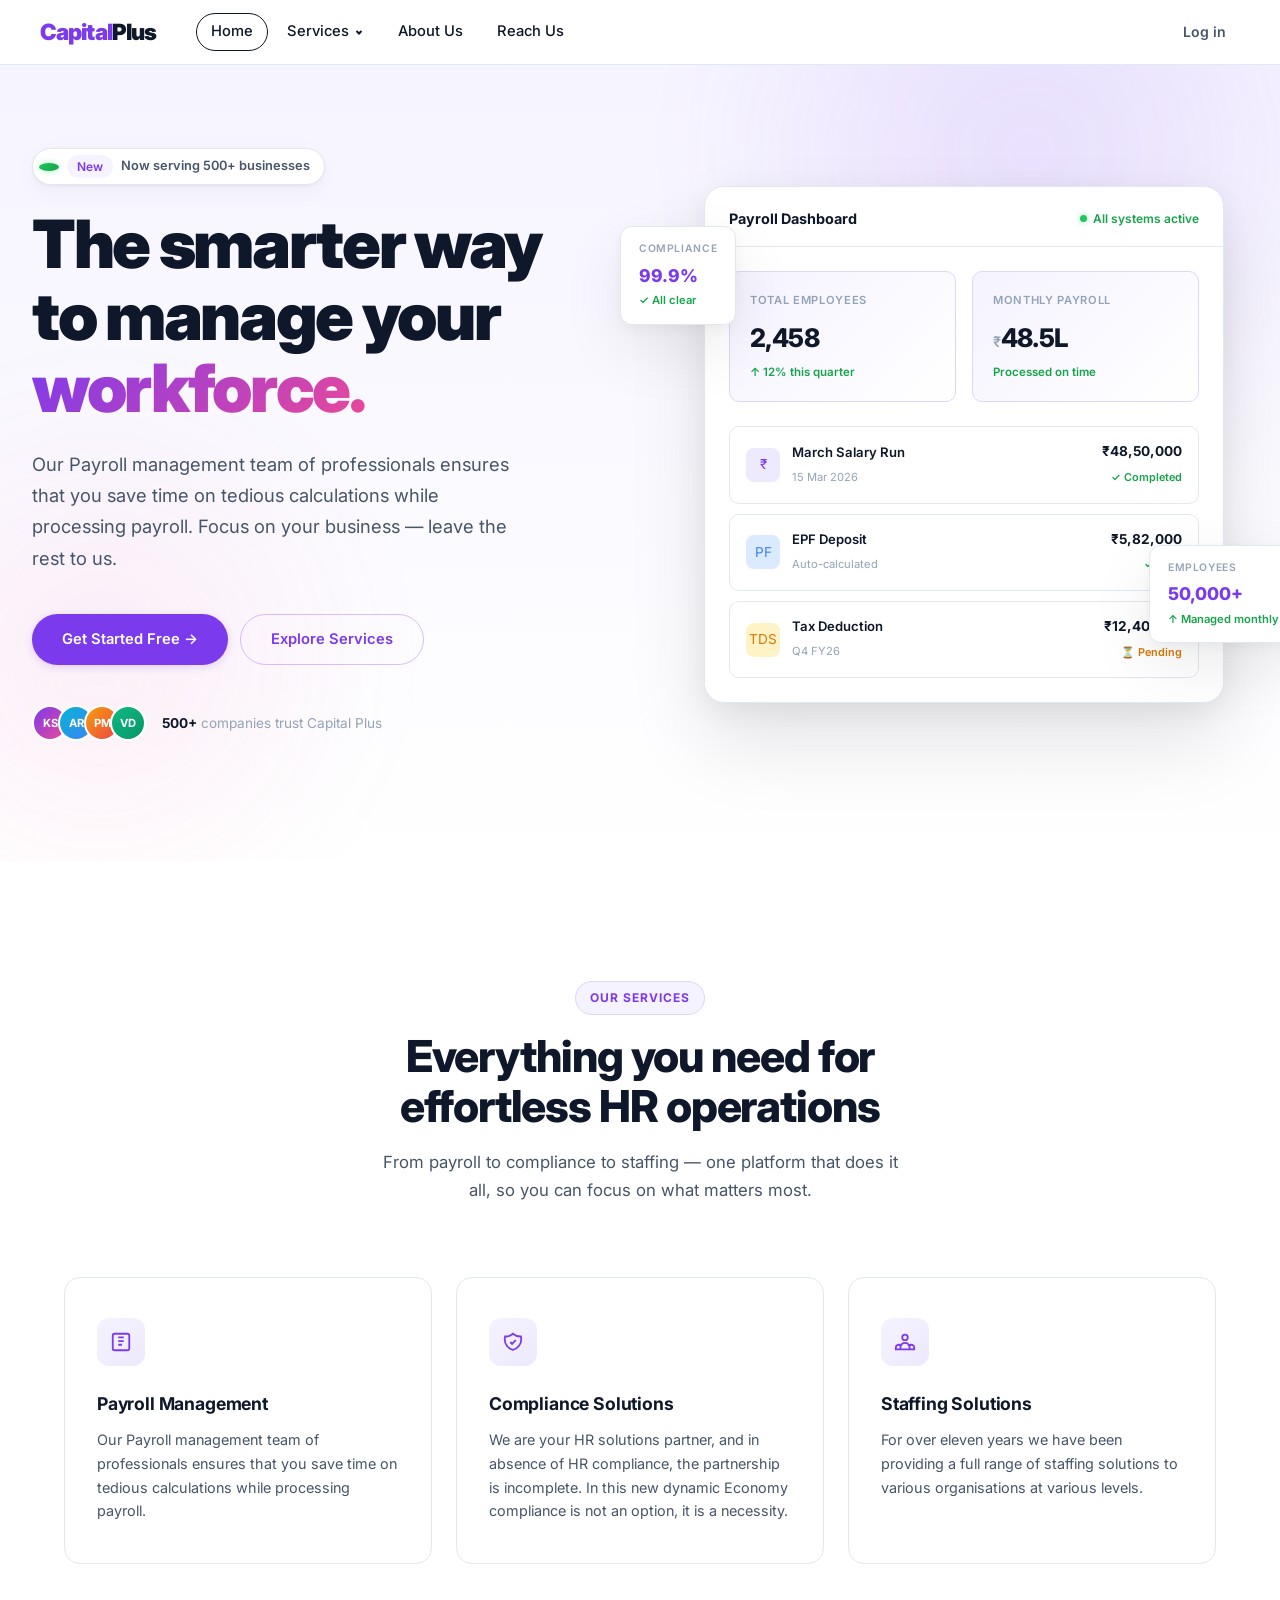
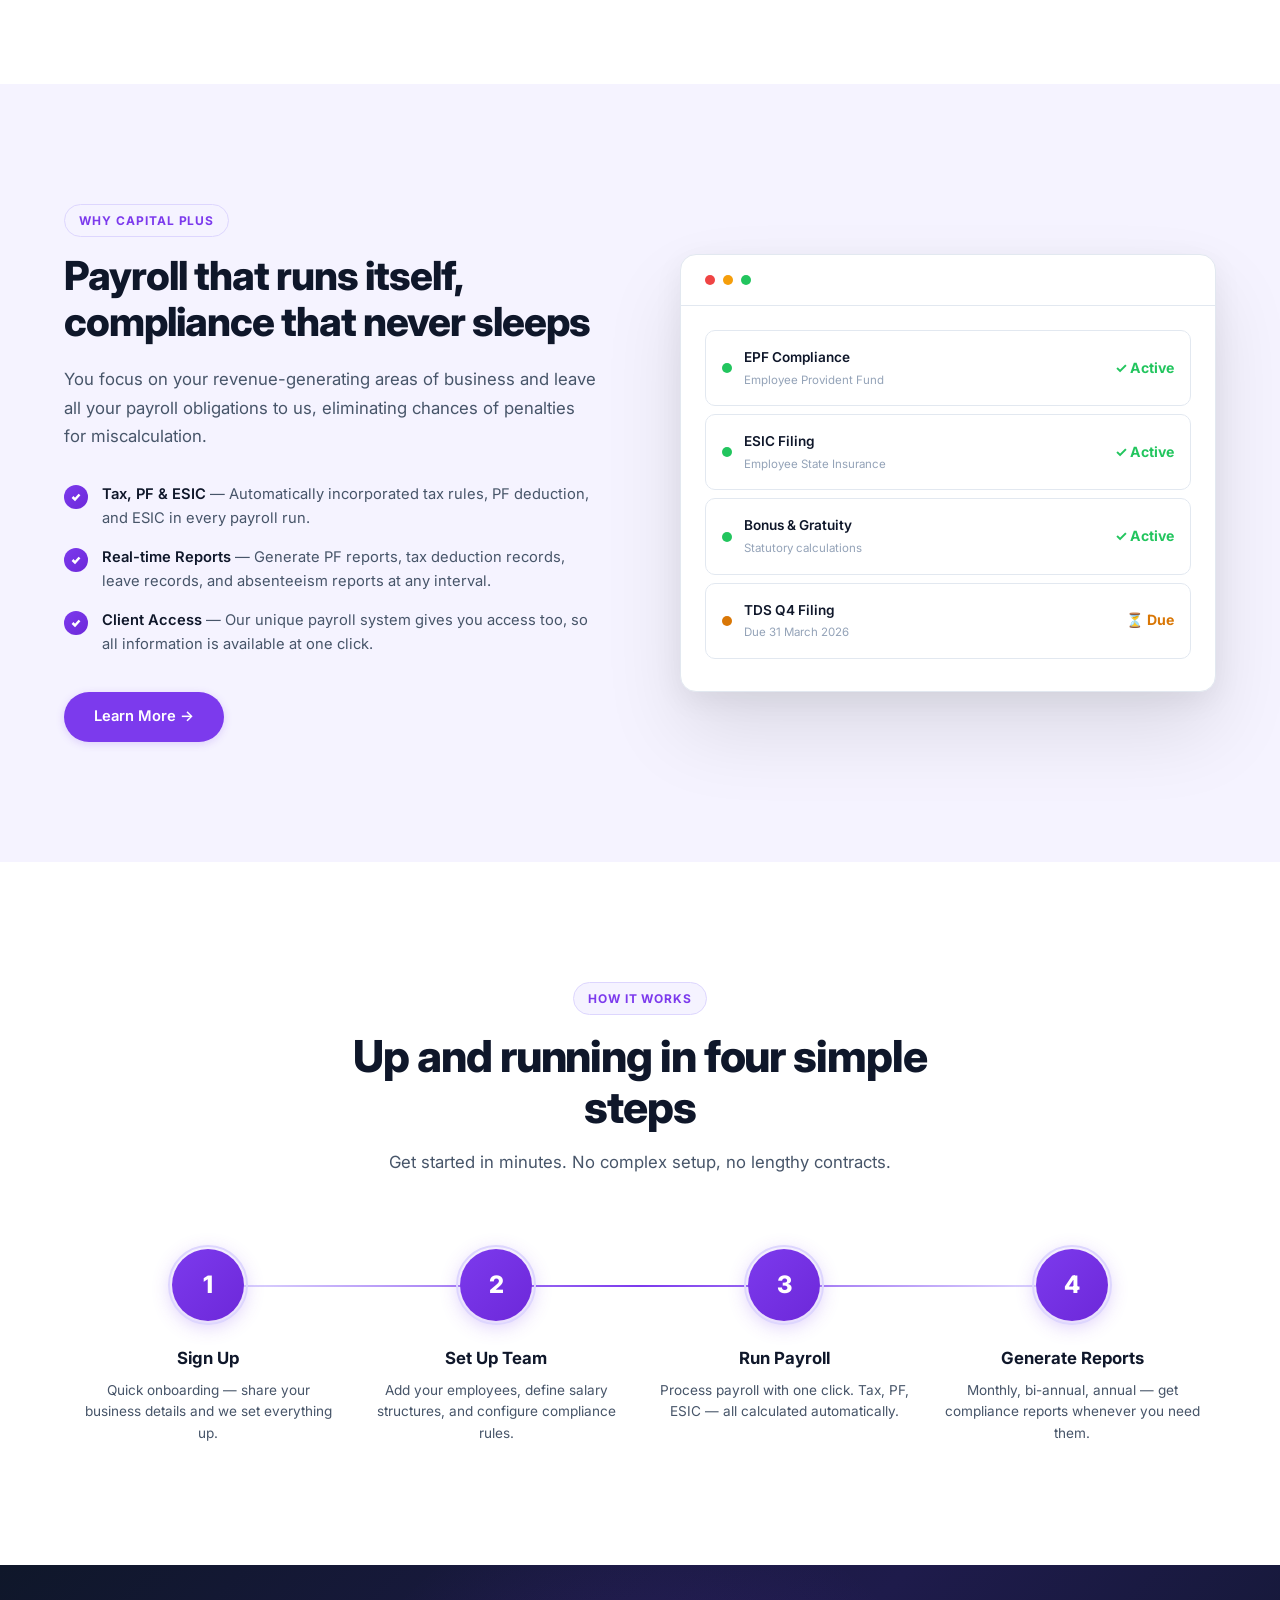
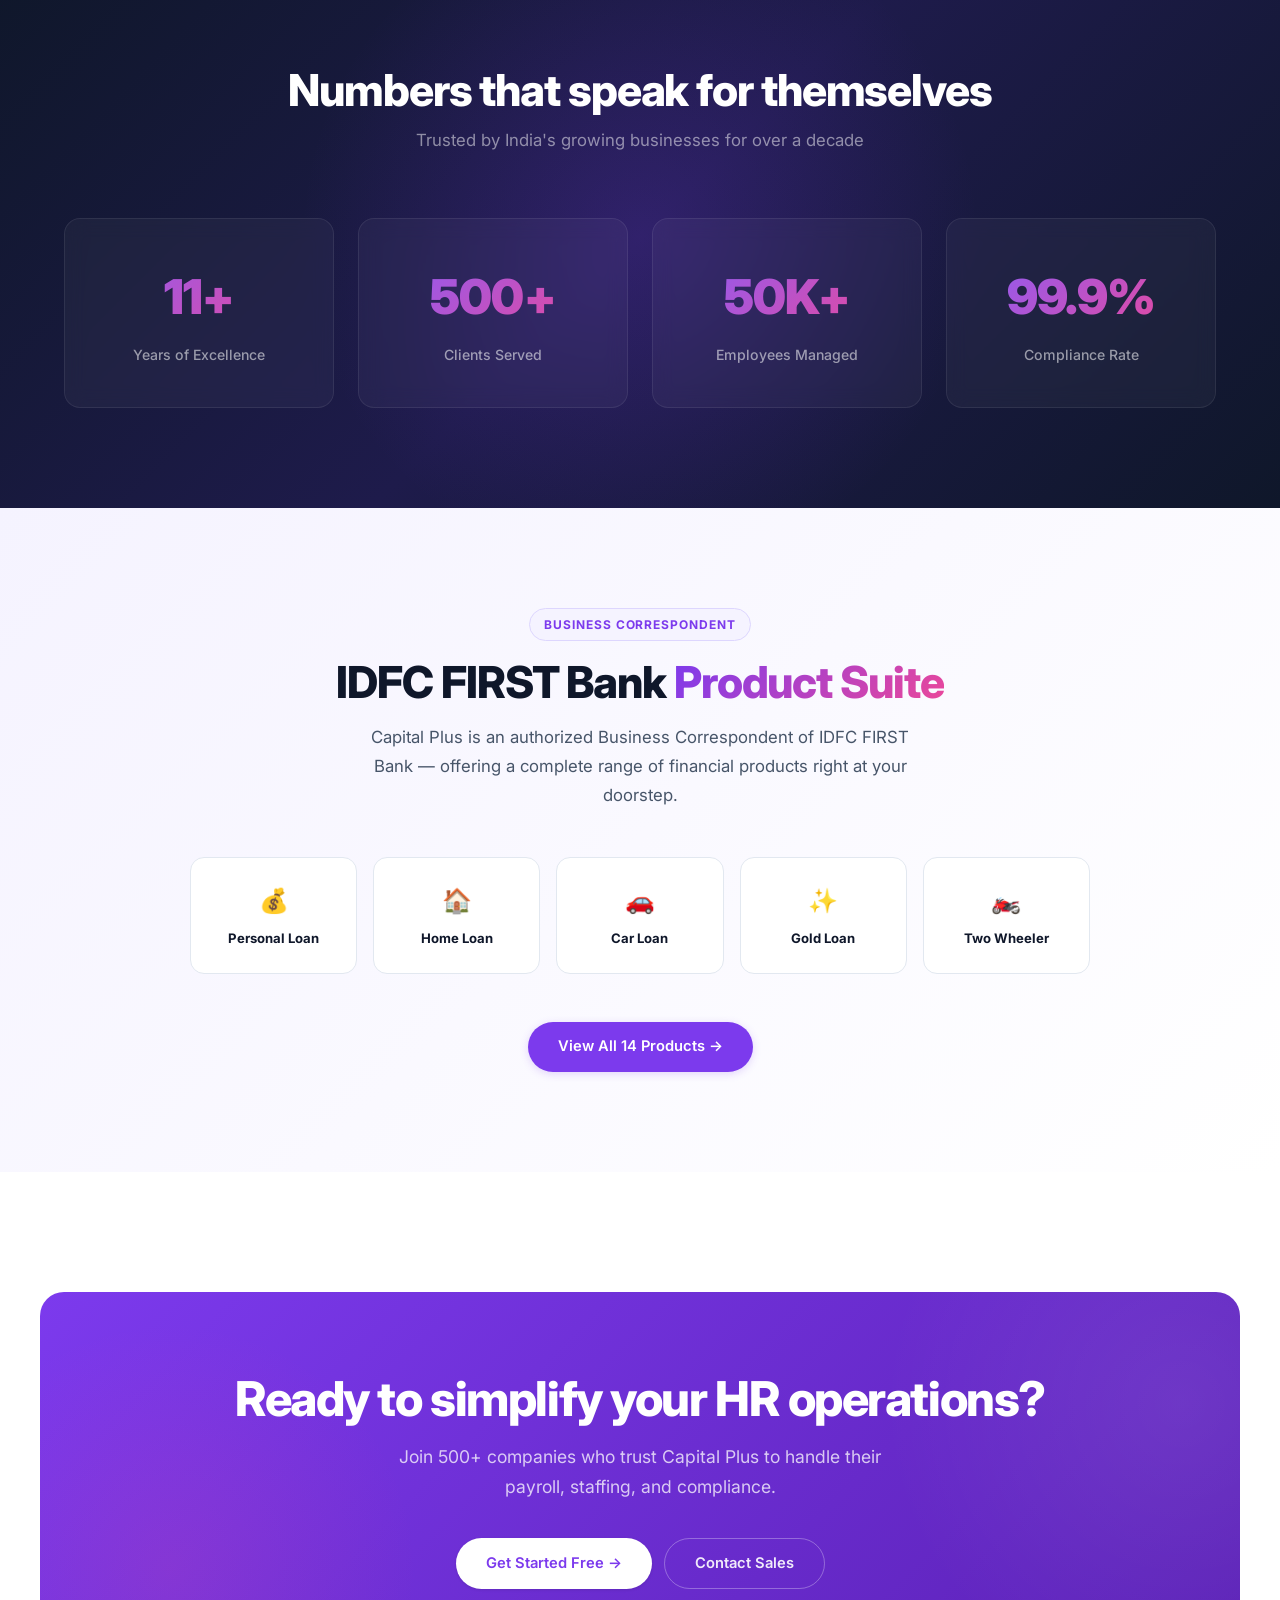
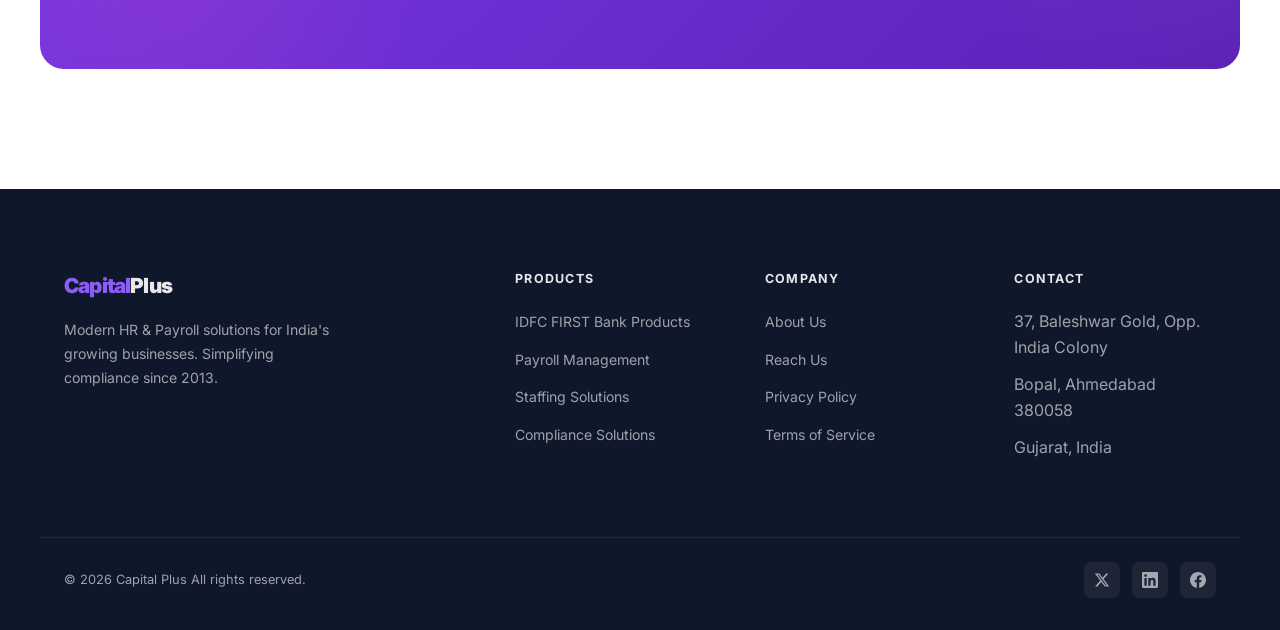
==== website-redesign/index.html @ 7e9e5485 "upgrade contact us" ====
<!DOCTYPE html>
<html lang="en">
<head>
<meta charset="UTF-8">
<meta name="viewport" content="width=device-width, initial-scale=1.0">
<title>Capital Plus — Modern HR & Payroll Platform</title>
<link rel="preconnect" href="https://fonts.googleapis.com">
<link rel="preconnect" href="https://fonts.gstatic.com" crossorigin>
<link href="https://fonts.googleapis.com/css2?family=Inter:wght@400;500;600;700;800;900&display=swap" rel="stylesheet">
<style>
/* ═══════════════════════════════════════════════════
   CAPITAL PLUS — World-Class Homepage
   Inspired by Stripe · Novo · Wise
   ═══════════════════════════════════════════════════ */

*,*::before,*::after{margin:0;padding:0;box-sizing:border-box}
:root{
  --purple:   #7C3AED;
  --purple-d: #6D28D9;
  --purple-dd:#5B21B6;
  --purple-l: #8B5CF6;
  --purple-ll:#A78BFA;
  --purple-bg:#F5F3FF;
  --purple-100:#EDE9FE;
  --purple-200:#DDD6FE;
  --text:     #0F172A;
  --text-2:   #475569;
  --text-3:   #94A3B8;
  --border:   #E2E8F0;
  --white:    #FFFFFF;
  --glow:     rgba(124,58,237,.35);
  --radius:   16px;
  --radius-s: 10px;
  --shadow:   0 1px 3px rgba(0,0,0,.06), 0 8px 24px rgba(0,0,0,.04);
  --shadow-l: 0 4px 12px rgba(0,0,0,.04), 0 24px 64px rgba(0,0,0,.08);
  --shadow-xl:0 8px 30px rgba(0,0,0,.06), 0 40px 80px rgba(0,0,0,.1);
  --ease:     cubic-bezier(.4,0,.2,1);
  --max-w:    1200px;
}
html{scroll-behavior:smooth;font-size:16px}
body{font-family:'Inter',system-ui,-apple-system,sans-serif;color:var(--text);background:var(--white);line-height:1.6;-webkit-font-smoothing:antialiased;overflow-x:hidden}
a{text-decoration:none;color:inherit}
ul{list-style:none}
img{max-width:100%;display:block}
.container{max-width:var(--max-w);margin:0 auto;padding:0 24px}

/* ── ANIMATED GRADIENT TEXT ── */
@keyframes gradient-shift{
  0%{background-position:0% 50%}
  50%{background-position:100% 50%}
  100%{background-position:0% 50%}
}
.gradient-text{
  background:linear-gradient(135deg,var(--purple),#EC4899,var(--purple-l),var(--purple));
  background-size:300% 300%;
  -webkit-background-clip:text;-webkit-text-fill-color:transparent;
  background-clip:text;
  animation:gradient-shift 6s ease infinite;
}

/* ── GLOW PULSE ── */
@keyframes glow-pulse{
  0%,100%{box-shadow:0 0 20px var(--glow)}
  50%{box-shadow:0 0 40px var(--glow),0 0 80px rgba(124,58,237,.15)}
}

/* ── FLOAT ── */
@keyframes float{
  0%,100%{transform:translateY(0)}
  50%{transform:translateY(-12px)}
}

/* ── FADE IN UP ── */
@keyframes fadeInUp{
  from{opacity:0;transform:translateY(30px)}
  to{opacity:1;transform:translateY(0)}
}
.animate{opacity:0;transform:translateY(30px);transition:opacity .7s var(--ease),transform .7s var(--ease)}
.animate.visible{opacity:1;transform:translateY(0)}

/* ═══ NAVBAR — Wise-style ═══ */
.nav{
  position:fixed;top:0;left:0;right:0;z-index:1000;
  background:var(--white);
  border-bottom:1px solid var(--border);
  transition:box-shadow .3s var(--ease);
}
.nav.scrolled{box-shadow:0 1px 12px rgba(0,0,0,.06)}
.nav-inner{
  max-width:1320px;width:100%;margin:0 auto;padding:0 40px;
  display:flex;align-items:center;height:64px;
}
.logo{font-size:1.4rem;font-weight:900;letter-spacing:-.04em;margin-right:40px;white-space:nowrap}
.logo .c{color:var(--purple)}.logo .p{color:var(--text)}

/* Nav Links — Wise style: normal case, pill on hover/active */
.nav-links{display:flex;align-items:center;gap:4px;height:100%;margin:0;padding:0}
.nav-links>li{height:100%;display:flex;align-items:center;position:relative}
.nav-links>li>a{
  display:flex;align-items:center;gap:5px;
  padding:6px 14px;height:auto;
  font-size:.92rem;font-weight:500;
  color:var(--text);transition:all .15s var(--ease);
  border-radius:100px;border:1.5px solid transparent;
}
.nav-links>li>a:hover{background:var(--purple-bg)}
.nav-links>li>a.active{border-color:var(--text);background:transparent}
.nav-links>li>a svg.chev{width:10px;height:10px;stroke:currentColor;fill:none;stroke-width:2;transition:transform .2s var(--ease)}
.nav-links>li:hover>a svg.chev{transform:rotate(180deg)}

/* Full-width Wise mega dropdown */
.mega-dd{
  position:fixed;top:64px;left:0;right:0;
  background:var(--white);
  border-bottom:1px solid var(--border);
  box-shadow:0 16px 48px rgba(0,0,0,.08);
  opacity:0;visibility:hidden;transform:translateY(-4px);
  transition:all .2s var(--ease);pointer-events:none;
}
.nav-links>li:hover>.mega-dd{opacity:1;visibility:visible;transform:translateY(0);pointer-events:auto}
.mega-inner{
  max-width:1100px;margin:0 auto;padding:40px;
  display:grid;grid-template-columns:280px 1fr;gap:48px;
}
/* Left: featured promo card */
.mega-promo{
  border-radius:14px;overflow:hidden;background:var(--purple-bg);
  display:flex;flex-direction:column;
}
.mega-promo-img{
  height:140px;background:linear-gradient(135deg,var(--purple),var(--purple-l));
  display:flex;align-items:center;justify-content:center;
  color:rgba(255,255,255,.9);font-size:2.5rem;
}
.mega-promo-body{padding:20px}
.mega-promo-body h3{font-size:1rem;font-weight:800;color:var(--text);margin-bottom:6px}
.mega-promo-body p{font-size:.82rem;color:var(--text-2);line-height:1.5;margin-bottom:14px}
.mega-promo-link{
  display:inline-flex;align-items:center;gap:4px;
  font-size:.85rem;font-weight:700;color:var(--purple);
  transition:gap .2s var(--ease);
}
.mega-promo-link:hover{gap:8px}

/* Right: columns */
.mega-cols{display:grid;grid-template-columns:1fr 1fr;gap:32px}
.mega-col-head{
  font-size:.72rem;font-weight:700;text-transform:uppercase;letter-spacing:.08em;
  color:var(--text-3);margin-bottom:16px;
}
.mega-link{
  display:flex;align-items:center;gap:10px;
  padding:8px 0;font-size:.92rem;font-weight:500;color:var(--text);
  transition:color .15s var(--ease);
}
.mega-link:hover{color:var(--purple)}
.mega-link .ml-dot{
  width:8px;height:8px;border-radius:50%;flex-shrink:0;
}

/* Right side */
.nav-right{display:flex;align-items:center;gap:8px;margin-left:auto}
.btn{
  display:inline-flex;align-items:center;justify-content:center;gap:8px;
  padding:9px 22px;border-radius:100px;font-weight:600;font-size:.88rem;
  cursor:pointer;border:none;transition:all .2s var(--ease);font-family:inherit;
}
.btn-ghost{color:var(--text-2);background:transparent;padding:9px 14px}
.btn-ghost:hover{color:var(--text)}
.btn-primary{
  color:var(--white);background:var(--purple);
  box-shadow:0 2px 8px rgba(124,58,237,.2);
}
.btn-primary:hover{background:var(--purple-d);box-shadow:0 4px 16px rgba(124,58,237,.3)}
.btn-lg{padding:13px 30px;font-size:.92rem;border-radius:100px}
.btn-outline{
  color:var(--purple);background:transparent;
  border:1.5px solid rgba(124,58,237,.3);border-radius:100px;
}
.btn-outline:hover{background:var(--purple-bg);border-color:var(--purple)}
.btn-white{
  color:var(--purple);background:var(--white);border-radius:100px;
  box-shadow:0 1px 3px rgba(0,0,0,.1);
}
.btn-white:hover{box-shadow:0 4px 16px rgba(0,0,0,.12)}

/* Hamburger */
.hamburger{display:none;flex-direction:column;gap:5px;background:none;border:none;cursor:pointer;padding:6px;margin-left:auto}
.hamburger span{display:block;width:20px;height:2px;background:var(--text);border-radius:2px;transition:.3s var(--ease)}

/* ═══ HERO ═══ */
.hero{
  position:relative;padding:148px 0 120px;overflow:hidden;
  background:linear-gradient(180deg,var(--purple-bg) 0%,var(--white) 100%);
}
/* Gradient mesh blobs */
.hero::before{
  content:'';position:absolute;top:-200px;right:-100px;
  width:700px;height:700px;border-radius:50%;
  background:radial-gradient(circle,rgba(124,58,237,.12) 0%,transparent 70%);
  filter:blur(40px);pointer-events:none;
}
.hero::after{
  content:'';position:absolute;bottom:-100px;left:-200px;
  width:600px;height:600px;border-radius:50%;
  background:radial-gradient(circle,rgba(236,72,153,.08) 0%,transparent 70%);
  filter:blur(40px);pointer-events:none;
}
.hero-inner{
  position:relative;z-index:1;
  max-width:1320px;margin:0 auto;padding:0 32px;
  display:grid;grid-template-columns:1fr 1fr;gap:80px;align-items:center;
}
.hero-content{max-width:560px}
.hero-badge{
  display:inline-flex;align-items:center;gap:8px;
  padding:6px 14px 6px 6px;border-radius:100px;
  background:var(--white);border:1px solid var(--border);
  font-size:.8rem;font-weight:600;color:var(--text-2);
  margin-bottom:24px;box-shadow:var(--shadow);
}
.hero-badge .dot{
  width:8px;height:8px;border-radius:50%;
  background:linear-gradient(135deg,#22C55E,#16A34A);
  box-shadow:0 0 6px rgba(34,197,94,.4);
}
.hero-badge span{background:var(--purple-bg);padding:2px 10px;border-radius:100px;color:var(--purple);font-size:.75rem}
.hero h1{
  font-size:clamp(2.75rem,5.2vw,4.25rem);font-weight:900;
  line-height:1.08;letter-spacing:-.035em;margin-bottom:24px;
  color:var(--text);
}
.hero-sub{
  font-size:1.15rem;color:var(--text-2);line-height:1.7;
  max-width:480px;margin-bottom:40px;
}
.hero-actions{display:flex;gap:12px;flex-wrap:wrap;margin-bottom:40px}
.hero-social-proof{display:flex;align-items:center;gap:16px}
.avatar-stack{display:flex}
.avatar-stack .av{
  width:36px;height:36px;border-radius:50%;
  border:2.5px solid var(--white);margin-left:-10px;
  display:flex;align-items:center;justify-content:center;
  font-size:.7rem;font-weight:700;color:var(--white);
}
.avatar-stack .av:first-child{margin-left:0}
.hero-social-proof p{font-size:.85rem;color:var(--text-3)}
.hero-social-proof strong{color:var(--text);font-weight:700}

/* Hero Visual — Floating Dashboard */
.hero-visual{position:relative;display:flex;justify-content:center}
.dashboard{
  position:relative;width:100%;max-width:520px;
  background:var(--white);border-radius:20px;
  border:1px solid var(--border);
  box-shadow:var(--shadow-xl);
  overflow:hidden;
  animation:float 6s ease-in-out infinite;
}
.dash-header{
  padding:20px 24px 16px;border-bottom:1px solid var(--border);
  display:flex;align-items:center;justify-content:space-between;
}
.dash-header h3{font-size:.9rem;font-weight:700;color:var(--text)}
.dash-status{
  display:flex;align-items:center;gap:6px;font-size:.75rem;
  color:#16A34A;font-weight:600;
}
.dash-status::before{content:'';width:7px;height:7px;border-radius:50%;background:#22C55E;box-shadow:0 0 6px rgba(34,197,94,.5)}
.dash-body{padding:24px}
.dash-stats{display:grid;grid-template-columns:1fr 1fr;gap:16px;margin-bottom:24px}
.dash-stat{
  padding:20px;border-radius:var(--radius-s);
  background:linear-gradient(135deg,var(--purple-bg),var(--white));
  border:1px solid var(--purple-200);
}
.dash-stat label{font-size:.7rem;font-weight:600;text-transform:uppercase;letter-spacing:.06em;color:var(--text-3);display:block;margin-bottom:8px}
.dash-stat .val{font-size:1.6rem;font-weight:800;color:var(--text);letter-spacing:-.02em}
.dash-stat .val .currency{font-size:.9rem;color:var(--text-3);font-weight:600}
.dash-stat .change{font-size:.72rem;color:#16A34A;font-weight:600;margin-top:4px;display:block}
.dash-rows{display:flex;flex-direction:column;gap:10px}
.dash-row{
  display:flex;align-items:center;justify-content:space-between;
  padding:14px 16px;border-radius:var(--radius-s);
  background:var(--white);border:1px solid var(--border);
  transition:all .2s var(--ease);
}
.dash-row:hover{border-color:var(--purple-200);box-shadow:0 2px 8px rgba(124,58,237,.06)}
.dash-row-left{display:flex;align-items:center;gap:12px}
.dash-row-icon{
  width:34px;height:34px;border-radius:8px;
  display:flex;align-items:center;justify-content:center;font-size:.85rem;
}
.dash-row-info p{font-size:.82rem;font-weight:600;color:var(--text)}
.dash-row-info span{font-size:.7rem;color:var(--text-3)}
.dash-row-amount{text-align:right}
.dash-row-amount p{font-size:.85rem;font-weight:700;color:var(--text)}
.dash-row-amount span{font-size:.68rem;font-weight:600}

/* Floating cards around dashboard */
.float-card{
  position:absolute;padding:14px 18px;border-radius:12px;
  background:var(--white);border:1px solid var(--border);
  box-shadow:var(--shadow-l);z-index:2;
  animation:float 5s ease-in-out infinite;
}
.float-card.fc1{top:40px;left:-60px;animation-delay:-.5s}
.float-card.fc2{bottom:60px;right:-50px;animation-delay:-2s}
.float-card .fc-label{font-size:.65rem;text-transform:uppercase;letter-spacing:.06em;color:var(--text-3);font-weight:600;margin-bottom:4px}
.float-card .fc-val{font-size:1.1rem;font-weight:800;color:var(--purple)}
.float-card .fc-sub{font-size:.7rem;color:#16A34A;font-weight:600;margin-top:2px}


/* ═══ FEATURES SECTION ═══ */
.features{padding:120px 0;background:var(--white)}
.section-header{text-align:center;max-width:640px;margin:0 auto 72px}
.section-label{
  display:inline-flex;align-items:center;gap:6px;
  padding:6px 14px;border-radius:100px;
  background:var(--purple-bg);border:1px solid var(--purple-200);
  font-size:.75rem;font-weight:700;text-transform:uppercase;
  letter-spacing:.08em;color:var(--purple);margin-bottom:16px;
}
.section-header h2{
  font-size:clamp(2rem,3.5vw,2.75rem);font-weight:800;
  line-height:1.15;letter-spacing:-.025em;margin-bottom:16px;
}
.section-header p{font-size:1.05rem;color:var(--text-2);line-height:1.7;max-width:520px;margin:0 auto}

.features-grid{
  display:grid;grid-template-columns:repeat(3,1fr);gap:24px;
}
.feature-card{
  position:relative;padding:40px 32px;border-radius:var(--radius);
  background:var(--white);border:1px solid var(--border);
  transition:all .35s var(--ease);overflow:hidden;
}
.feature-card::before{
  content:'';position:absolute;top:0;left:0;right:0;height:3px;
  background:linear-gradient(90deg,var(--purple),var(--purple-l));
  transform:scaleX(0);transform-origin:left;transition:transform .35s var(--ease);
}
.feature-card:hover{
  border-color:var(--purple-200);
  box-shadow:0 8px 30px rgba(124,58,237,.08),0 2px 8px rgba(0,0,0,.04);
  transform:translateY(-4px);
}
.feature-card:hover::before{transform:scaleX(1)}
.f-icon{
  width:48px;height:48px;border-radius:12px;
  background:linear-gradient(135deg,var(--purple-bg),var(--purple-100));
  display:flex;align-items:center;justify-content:center;margin-bottom:24px;
}
.f-icon svg{width:22px;height:22px;color:var(--purple)}
.feature-card h3{font-size:1.1rem;font-weight:700;margin-bottom:10px;letter-spacing:-.01em}
.feature-card p{font-size:.9rem;color:var(--text-2);line-height:1.65}

/* ═══ SHOWCASE (Stripe-style split) ═══ */
.showcase{padding:120px 0;background:var(--purple-bg)}
.showcase-inner{
  max-width:var(--max-w);margin:0 auto;padding:0 24px;
  display:grid;grid-template-columns:1fr 1fr;gap:80px;align-items:center;
}
.showcase-text .section-label{margin-bottom:16px}
.showcase-text h2{
  font-size:clamp(2rem,3.5vw,2.5rem);font-weight:800;
  line-height:1.15;letter-spacing:-.025em;margin-bottom:20px;
}
.showcase-text>p{font-size:1.05rem;color:var(--text-2);line-height:1.7;margin-bottom:32px}
.check-list{display:flex;flex-direction:column;gap:16px;margin-bottom:36px}
.check-item{display:flex;gap:14px;align-items:flex-start}
.check-icon{
  width:24px;height:24px;border-radius:50%;flex-shrink:0;margin-top:2px;
  background:linear-gradient(135deg,var(--purple),var(--purple-d));
  display:flex;align-items:center;justify-content:center;
}
.check-icon svg{width:12px;height:12px;color:var(--white)}
.check-item p{font-size:.92rem;color:var(--text-2);line-height:1.6}
.check-item strong{color:var(--text);font-weight:600}

.showcase-visual{position:relative}
.showcase-card{
  background:var(--white);border-radius:var(--radius);
  border:1px solid var(--border);box-shadow:var(--shadow-xl);
  overflow:hidden;
}
.sc-header{
  padding:20px 24px;border-bottom:1px solid var(--border);
  display:flex;align-items:center;gap:8px;
}
.sc-dot{width:10px;height:10px;border-radius:50%}
.sc-body{padding:24px}
.sc-row{
  display:flex;align-items:center;justify-content:space-between;
  padding:16px;border-radius:10px;margin-bottom:8px;
  border:1px solid var(--border);transition:all .2s;
}
.sc-row:hover{background:var(--purple-bg);border-color:var(--purple-200)}
.sc-row-left{display:flex;align-items:center;gap:12px}
.sc-row-dot{width:10px;height:10px;border-radius:50%}
.sc-row-text{font-size:.85rem;font-weight:600;color:var(--text)}
.sc-row-text span{display:block;font-size:.72rem;color:var(--text-3);font-weight:400;margin-top:2px}
.sc-row-right{font-size:.88rem;font-weight:700;color:var(--text)}

/* ═══ PROCESS / HOW IT WORKS (Wise-style) ═══ */
.process{padding:120px 0;background:var(--white)}
.process-steps{
  display:grid;grid-template-columns:repeat(4,1fr);gap:0;
  position:relative;
}
.process-steps::before{
  content:'';position:absolute;top:36px;left:calc(12.5% + 24px);right:calc(12.5% + 24px);
  height:2px;background:linear-gradient(90deg,var(--purple-200),var(--purple),var(--purple-200));
  z-index:0;
}
.process-step{text-align:center;position:relative;z-index:1;padding:0 16px}
.step-num{
  width:72px;height:72px;border-radius:50%;margin:0 auto 24px;
  background:linear-gradient(135deg,var(--purple),var(--purple-d));
  display:flex;align-items:center;justify-content:center;
  font-size:1.5rem;font-weight:800;color:var(--white);
  box-shadow:0 4px 20px rgba(124,58,237,.3);
  position:relative;
}
.step-num::after{
  content:'';position:absolute;inset:-4px;border-radius:50%;
  border:2px solid var(--purple-200);
}
.process-step h3{font-size:1.05rem;font-weight:700;margin-bottom:8px}
.process-step p{font-size:.85rem;color:var(--text-2);line-height:1.6}

/* ═══ STATS (Dark section — Stripe-style) ═══ */
.stats{
  padding:100px 0;position:relative;overflow:hidden;
  background:linear-gradient(135deg,#0F172A 0%,#1E1B4B 50%,#0F172A 100%);
}
.stats::before{
  content:'';position:absolute;top:50%;left:50%;
  width:800px;height:800px;border-radius:50%;
  background:radial-gradient(circle,rgba(124,58,237,.2) 0%,transparent 60%);
  transform:translate(-50%,-50%);pointer-events:none;
}
.stats-inner{
  position:relative;z-index:1;
  max-width:var(--max-w);margin:0 auto;padding:0 24px;
}
.stats-header{text-align:center;margin-bottom:64px}
.stats-header h2{font-size:clamp(2rem,3.5vw,2.75rem);font-weight:800;color:var(--white);line-height:1.15;letter-spacing:-.025em}
.stats-header p{font-size:1.05rem;color:rgba(255,255,255,.5);margin-top:12px}
.stats-grid{display:grid;grid-template-columns:repeat(4,1fr);gap:24px}
.stat-card{
  text-align:center;padding:40px 24px;border-radius:var(--radius);
  background:rgba(255,255,255,.04);
  border:1px solid rgba(255,255,255,.08);
  backdrop-filter:blur(10px);
  transition:all .35s var(--ease);
}
.stat-card:hover{
  background:rgba(255,255,255,.08);
  border-color:rgba(124,58,237,.4);
  transform:translateY(-4px);
}
.stat-card .number{
  font-size:clamp(2.2rem,4vw,3rem);font-weight:900;
  background:linear-gradient(135deg,var(--purple-l),#EC4899);
  -webkit-background-clip:text;-webkit-text-fill-color:transparent;
  background-clip:text;letter-spacing:-.02em;margin-bottom:8px;
}
.stat-card p{font-size:.88rem;color:rgba(255,255,255,.55);font-weight:500}

/* ═══ CTA SECTION ═══ */
.cta{padding:120px 0}
.cta-card{
  max-width:var(--max-w);margin:0 auto;padding:80px 60px;
  border-radius:24px;position:relative;overflow:hidden;
  background:linear-gradient(135deg,var(--purple),var(--purple-dd));
  text-align:center;
}
.cta-card::before{
  content:'';position:absolute;top:-50%;right:-20%;
  width:600px;height:600px;border-radius:50%;
  background:radial-gradient(circle,rgba(255,255,255,.08) 0%,transparent 70%);
  pointer-events:none;
}
.cta-card::after{
  content:'';position:absolute;bottom:-40%;left:-10%;
  width:500px;height:500px;border-radius:50%;
  background:radial-gradient(circle,rgba(236,72,153,.15) 0%,transparent 70%);
  pointer-events:none;
}
.cta-content{position:relative;z-index:1}
.cta-content h2{
  font-size:clamp(2rem,4vw,3rem);font-weight:800;color:var(--white);
  line-height:1.12;letter-spacing:-.03em;margin-bottom:16px;
}
.cta-content p{font-size:1.1rem;color:rgba(255,255,255,.75);max-width:500px;margin:0 auto 36px;line-height:1.7}
.cta-actions{display:flex;gap:12px;justify-content:center;flex-wrap:wrap}

/* ═══ FOOTER ═══ */
.footer{
  background:var(--text);color:rgba(255,255,255,.6);
  padding:80px 0 32px;
}
.footer-grid{
  max-width:var(--max-w);margin:0 auto;padding:0 24px;
  display:grid;grid-template-columns:2fr 1fr 1fr 1fr;gap:48px;
  margin-bottom:64px;
}
.footer-brand .logo{font-size:1.3rem;margin-bottom:16px}
.footer-brand .logo .c{color:var(--purple-l)}
.footer-brand .logo .p{color:rgba(255,255,255,.9)}
.footer-brand>p{font-size:.88rem;line-height:1.7;max-width:280px}
.footer h4{
  color:rgba(255,255,255,.9);font-size:.78rem;font-weight:700;
  text-transform:uppercase;letter-spacing:.1em;margin-bottom:20px;
}
.footer ul li{margin-bottom:12px}
.footer ul a{font-size:.88rem;transition:color .2s}
.footer ul a:hover{color:var(--purple-l)}
.footer-bottom{
  max-width:var(--max-w);margin:0 auto;padding:24px 24px 0;
  border-top:1px solid rgba(255,255,255,.08);
  display:flex;justify-content:space-between;align-items:center;
  font-size:.8rem;
}
.footer-social{display:flex;gap:12px}
.footer-social a{
  width:36px;height:36px;border-radius:8px;
  background:rgba(255,255,255,.06);
  display:flex;align-items:center;justify-content:center;
  transition:all .2s var(--ease);
}
.footer-social a:hover{background:var(--purple);color:var(--white)}
.footer-social svg{width:16px;height:16px}

/* ═══ RESPONSIVE ═══ */
@media(max-width:1024px){
  .hero-inner{grid-template-columns:1fr;text-align:center;gap:48px}
  .hero-content{max-width:100%;margin:0 auto}
  .hero-sub{margin-left:auto;margin-right:auto}
  .hero-actions{justify-content:center}
  .hero-social-proof{justify-content:center}
  .hero-visual{order:1}
  .float-card{display:none}
  .features-grid{grid-template-columns:1fr 1fr}
  .showcase-inner{grid-template-columns:1fr;gap:48px}
  .process-steps{grid-template-columns:1fr 1fr;gap:48px 24px}
  .process-steps::before{display:none}
  .stats-grid{grid-template-columns:1fr 1fr}
  .footer-grid{grid-template-columns:1fr 1fr}
}
@media(max-width:768px){
  .nav-inner{padding:0 20px}
  .nav-links,.nav-right{display:none}
  .hamburger{display:flex}
  .nav.open .nav-links{
    display:flex;flex-direction:column;position:absolute;
    top:64px;left:0;right:0;background:var(--white);height:auto;
    padding:12px 20px;box-shadow:var(--shadow-l);border-bottom:1px solid var(--border);
  }
  .nav.open .nav-links>li{height:auto}
  .nav.open .nav-links>li>a{height:auto;padding:10px 0;border-bottom:none;margin-bottom:0;text-transform:none;letter-spacing:0;font-size:.95rem}
  .nav.open .nav-right{
    display:flex;position:absolute;left:0;right:0;
    background:var(--white);padding:8px 20px 16px;justify-content:stretch;
  }
  .nav.open .nav-right .btn{flex:1;text-align:center}
  .mega-dd{position:static;opacity:1;visibility:visible;transform:none;box-shadow:none;border:none;border-bottom:none;pointer-events:auto;width:100%;margin-top:8px}
  .mega-inner{grid-template-columns:1fr;padding:16px 0;gap:16px}
  .mega-promo{display:none}
  .mega-cols{grid-template-columns:1fr;gap:16px}
  .mega-col-head{margin-bottom:8px}
  .mega-link{padding:6px 0}
  .hero{padding:120px 0 80px}
  .features-grid{grid-template-columns:1fr}
  .process-steps{grid-template-columns:1fr;gap:40px}
  .stats-grid{grid-template-columns:1fr}
  .cta-card{padding:48px 24px;border-radius:16px;margin:0 16px}
  .footer-grid{grid-template-columns:1fr}
  .footer-bottom{flex-direction:column;gap:16px;text-align:center}
}
</style>
</head>
<body>

<!-- ═══════ NAVBAR ═══════ -->
<nav class="nav" id="mainNav">
  <div class="nav-inner">
    <a href="index.html" class="logo"><span class="c">Capital</span><span class="p">Plus</span></a>

    <button class="hamburger" id="hamburger" aria-label="Menu"><span></span><span></span><span></span></button>

    <ul class="nav-links" id="navLinks">
      <li><a href="index.html" class="active">Home</a></li>
      <li>
        <a href="products.html">Services <svg class="chev" viewBox="0 0 10 10"><path d="M2.5 4l2.5 2.5 2.5-2.5"/></svg></a>
        <div class="mega-dd">
          <div class="mega-inner">
            <!-- Left: Promo card -->
            <div class="mega-promo">
              <div class="mega-promo-img"><svg width="100" height="34" viewBox="0 0 120 40" xmlns="http://www.w3.org/2000/svg"><rect width="120" height="40" rx="4" fill="#9D1D2C"/><rect x="6" y="6" width="28" height="28" rx="3" fill="rgba(255,255,255,0.15)"/><rect x="12" y="12" width="16" height="2.5" rx="1" fill="#fff"/><rect x="12" y="17.5" width="12" height="2.5" rx="1" fill="#fff"/><rect x="12" y="23" width="14" height="2.5" rx="1" fill="#fff"/><text x="40" y="20" font-family="Arial,sans-serif" font-size="11" font-weight="800" fill="#fff" letter-spacing="0.5">IDFC FIRST</text><text x="40" y="32" font-family="Arial,sans-serif" font-size="9" font-weight="600" fill="rgba(255,255,255,0.85)">Bank</text></svg></div>
              <div class="mega-promo-body">
                <h3>IDFC FIRST Bank Products</h3>
                <p>As an authorized Business Correspondent, we bring 14 financial products to your doorstep.</p>
                <a href="products.html" class="mega-promo-link">Explore →</a>
              </div>
            </div>
            <!-- Right: Columns -->
            <div class="mega-cols">
              <div>
                <div class="mega-col-head">IDFC Bank Products</div>
                <a href="products.html" class="mega-link"><span class="ml-dot" style="background:#7C3AED"></span> Personal Loan</a>
                <a href="products.html" class="mega-link"><span class="ml-dot" style="background:#3B82F6"></span> Home Loan</a>
                <a href="products.html" class="mega-link"><span class="ml-dot" style="background:#10B981"></span> Car &amp; Vehicle Loans</a>
                <a href="products.html" class="mega-link"><span class="ml-dot" style="background:#F59E0B"></span> Gold Loan</a>
                <a href="products.html" class="mega-link"><span class="ml-dot" style="background:#EC4899"></span> Two Wheeler Loan</a>
                <a href="products.html" class="mega-link" style="color:var(--purple);font-weight:700;margin-top:4px">View all 14 products →</a>
              </div>
              <div>
                <div class="mega-col-head">HR Services</div>
                <a href="payroll.html" class="mega-link"><span class="ml-dot" style="background:#7C3AED"></span> Payroll Management</a>
                <a href="staffing.html" class="mega-link"><span class="ml-dot" style="background:#3B82F6"></span> Staffing Solutions</a>
                <a href="compliance.html" class="mega-link"><span class="ml-dot" style="background:#F59E0B"></span> Compliance Solutions</a>
              </div>
            </div>
          </div>
        </div>
      </li>
      <li><a href="about.html">About Us</a></li>
      <li><a href="contact.html">Reach Us</a></li>
    </ul>

    <div class="nav-right" id="navRight">
      <a href="https://hr.capitalplusonline.in/" target="_blank" rel="noopener" class="btn btn-ghost">Log in</a>
    </div>
  </div>
</nav>

<!-- ═══════ HERO ═══════ -->
<section class="hero">
  <div class="hero-inner">
    <div class="hero-content animate">
      <div class="hero-badge"><span class="dot"></span> <span>New</span> Now serving 500+ businesses</div>
      <h1>The smarter way to manage your <span class="gradient-text">workforce.</span></h1>
      <p class="hero-sub">Our Payroll management team of professionals ensures that you save time on tedious calculations while processing payroll. Focus on your business — leave the rest to us.</p>
      <div class="hero-actions">
        <a href="contact.html" class="btn btn-primary btn-lg">Get Started Free →</a>
        <a href="payroll.html" class="btn btn-outline btn-lg">Explore Services</a>
      </div>
      <div class="hero-social-proof">
        <div class="avatar-stack">
          <div class="av" style="background:linear-gradient(135deg,#7C3AED,#EC4899)">KS</div>
          <div class="av" style="background:linear-gradient(135deg,#06B6D4,#3B82F6)">AR</div>
          <div class="av" style="background:linear-gradient(135deg,#F59E0B,#EF4444)">PM</div>
          <div class="av" style="background:linear-gradient(135deg,#10B981,#059669)">VD</div>
        </div>
        <p><strong>500+</strong> companies trust Capital Plus</p>
      </div>
    </div>

    <div class="hero-visual animate" style="transition-delay:.2s">
      <!-- Floating accent cards -->
      <div class="float-card fc1">
        <div class="fc-label">Compliance</div>
        <div class="fc-val">99.9%</div>
        <div class="fc-sub">✓ All clear</div>
      </div>
      <div class="float-card fc2">
        <div class="fc-label">Employees</div>
        <div class="fc-val">50,000+</div>
        <div class="fc-sub">↑ Managed monthly</div>
      </div>

      <!-- Dashboard Mockup -->
      <div class="dashboard">
        <div class="dash-header">
          <h3>Payroll Dashboard</h3>
          <div class="dash-status">All systems active</div>
        </div>
        <div class="dash-body">
          <div class="dash-stats">
            <div class="dash-stat">
              <label>Total Employees</label>
              <div class="val">2,458</div>
              <span class="change">↑ 12% this quarter</span>
            </div>
            <div class="dash-stat">
              <label>Monthly Payroll</label>
              <div class="val"><span class="currency">₹</span>48.5L</div>
              <span class="change">Processed on time</span>
            </div>
          </div>
          <div class="dash-rows">
            <div class="dash-row">
              <div class="dash-row-left">
                <div class="dash-row-icon" style="background:#EDE9FE"><span style="color:#7C3AED">₹</span></div>
                <div class="dash-row-info"><p>March Salary Run</p><span>15 Mar 2026</span></div>
              </div>
              <div class="dash-row-amount"><p>₹48,50,000</p><span style="color:#16A34A">✓ Completed</span></div>
            </div>
            <div class="dash-row">
              <div class="dash-row-left">
                <div class="dash-row-icon" style="background:#DBEAFE"><span style="color:#3B82F6">PF</span></div>
                <div class="dash-row-info"><p>EPF Deposit</p><span>Auto-calculated</span></div>
              </div>
              <div class="dash-row-amount"><p>₹5,82,000</p><span style="color:#16A34A">✓ Filed</span></div>
            </div>
            <div class="dash-row">
              <div class="dash-row-left">
                <div class="dash-row-icon" style="background:#FEF3C7"><span style="color:#D97706">TDS</span></div>
                <div class="dash-row-info"><p>Tax Deduction</p><span>Q4 FY26</span></div>
              </div>
              <div class="dash-row-amount"><p>₹12,40,000</p><span style="color:#D97706">⏳ Pending</span></div>
            </div>
          </div>
        </div>
      </div>
    </div>
  </div>
</section>


<!-- ═══════ FEATURES ═══════ -->
<section class="features" id="services">
  <div class="container">
    <div class="section-header animate">
      <div class="section-label">Our Services</div>
      <h2>Everything you need for effortless HR operations</h2>
      <p>From payroll to compliance to staffing — one platform that does it all, so you can focus on what matters most.</p>
    </div>
    <div class="features-grid">
      <div class="feature-card animate">
        <div class="f-icon"><svg viewBox="0 0 24 24" fill="none" stroke="currentColor" stroke-width="2"><path d="M9 7h6m-6 4h6m-6 4h4M5 3h14a2 2 0 012 2v14a2 2 0 01-2 2H5a2 2 0 01-2-2V5a2 2 0 012-2z"/></svg></div>
        <h3>Payroll Management</h3>
        <p>Our Payroll management team of professionals ensures that you save time on tedious calculations while processing payroll.</p>
      </div>
      <div class="feature-card animate" style="transition-delay:.1s">
        <div class="f-icon"><svg viewBox="0 0 24 24" fill="none" stroke="currentColor" stroke-width="2"><path d="M9 12l2 2 4-4m5.618-4.016A11.955 11.955 0 0112 2.944a11.955 11.955 0 01-8.618 3.04A12.02 12.02 0 003 9c0 5.591 3.824 10.29 9 11.622 5.176-1.332 9-6.03 9-11.622 0-1.042-.133-2.052-.382-3.016z"/></svg></div>
        <h3>Compliance Solutions</h3>
        <p>We are your HR solutions partner, and in absence of HR compliance, the partnership is incomplete. In this new dynamic Economy compliance is not an option, it is a necessity.</p>
      </div>
      <div class="feature-card animate" style="transition-delay:.2s">
        <div class="f-icon"><svg viewBox="0 0 24 24" fill="none" stroke="currentColor" stroke-width="2"><path d="M17 20h5v-2a3 3 0 00-5.356-1.857M17 20H7m10 0v-2c0-.656-.126-1.283-.356-1.857M7 20H2v-2a3 3 0 015.356-1.857M7 20v-2c0-.656.126-1.283.356-1.857m0 0a5.002 5.002 0 019.288 0M15 7a3 3 0 11-6 0 3 3 0 016 0z"/></svg></div>
        <h3>Staffing Solutions</h3>
        <p>For over eleven years we have been providing a full range of staffing solutions to various organisations at various levels.</p>
      </div>
    </div>
  </div>
</section>

<!-- ═══════ SHOWCASE ═══════ -->
<section class="showcase">
  <div class="showcase-inner">
    <div class="showcase-text animate">
      <div class="section-label">Why Capital Plus</div>
      <h2>Payroll that runs itself, compliance that never sleeps</h2>
      <p>You focus on your revenue-generating areas of business and leave all your payroll obligations to us, eliminating chances of penalties for miscalculation.</p>
      <div class="check-list">
        <div class="check-item">
          <div class="check-icon"><svg viewBox="0 0 12 12" fill="none" stroke="currentColor" stroke-width="2.5"><path d="M2.5 6l2.5 2.5 4.5-5"/></svg></div>
          <p><strong>Tax, PF &amp; ESIC</strong> — Automatically incorporated tax rules, PF deduction, and ESIC in every payroll run.</p>
        </div>
        <div class="check-item">
          <div class="check-icon"><svg viewBox="0 0 12 12" fill="none" stroke="currentColor" stroke-width="2.5"><path d="M2.5 6l2.5 2.5 4.5-5"/></svg></div>
          <p><strong>Real-time Reports</strong> — Generate PF reports, tax deduction records, leave records, and absenteeism reports at any interval.</p>
        </div>
        <div class="check-item">
          <div class="check-icon"><svg viewBox="0 0 12 12" fill="none" stroke="currentColor" stroke-width="2.5"><path d="M2.5 6l2.5 2.5 4.5-5"/></svg></div>
          <p><strong>Client Access</strong> — Our unique payroll system gives you access too, so all information is available at one click.</p>
        </div>
      </div>
      <a href="payroll.html" class="btn btn-primary btn-lg">Learn More →</a>
    </div>
    <div class="showcase-visual animate" style="transition-delay:.15s">
      <div class="showcase-card">
        <div class="sc-header">
          <div class="sc-dot" style="background:#EF4444"></div>
          <div class="sc-dot" style="background:#F59E0B"></div>
          <div class="sc-dot" style="background:#22C55E"></div>
        </div>
        <div class="sc-body">
          <div class="sc-row"><div class="sc-row-left"><div class="sc-row-dot" style="background:#22C55E"></div><div><div class="sc-row-text">EPF Compliance<span>Employee Provident Fund</span></div></div></div><div class="sc-row-right" style="color:#22C55E">✓ Active</div></div>
          <div class="sc-row"><div class="sc-row-left"><div class="sc-row-dot" style="background:#22C55E"></div><div><div class="sc-row-text">ESIC Filing<span>Employee State Insurance</span></div></div></div><div class="sc-row-right" style="color:#22C55E">✓ Active</div></div>
          <div class="sc-row"><div class="sc-row-left"><div class="sc-row-dot" style="background:#22C55E"></div><div><div class="sc-row-text">Bonus &amp; Gratuity<span>Statutory calculations</span></div></div></div><div class="sc-row-right" style="color:#22C55E">✓ Active</div></div>
          <div class="sc-row"><div class="sc-row-left"><div class="sc-row-dot" style="background:#D97706"></div><div><div class="sc-row-text">TDS Q4 Filing<span>Due 31 March 2026</span></div></div></div><div class="sc-row-right" style="color:#D97706">⏳ Due</div></div>
        </div>
      </div>
    </div>
  </div>
</section>

<!-- ═══════ HOW IT WORKS ═══════ -->
<section class="process">
  <div class="container">
    <div class="section-header animate">
      <div class="section-label">How It Works</div>
      <h2>Up and running in four simple steps</h2>
      <p>Get started in minutes. No complex setup, no lengthy contracts.</p>
    </div>
    <div class="process-steps">
      <div class="process-step animate"><div class="step-num">1</div><h3>Sign Up</h3><p>Quick onboarding — share your business details and we set everything up.</p></div>
      <div class="process-step animate" style="transition-delay:.1s"><div class="step-num">2</div><h3>Set Up Team</h3><p>Add your employees, define salary structures, and configure compliance rules.</p></div>
      <div class="process-step animate" style="transition-delay:.2s"><div class="step-num">3</div><h3>Run Payroll</h3><p>Process payroll with one click. Tax, PF, ESIC — all calculated automatically.</p></div>
      <div class="process-step animate" style="transition-delay:.3s"><div class="step-num">4</div><h3>Generate Reports</h3><p>Monthly, bi-annual, annual — get compliance reports whenever you need them.</p></div>
    </div>
  </div>
</section>

<!-- ═══════ STATS ═══════ -->
<section class="stats">
  <div class="stats-inner">
    <div class="stats-header animate">
      <h2>Numbers that speak for themselves</h2>
      <p>Trusted by India's growing businesses for over a decade</p>
    </div>
    <div class="stats-grid">
      <div class="stat-card animate"><div class="number">11+</div><p>Years of Excellence</p></div>
      <div class="stat-card animate" style="transition-delay:.1s"><div class="number">500+</div><p>Clients Served</p></div>
      <div class="stat-card animate" style="transition-delay:.2s"><div class="number">50K+</div><p>Employees Managed</p></div>
      <div class="stat-card animate" style="transition-delay:.3s"><div class="number">99.9%</div><p>Compliance Rate</p></div>
    </div>
  </div>
</section>

<!-- ═══════ IDFC FIRST BANK — Business Correspondent ═══════ -->
<section style="padding:100px 0;background:linear-gradient(135deg,var(--purple-bg),var(--white))">
  <div class="container" style="text-align:center">
    <div class="section-label animate">Business Correspondent</div>
    <h2 class="animate" style="font-size:clamp(2rem,3.5vw,2.75rem);font-weight:800;line-height:1.15;letter-spacing:-.025em;margin-bottom:16px">IDFC FIRST Bank <span class="gradient-text">Product Suite</span></h2>
    <p class="animate" style="font-size:1.05rem;color:var(--text-2);line-height:1.7;max-width:560px;margin:0 auto 48px">Capital Plus is an authorized Business Correspondent of IDFC FIRST Bank — offering a complete range of financial products right at your doorstep.</p>
    <div style="display:grid;grid-template-columns:repeat(auto-fill,minmax(160px,1fr));gap:16px;max-width:900px;margin:0 auto 48px">
      <div class="animate" style="padding:24px 16px;border-radius:14px;background:var(--white);border:1px solid var(--border);text-align:center;transition:all .3s;cursor:default"><div style="font-size:1.5rem;margin-bottom:8px">💰</div><div style="font-size:.82rem;font-weight:700;color:var(--text)">Personal Loan</div></div>
      <div class="animate" style="padding:24px 16px;border-radius:14px;background:var(--white);border:1px solid var(--border);text-align:center;transition:all .3s"><div style="font-size:1.5rem;margin-bottom:8px">🏠</div><div style="font-size:.82rem;font-weight:700;color:var(--text)">Home Loan</div></div>
      <div class="animate" style="padding:24px 16px;border-radius:14px;background:var(--white);border:1px solid var(--border);text-align:center;transition:all .3s"><div style="font-size:1.5rem;margin-bottom:8px">🚗</div><div style="font-size:.82rem;font-weight:700;color:var(--text)">Car Loan</div></div>
      <div class="animate" style="padding:24px 16px;border-radius:14px;background:var(--white);border:1px solid var(--border);text-align:center;transition:all .3s"><div style="font-size:1.5rem;margin-bottom:8px">✨</div><div style="font-size:.82rem;font-weight:700;color:var(--text)">Gold Loan</div></div>
      <div class="animate" style="padding:24px 16px;border-radius:14px;background:var(--white);border:1px solid var(--border);text-align:center;transition:all .3s"><div style="font-size:1.5rem;margin-bottom:8px">🏍️</div><div style="font-size:.82rem;font-weight:700;color:var(--text)">Two Wheeler</div></div>
    </div>
    <a href="products.html" class="btn btn-primary btn-lg animate">View All 14 Products →</a>
  </div>
</section>

<!-- ═══════ CTA ═══════ -->
<section class="cta">
  <div class="cta-card animate">
    <div class="cta-content">
      <h2>Ready to simplify your HR operations?</h2>
      <p>Join 500+ companies who trust Capital Plus to handle their payroll, staffing, and compliance.</p>
      <div class="cta-actions">
        <a href="contact.html" class="btn btn-white btn-lg">Get Started Free →</a>
        <a href="contact.html" class="btn btn-lg" style="color:rgba(255,255,255,.9);border:1.5px solid rgba(255,255,255,.3)">Contact Sales</a>
      </div>
    </div>
  </div>
</section>

<!-- ═══════ FOOTER ═══════ -->
<footer class="footer">
  <div class="footer-grid">
    <div class="footer-brand">
      <div class="logo"><span class="c">Capital</span><span class="p">Plus</span></div>
      <p>Modern HR &amp; Payroll solutions for India's growing businesses. Simplifying compliance since 2013.</p>
    </div>
    <div>
      <h4>Products</h4>
      <ul>
        <li><a href="products.html">IDFC FIRST Bank Products</a></li>
        <li><a href="payroll.html">Payroll Management</a></li>
        <li><a href="staffing.html">Staffing Solutions</a></li>
        <li><a href="compliance.html">Compliance Solutions</a></li>
      </ul>
    </div>
    <div>
      <h4>Company</h4>
      <ul>
        <li><a href="about.html">About Us</a></li>
        <li><a href="contact.html">Reach Us</a></li>
        <li><a href="#">Privacy Policy</a></li>
        <li><a href="#">Terms of Service</a></li>
      </ul>
    </div>
    <div>
      <h4>Contact</h4>
      <ul>
        <li>37, Baleshwar Gold, Opp. India Colony</li>
        <li>Bopal, Ahmedabad 380058</li>
        <li>Gujarat, India</li>
      </ul>
    </div>
  </div>
  <div class="footer-bottom">
    <p>&copy; 2026 Capital Plus All rights reserved.</p>
    <div class="footer-social">
      <a href="#" aria-label="Twitter"><svg viewBox="0 0 24 24" fill="currentColor"><path d="M18.244 2.25h3.308l-7.227 8.26 8.502 11.24H16.17l-5.214-6.817L4.99 21.75H1.68l7.73-8.835L1.254 2.25H8.08l4.713 6.231zm-1.161 17.52h1.833L7.084 4.126H5.117z"/></svg></a>
      <a href="#" aria-label="LinkedIn"><svg viewBox="0 0 24 24" fill="currentColor"><path d="M20.447 20.452h-3.554v-5.569c0-1.328-.027-3.037-1.852-3.037-1.853 0-2.136 1.445-2.136 2.939v5.667H9.351V9h3.414v1.561h.046c.477-.9 1.637-1.85 3.37-1.85 3.601 0 4.267 2.37 4.267 5.455v6.286zM5.337 7.433a2.062 2.062 0 01-2.063-2.065 2.064 2.064 0 112.063 2.065zm1.782 13.019H3.555V9h3.564v11.452zM22.225 0H1.771C.792 0 0 .774 0 1.729v20.542C0 23.227.792 24 1.771 24h20.451C23.2 24 24 23.227 24 22.271V1.729C24 .774 23.2 0 22.222 0h.003z"/></svg></a>
      <a href="#" aria-label="Facebook"><svg viewBox="0 0 24 24" fill="currentColor"><path d="M24 12.073c0-6.627-5.373-12-12-12s-12 5.373-12 12c0 5.99 4.388 10.954 10.125 11.854v-8.385H7.078v-3.47h3.047V9.43c0-3.007 1.792-4.669 4.533-4.669 1.312 0 2.686.235 2.686.235v2.953H15.83c-1.491 0-1.956.925-1.956 1.874v2.25h3.328l-.532 3.47h-2.796v8.385C19.612 23.027 24 18.062 24 12.073z"/></svg></a>
    </div>
  </div>
</footer>

<!-- ═══════ SCRIPTS ═══════ -->
<script>
// Nav scroll effect
const nav=document.getElementById('mainNav');
window.addEventListener('scroll',()=>nav.classList.toggle('scrolled',window.scrollY>20));

// Mobile toggle
const hamburger=document.getElementById('hamburger');
hamburger.addEventListener('click',()=>nav.classList.toggle('open'));

// Scroll reveal animations
const observer=new IntersectionObserver((entries)=>{
  entries.forEach(e=>{if(e.isIntersecting){e.target.classList.add('visible');observer.unobserve(e.target)}})
},{threshold:.15,rootMargin:'0px 0px -40px 0px'});
document.querySelectorAll('.animate').forEach(el=>observer.observe(el));
</script>
</body>
</html>
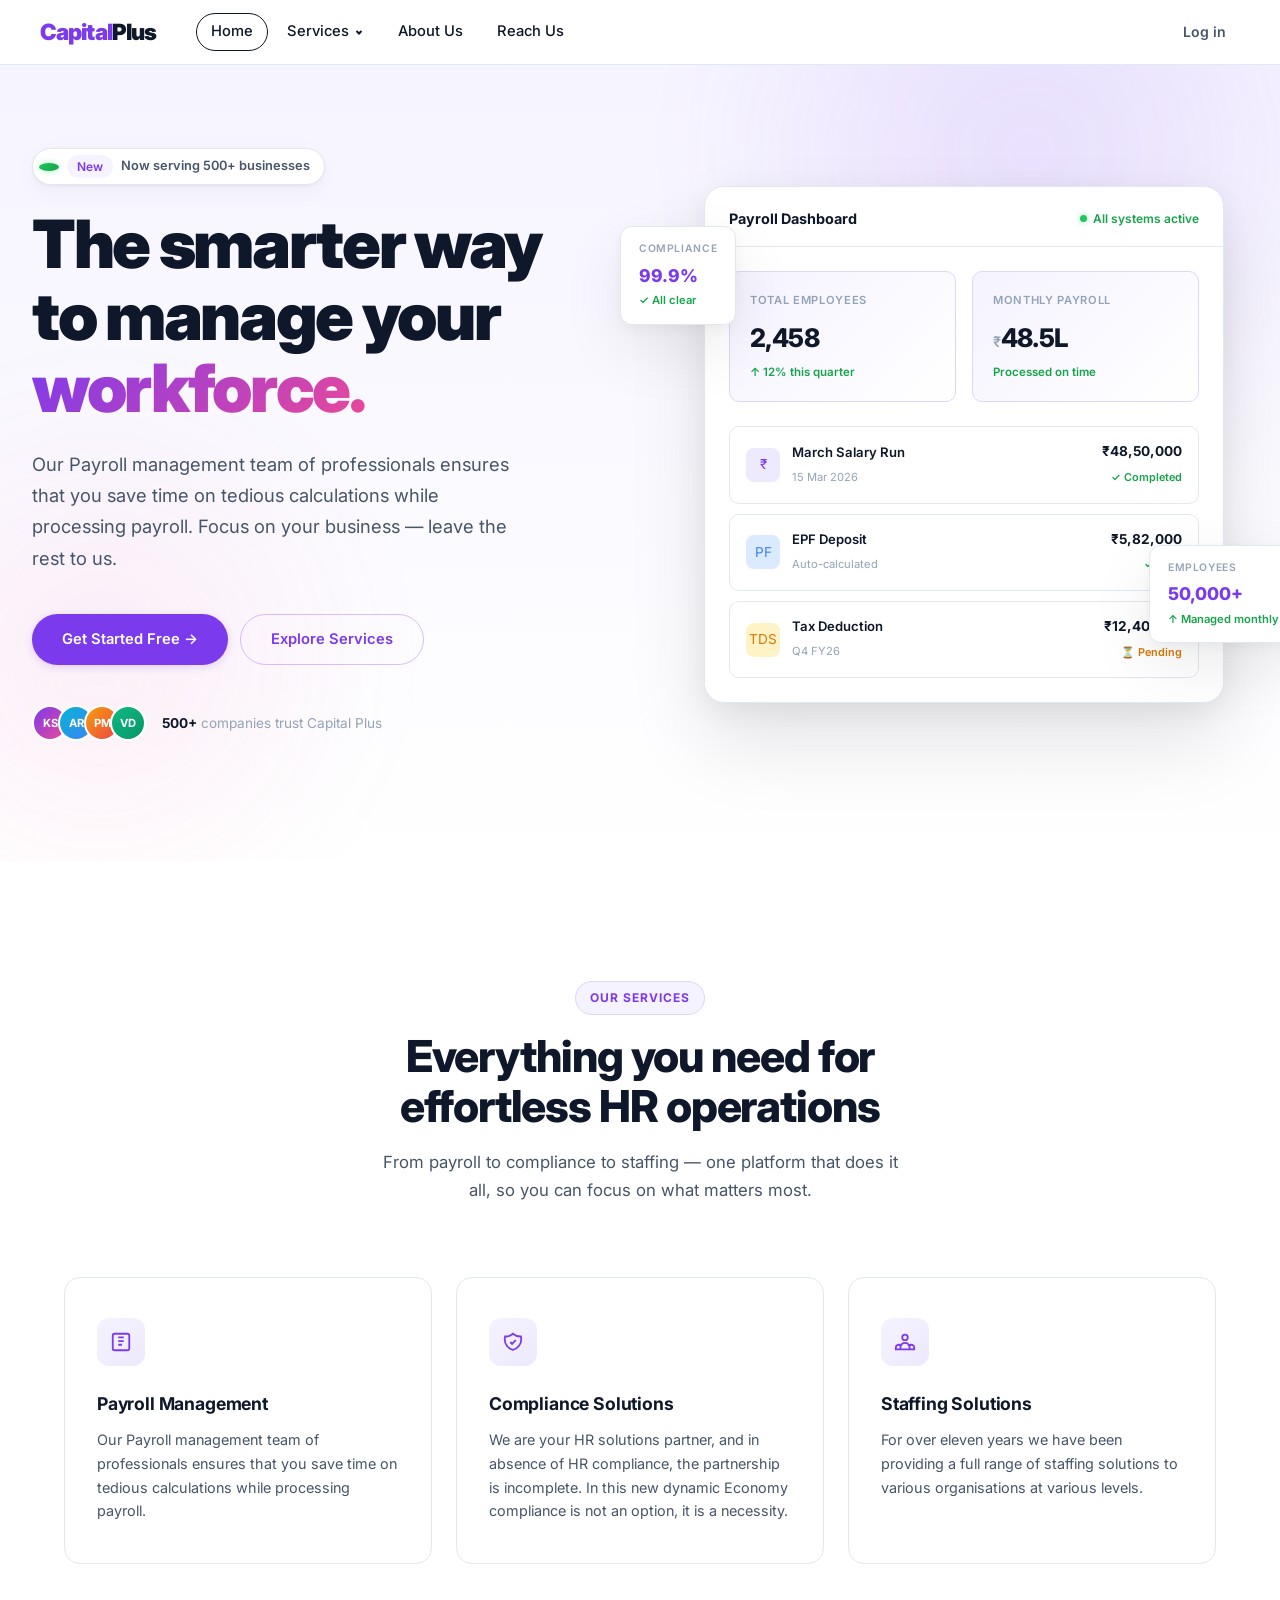
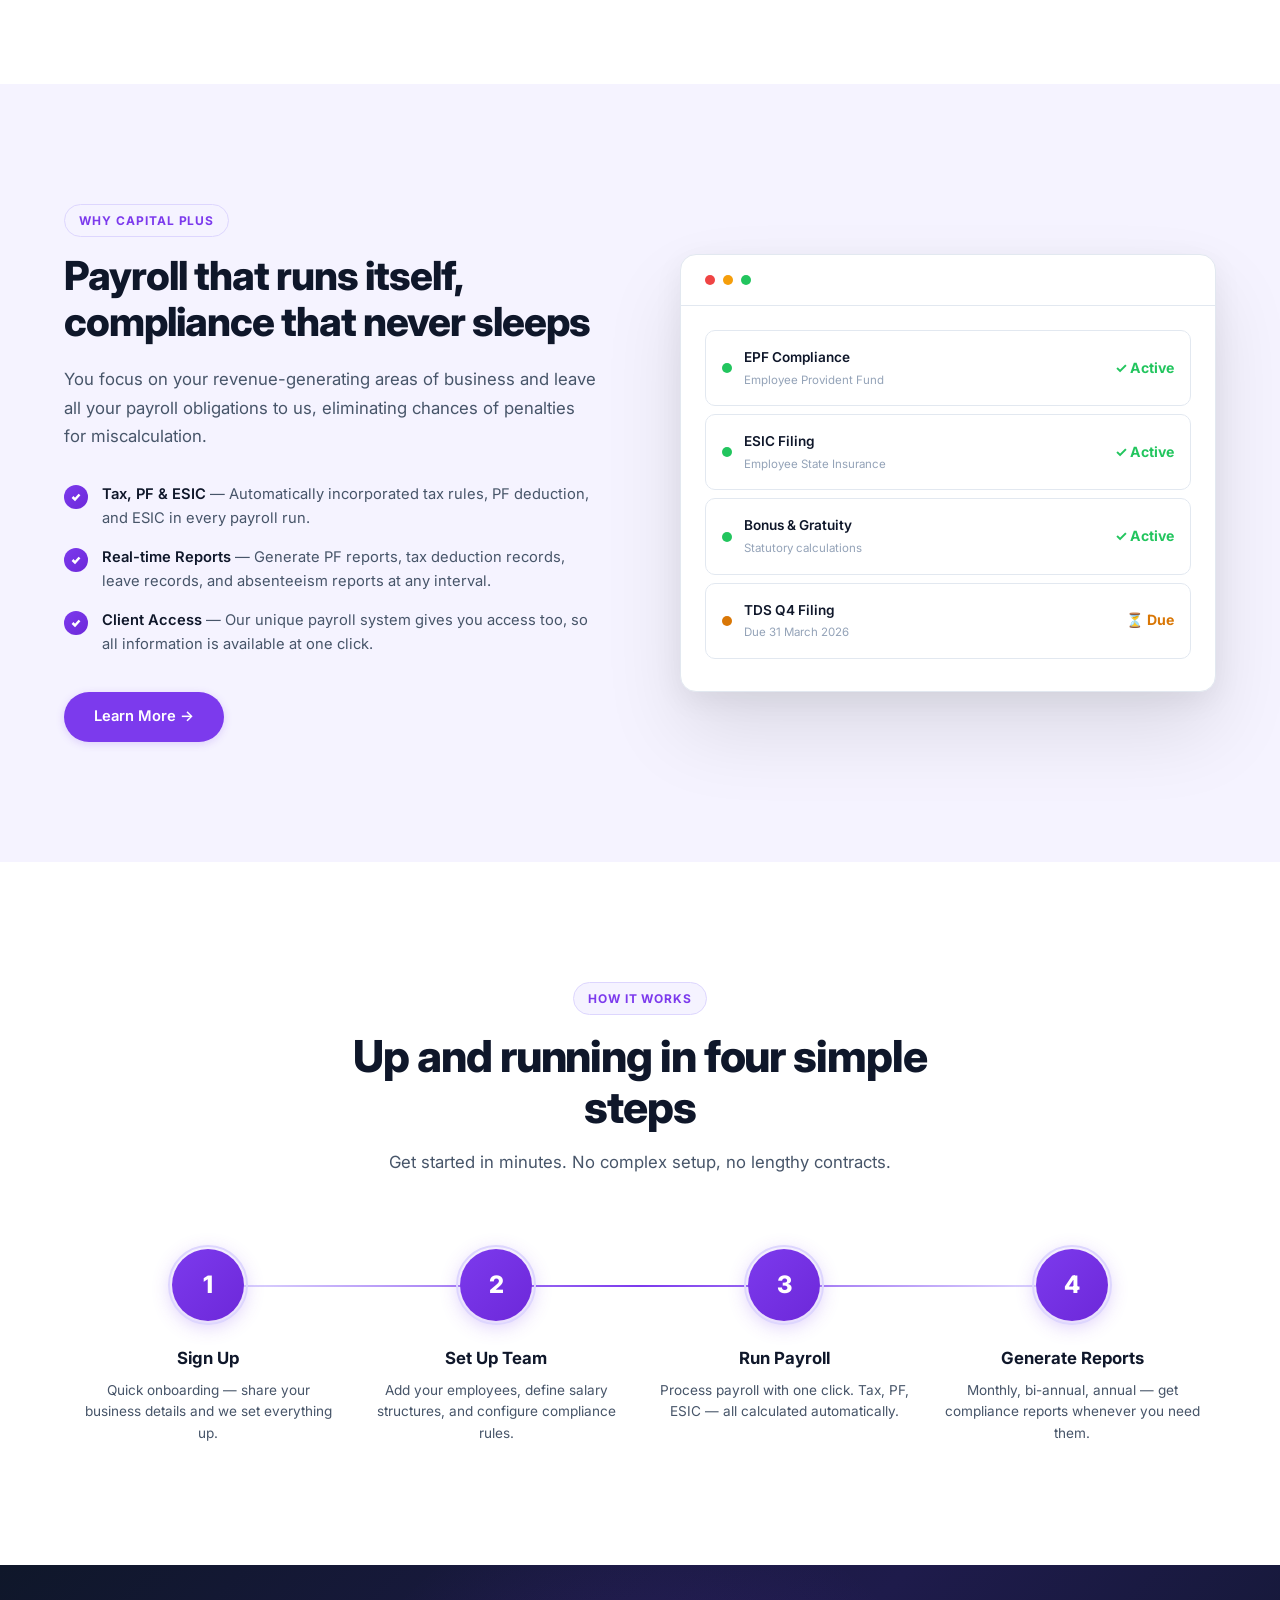
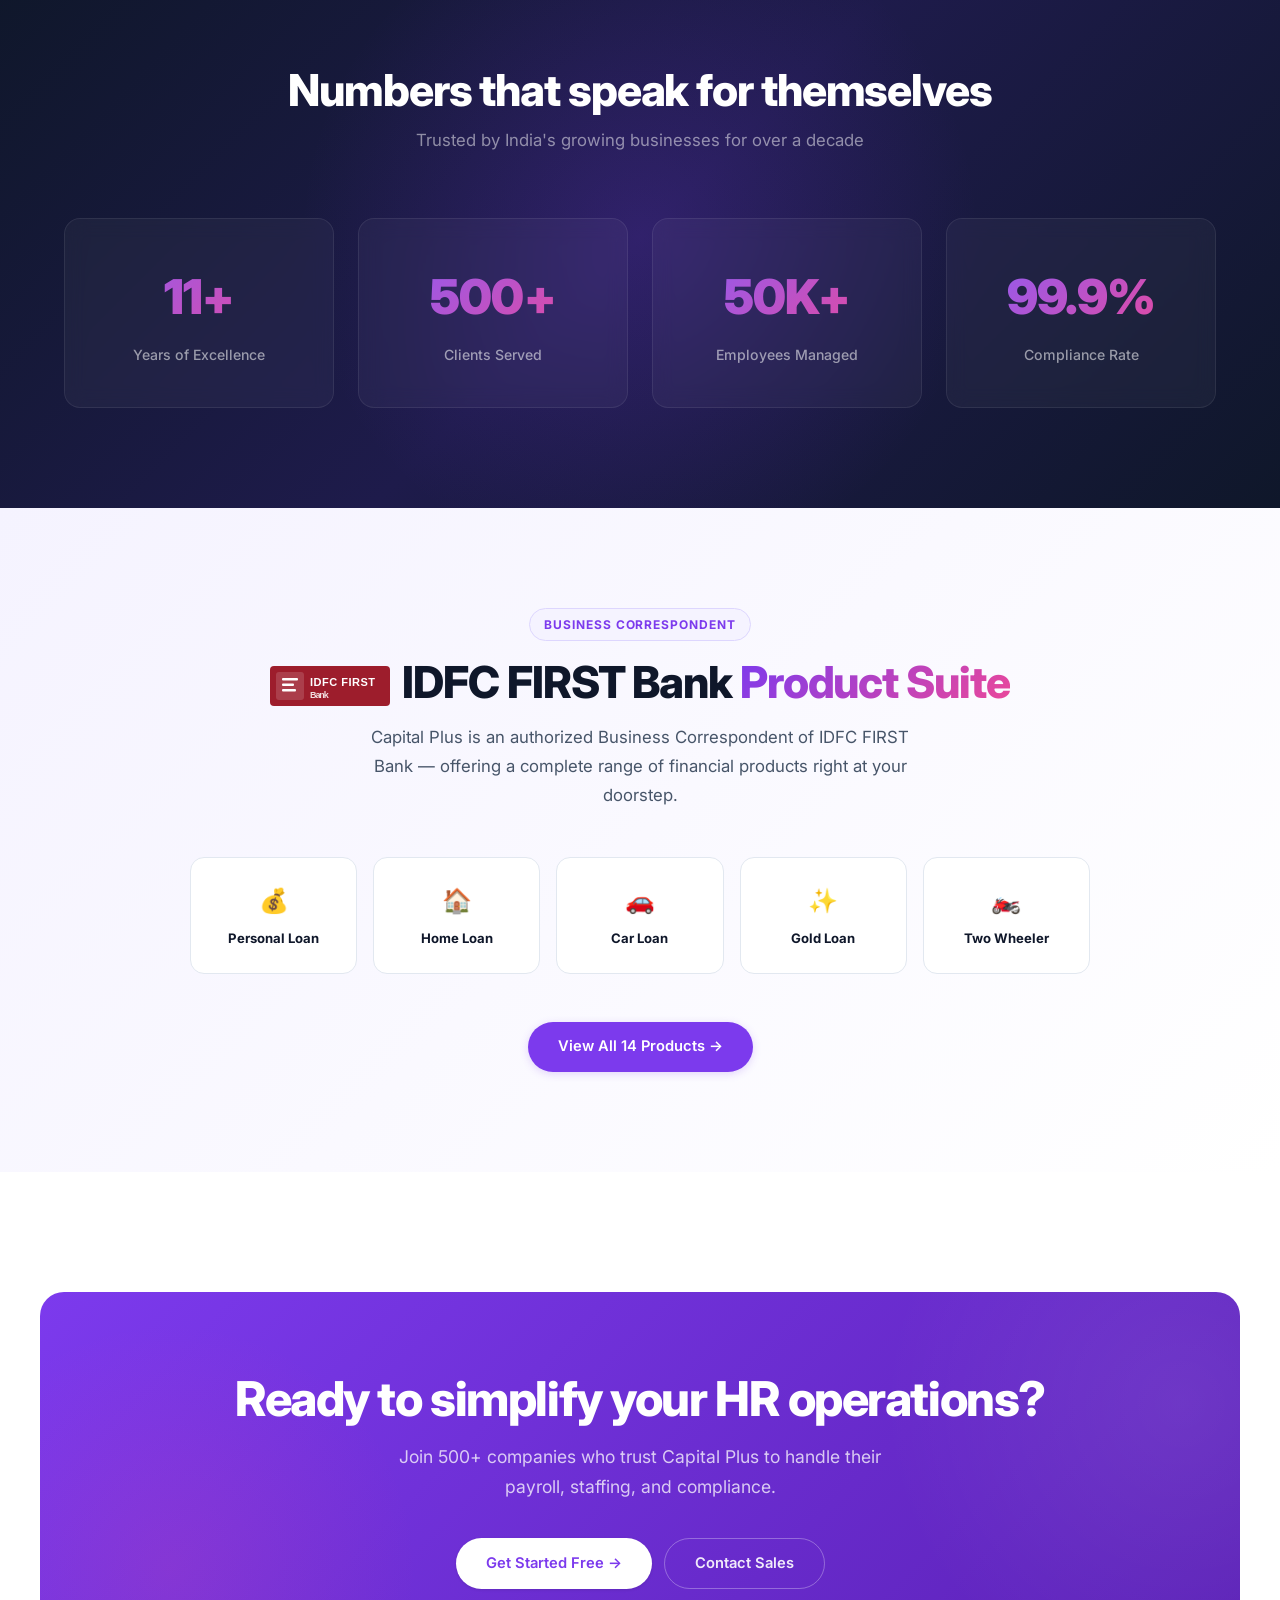
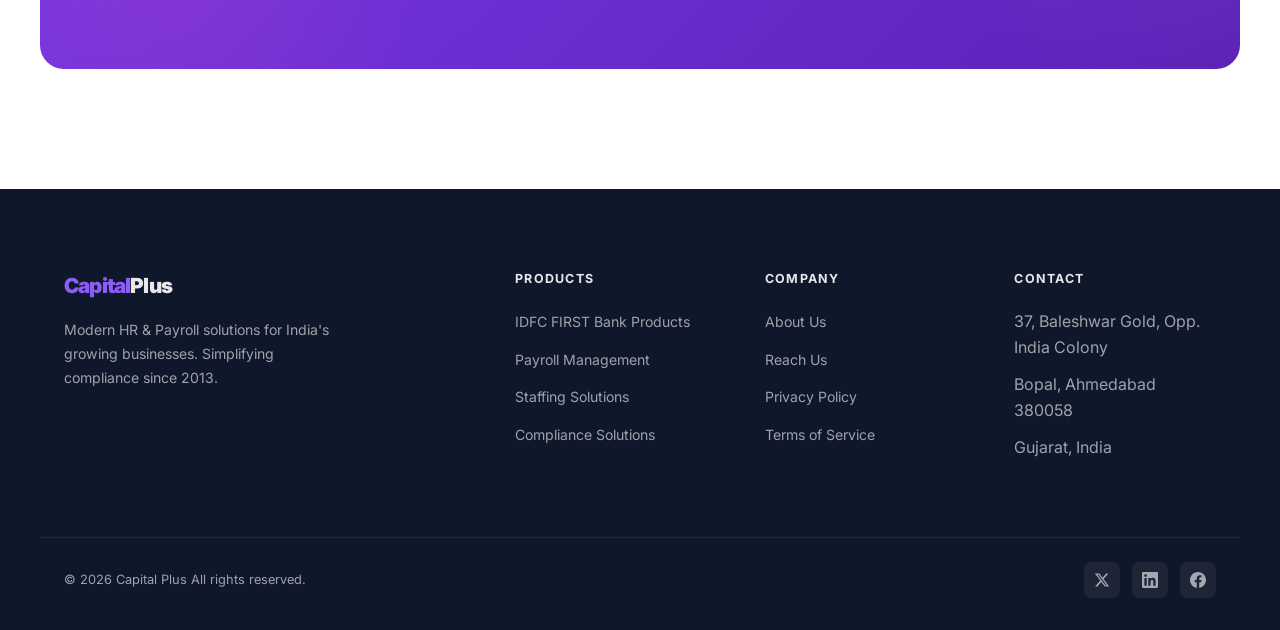
==== commit 3ac2e953: "upgrade contact us" ====
--- a/website-redesign/index.html
+++ b/website-redesign/index.html
@@ -826,7 +826,7 @@
 <section style="padding:100px 0;background:linear-gradient(135deg,var(--purple-bg),var(--white))">
   <div class="container" style="text-align:center">
     <div class="section-label animate">Business Correspondent</div>
-    <h2 class="animate" style="font-size:clamp(2rem,3.5vw,2.75rem);font-weight:800;line-height:1.15;letter-spacing:-.025em;margin-bottom:16px">IDFC FIRST Bank <span class="gradient-text">Product Suite</span></h2>
+    <h2 class="animate" style="font-size:clamp(2rem,3.5vw,2.75rem);font-weight:800;line-height:1.15;letter-spacing:-.025em;margin-bottom:16px"><svg width="120" height="40" viewBox="0 0 120 40" xmlns="http://www.w3.org/2000/svg" style="vertical-align:middle;margin-right:12px"><rect width="120" height="40" rx="4" fill="#9D1D2C"/><rect x="6" y="6" width="28" height="28" rx="3" fill="rgba(255,255,255,0.15)"/><rect x="12" y="12" width="16" height="2.5" rx="1" fill="#fff"/><rect x="12" y="17.5" width="12" height="2.5" rx="1" fill="#fff"/><rect x="12" y="23" width="14" height="2.5" rx="1" fill="#fff"/><text x="40" y="20" font-family="Arial,sans-serif" font-size="11" font-weight="800" fill="#fff" letter-spacing="0.5">IDFC FIRST</text><text x="40" y="32" font-family="Arial,sans-serif" font-size="9" font-weight="600" fill="rgba(255,255,255,0.85)">Bank</text></svg>IDFC FIRST Bank <span class="gradient-text">Product Suite</span></h2>
     <p class="animate" style="font-size:1.05rem;color:var(--text-2);line-height:1.7;max-width:560px;margin:0 auto 48px">Capital Plus is an authorized Business Correspondent of IDFC FIRST Bank — offering a complete range of financial products right at your doorstep.</p>
     <div style="display:grid;grid-template-columns:repeat(auto-fill,minmax(160px,1fr));gap:16px;max-width:900px;margin:0 auto 48px">
       <div class="animate" style="padding:24px 16px;border-radius:14px;background:var(--white);border:1px solid var(--border);text-align:center;transition:all .3s;cursor:default"><div style="font-size:1.5rem;margin-bottom:8px">💰</div><div style="font-size:.82rem;font-weight:700;color:var(--text)">Personal Loan</div></div>
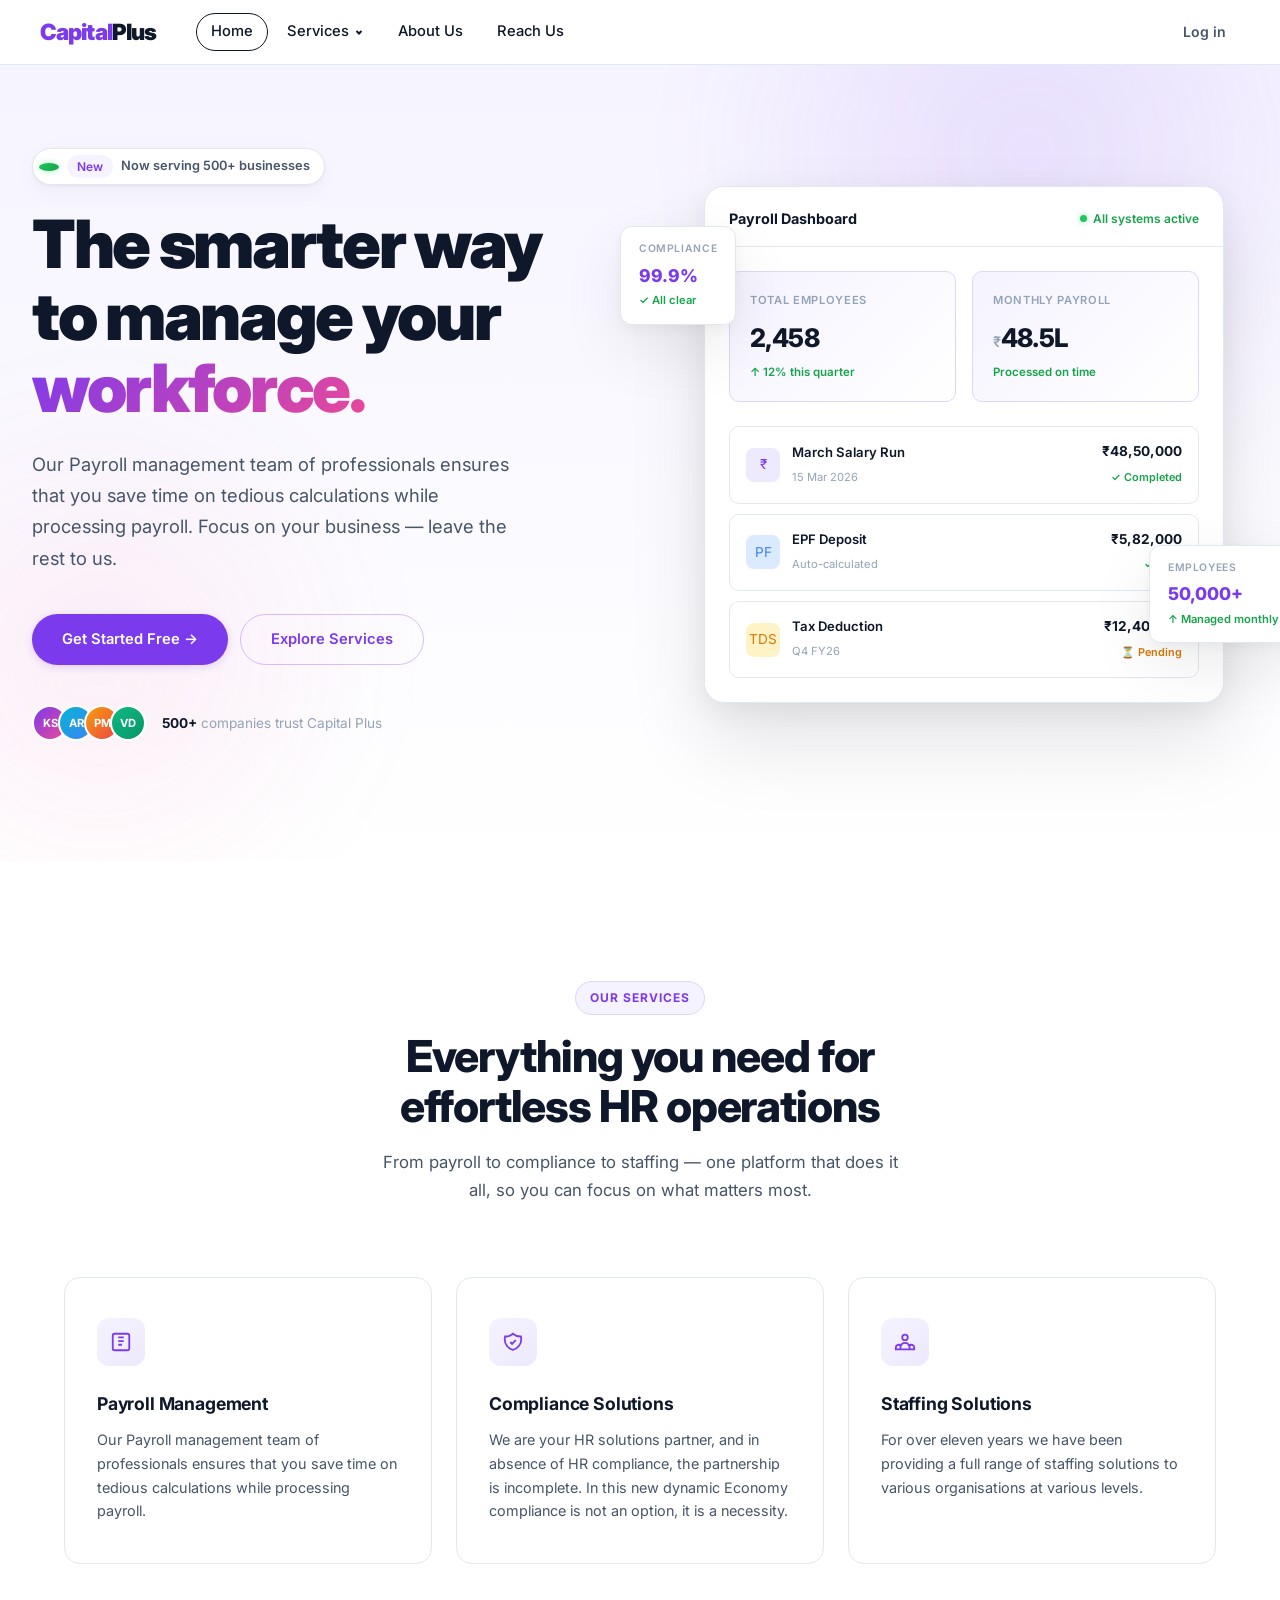
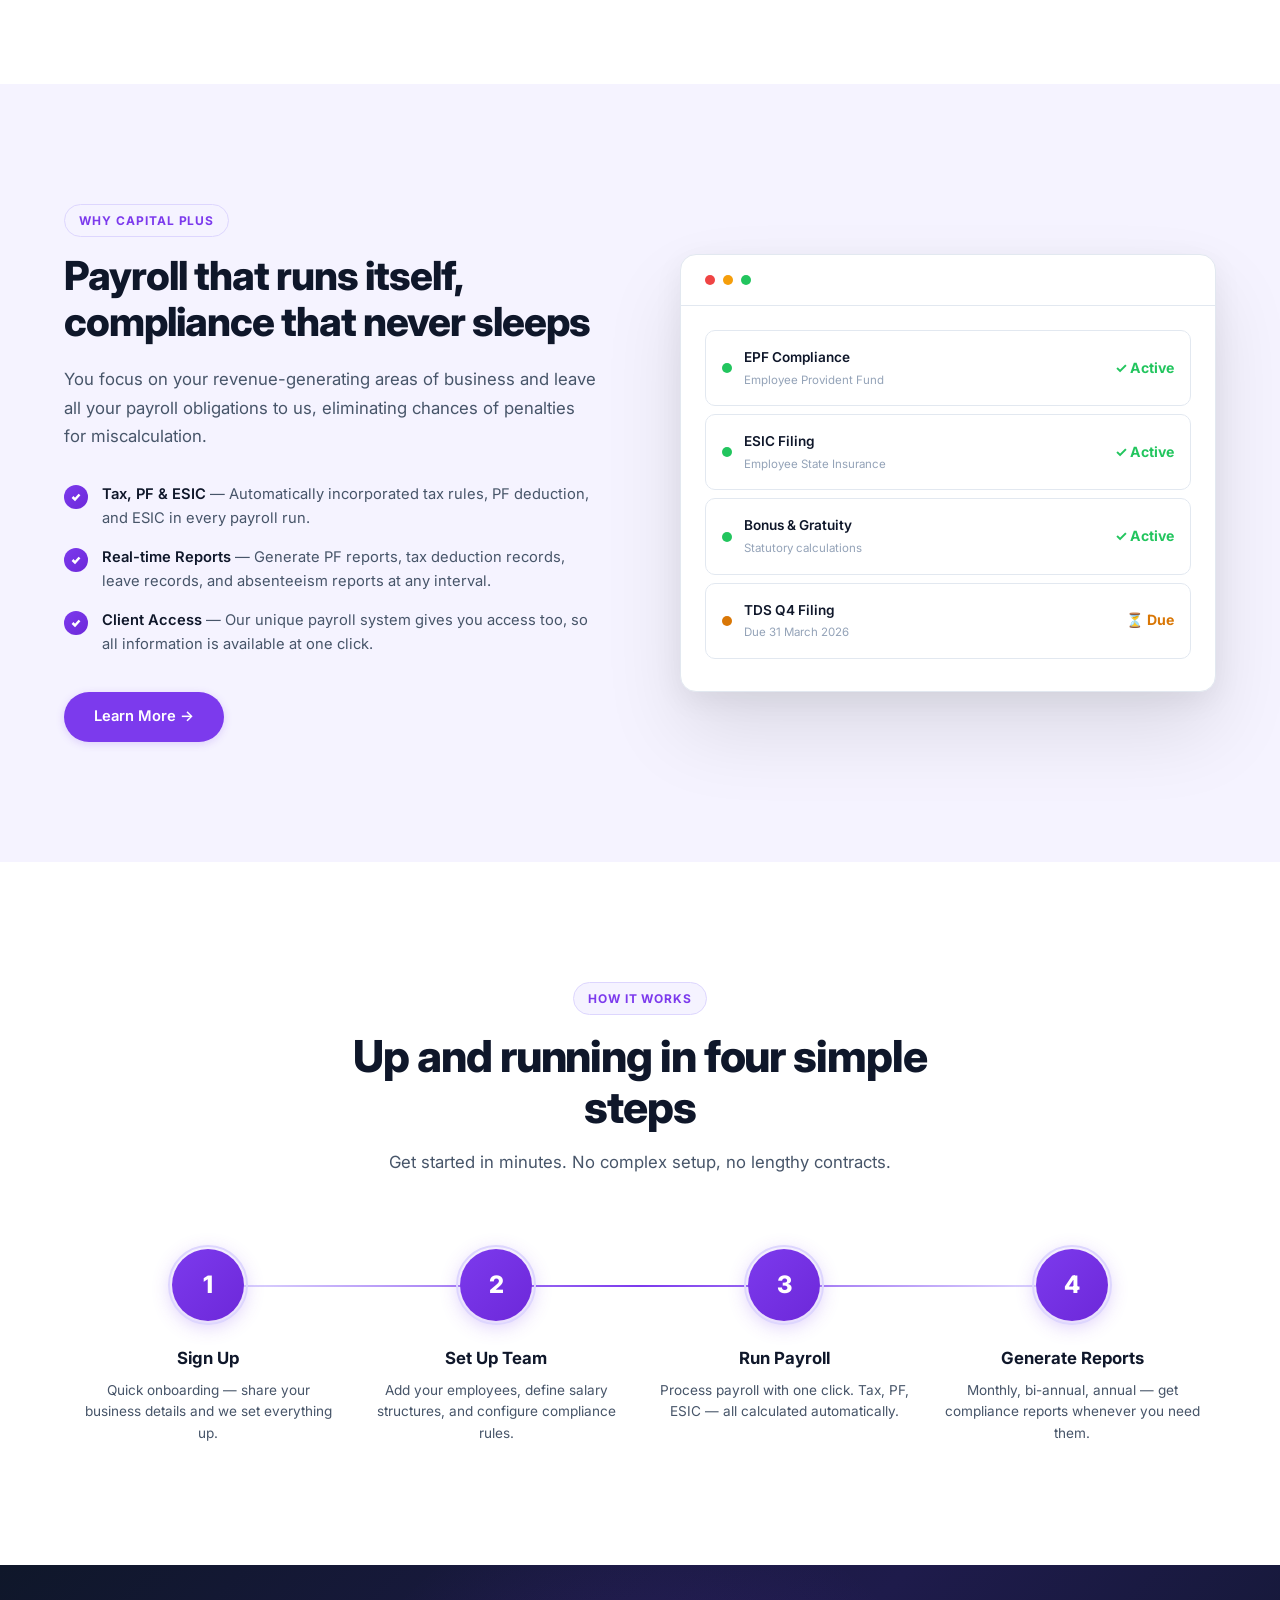
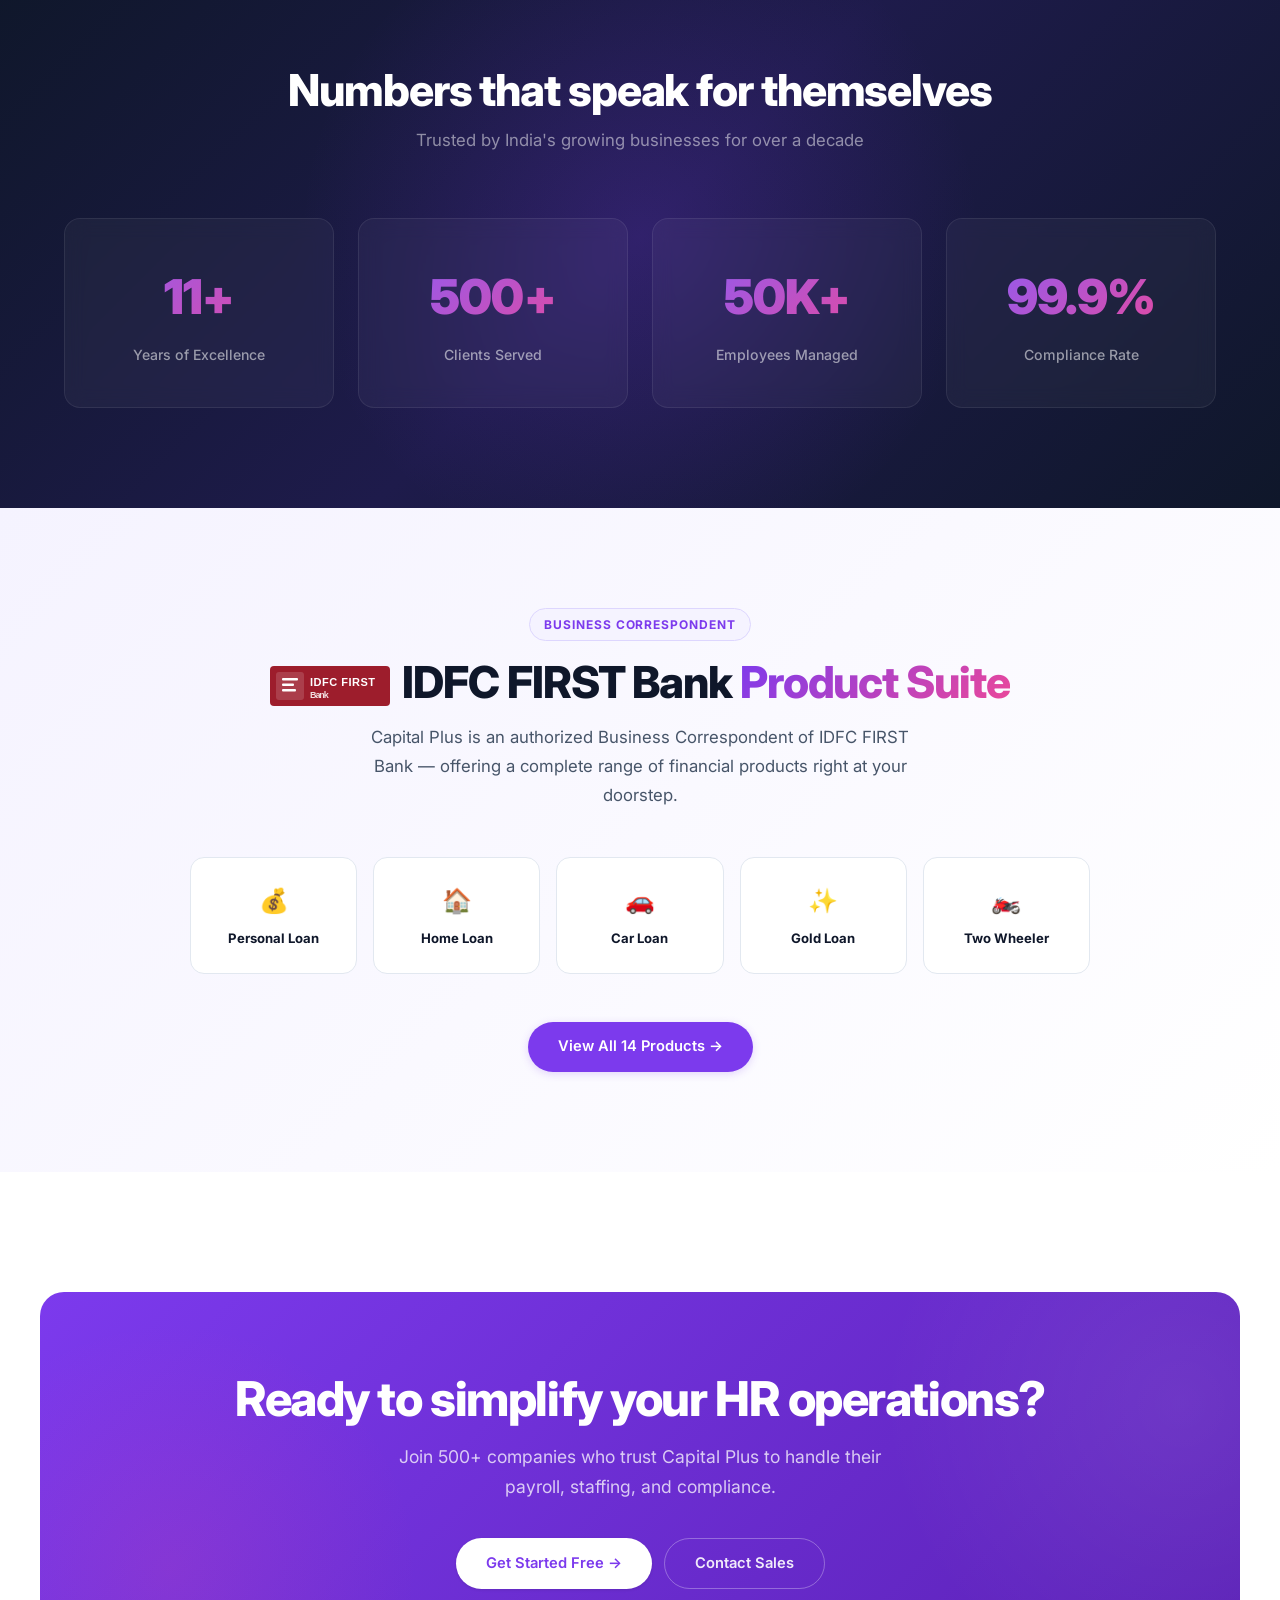
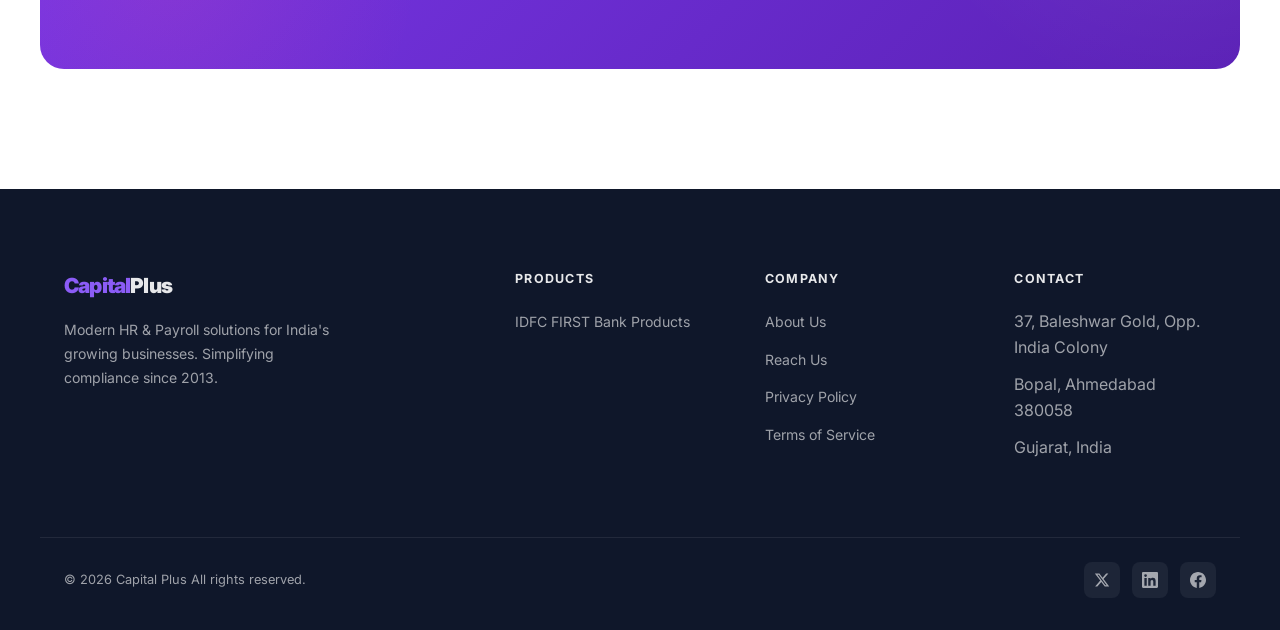
==== commit 3c6c5362: "remove idfc from services" ====
--- a/website-redesign/index.html
+++ b/website-redesign/index.html
@@ -615,12 +615,6 @@
                 <a href="products.html" class="mega-link"><span class="ml-dot" style="background:#F59E0B"></span> Gold Loan</a>
                 <a href="products.html" class="mega-link"><span class="ml-dot" style="background:#EC4899"></span> Two Wheeler Loan</a>
                 <a href="products.html" class="mega-link" style="color:var(--purple);font-weight:700;margin-top:4px">View all 14 products →</a>
-              </div>
-              <div>
-                <div class="mega-col-head">HR Services</div>
-                <a href="payroll.html" class="mega-link"><span class="ml-dot" style="background:#7C3AED"></span> Payroll Management</a>
-                <a href="staffing.html" class="mega-link"><span class="ml-dot" style="background:#3B82F6"></span> Staffing Solutions</a>
-                <a href="compliance.html" class="mega-link"><span class="ml-dot" style="background:#F59E0B"></span> Compliance Solutions</a>
               </div>
             </div>
           </div>
@@ -864,9 +858,6 @@
       <h4>Products</h4>
       <ul>
         <li><a href="products.html">IDFC FIRST Bank Products</a></li>
-        <li><a href="payroll.html">Payroll Management</a></li>
-        <li><a href="staffing.html">Staffing Solutions</a></li>
-        <li><a href="compliance.html">Compliance Solutions</a></li>
       </ul>
     </div>
     <div>
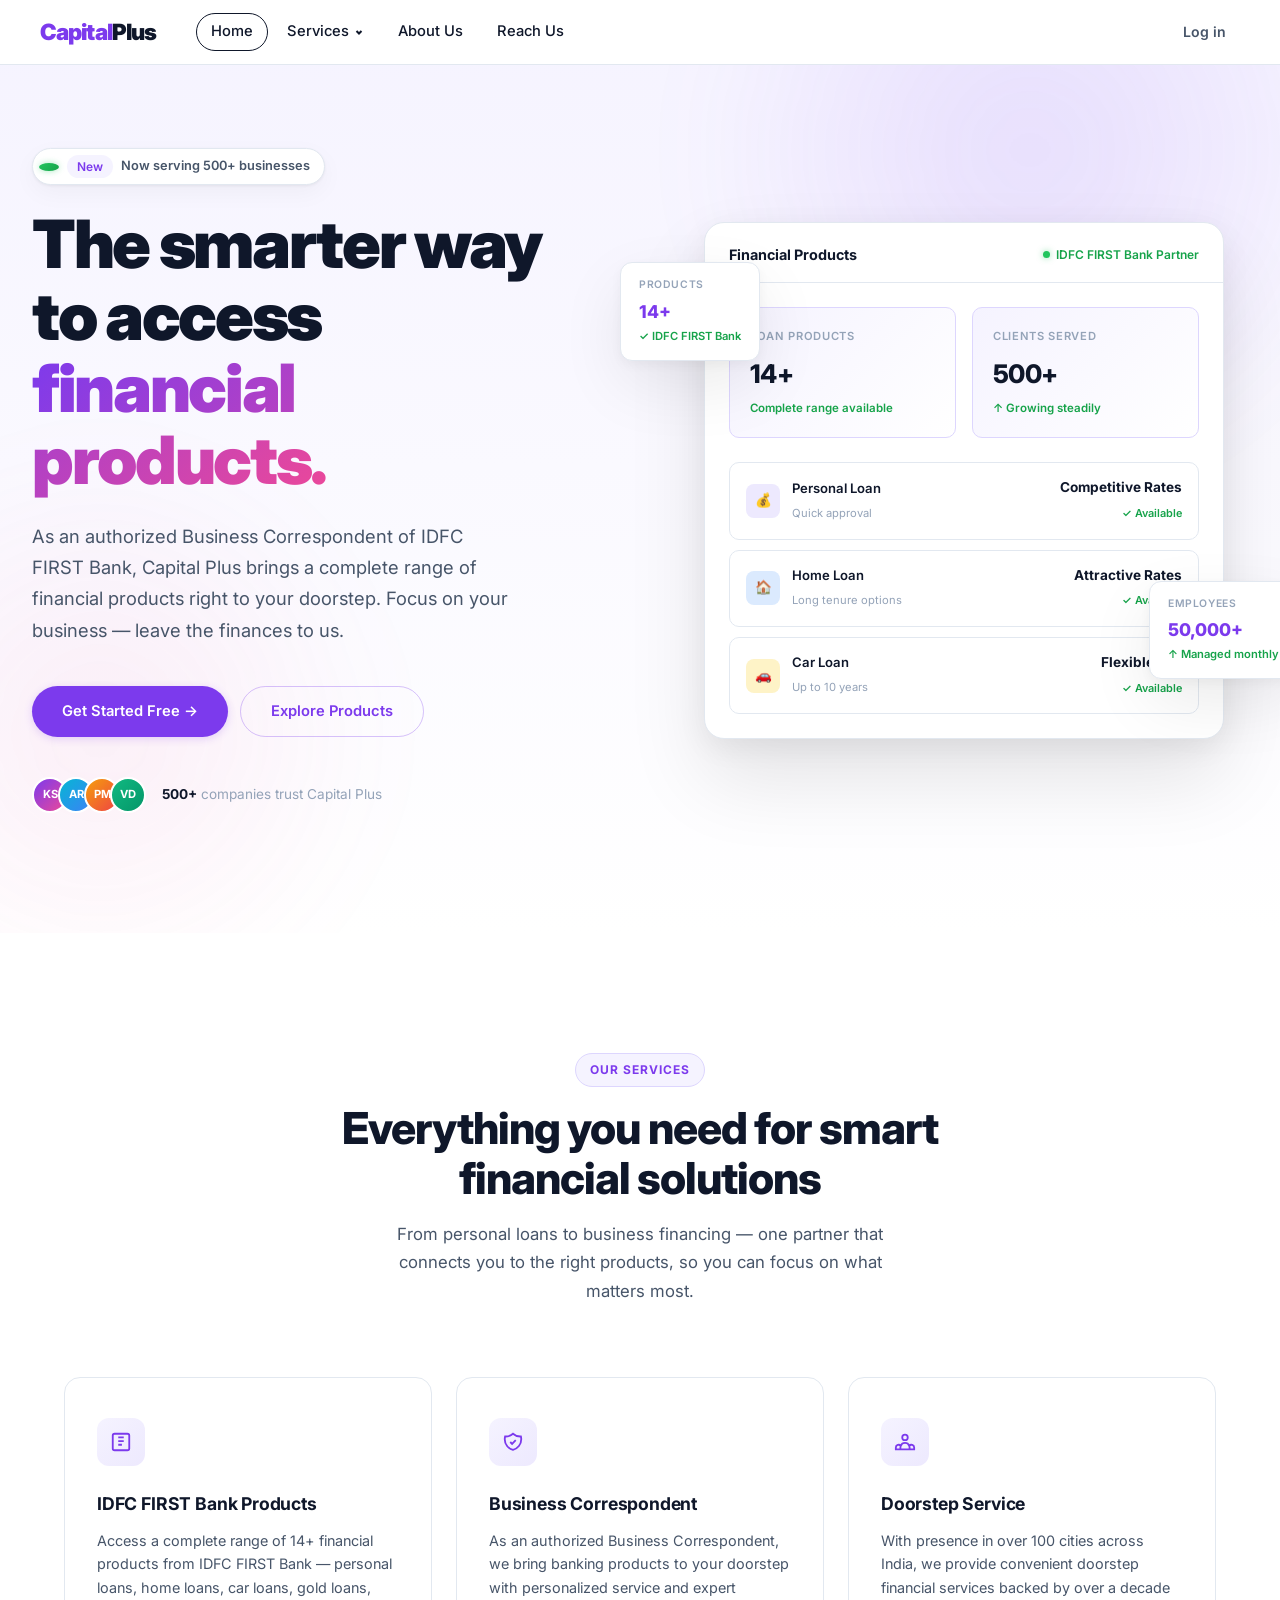
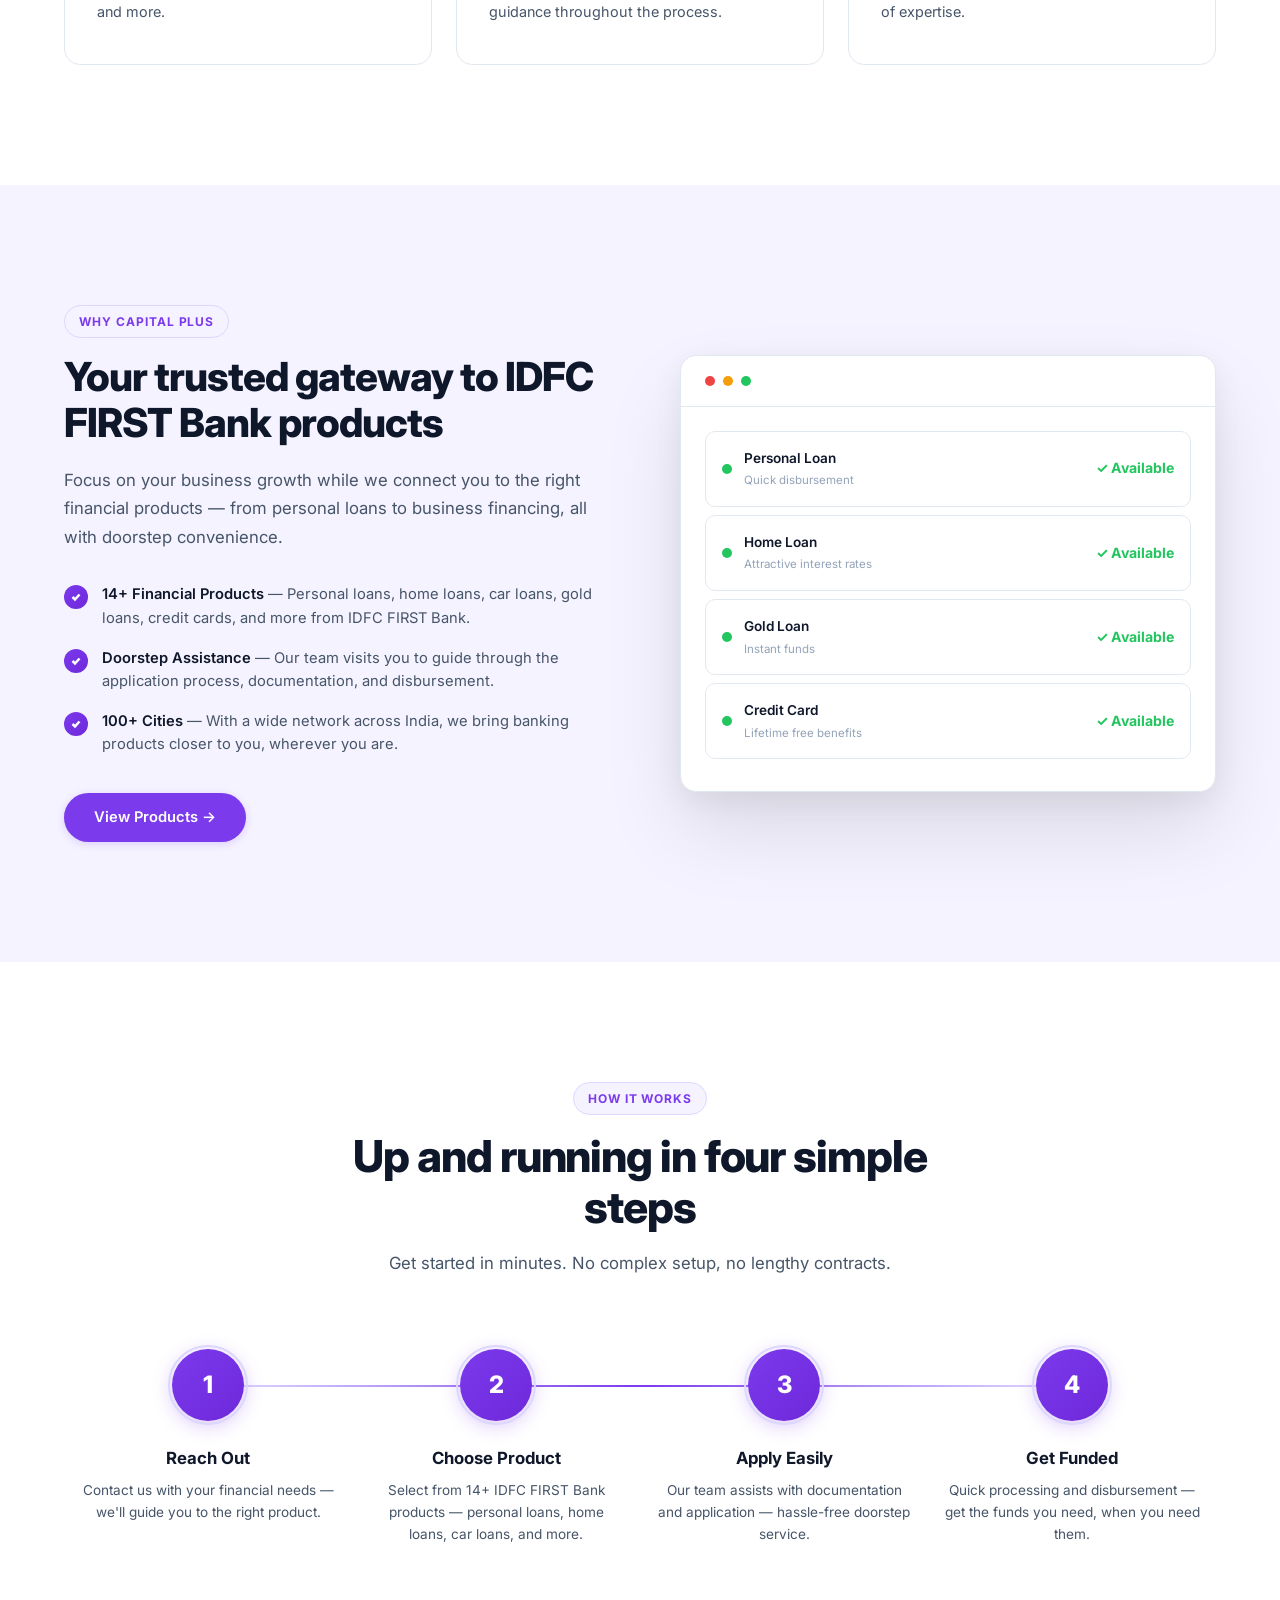
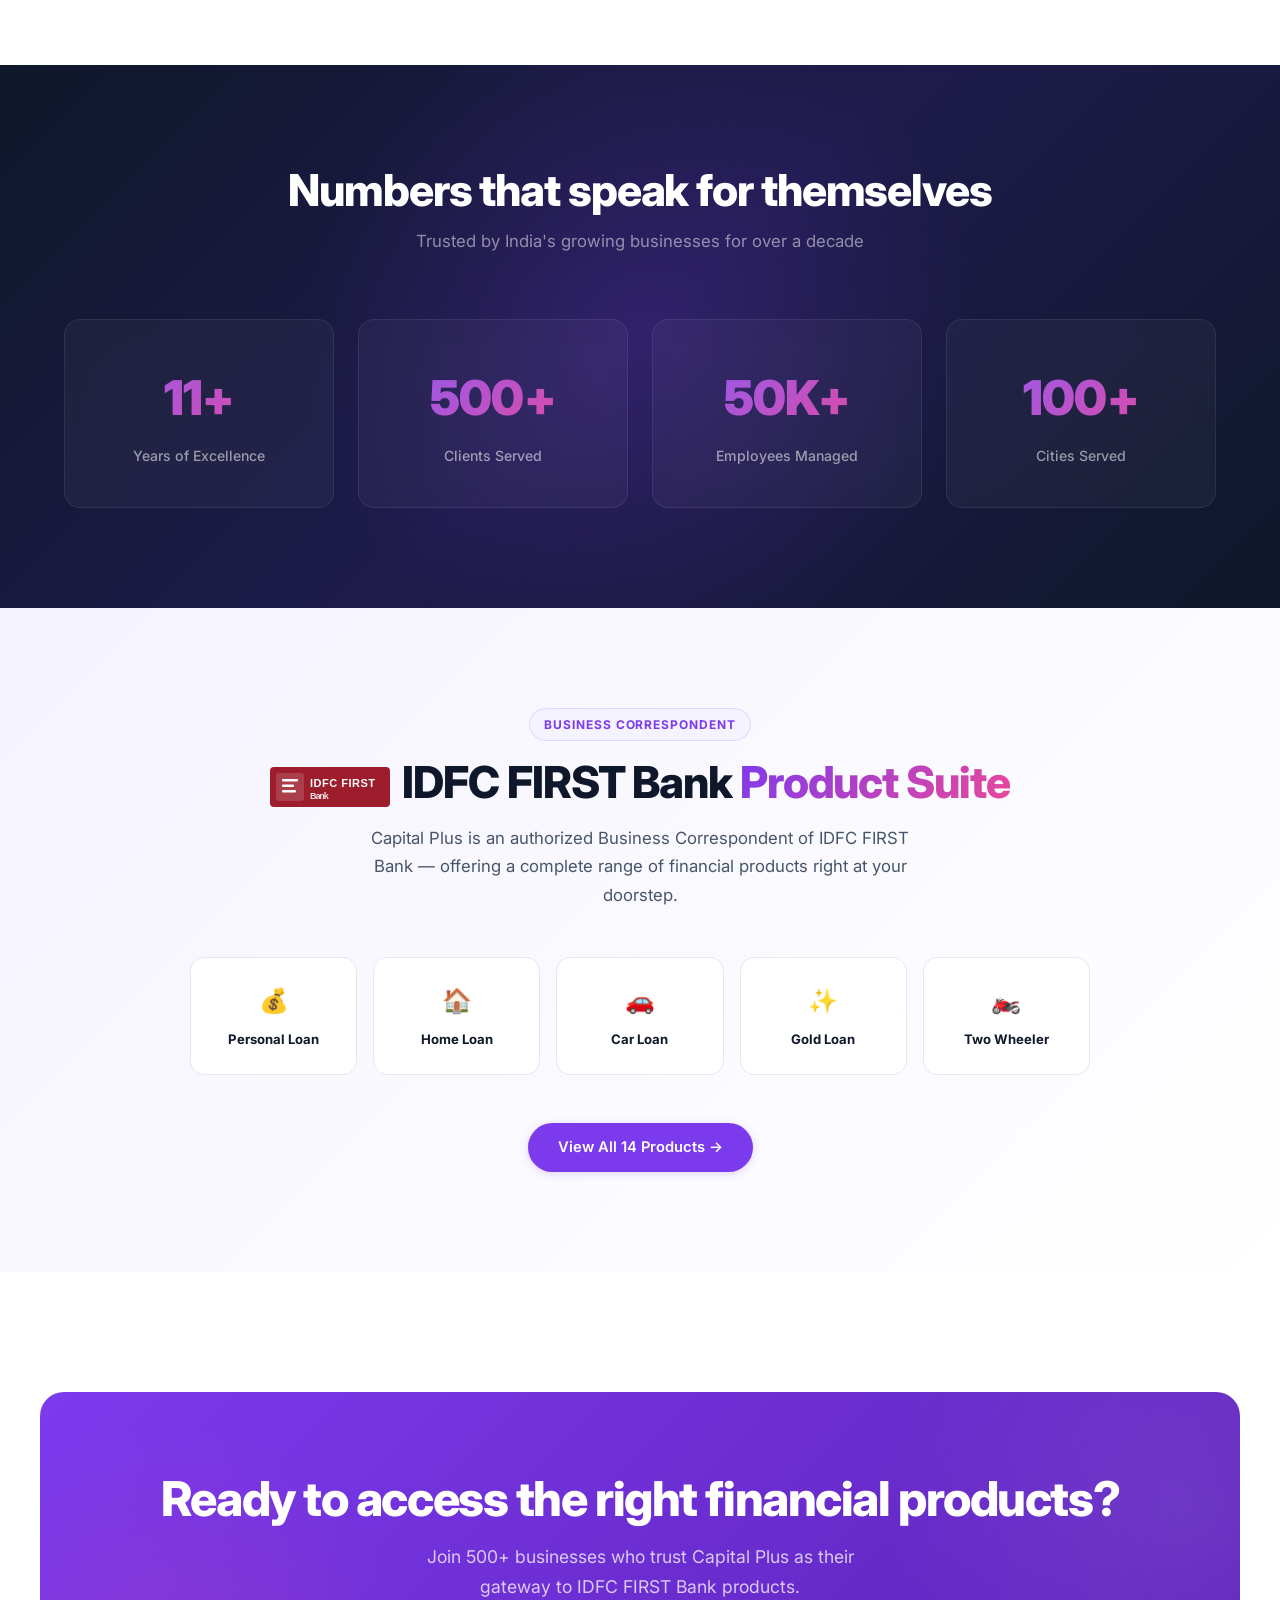
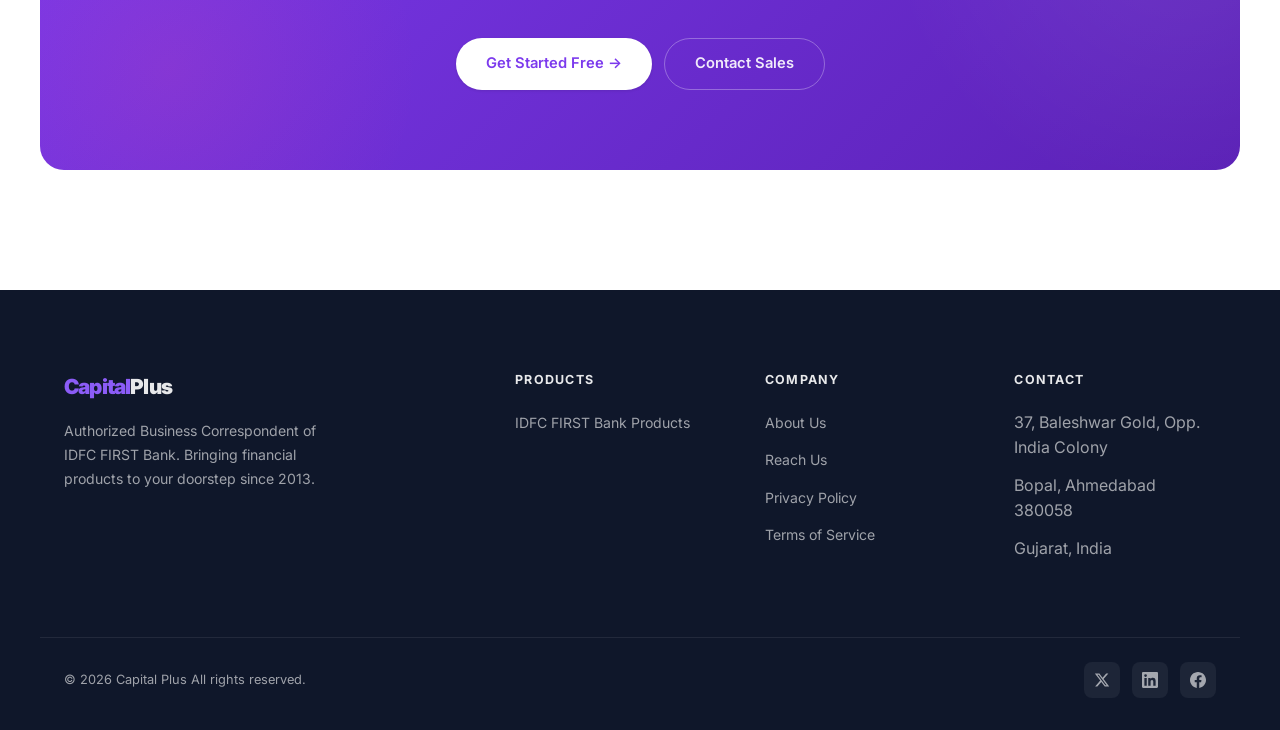
==== commit 9bd9d4f5: "Remove payroll,compliance and recruitment  from all the Pages" ====
--- a/website-redesign/index.html
+++ b/website-redesign/index.html
@@ -3,7 +3,7 @@
 <head>
 <meta charset="UTF-8">
 <meta name="viewport" content="width=device-width, initial-scale=1.0">
-<title>Capital Plus — Modern HR & Payroll Platform</title>
+<title>Capital Plus — Business Correspondent | IDFC FIRST Bank</title>
 <link rel="preconnect" href="https://fonts.googleapis.com">
 <link rel="preconnect" href="https://fonts.gstatic.com" crossorigin>
 <link href="https://fonts.googleapis.com/css2?family=Inter:wght@400;500;600;700;800;900&display=swap" rel="stylesheet">
@@ -635,11 +635,11 @@
   <div class="hero-inner">
     <div class="hero-content animate">
       <div class="hero-badge"><span class="dot"></span> <span>New</span> Now serving 500+ businesses</div>
-      <h1>The smarter way to manage your <span class="gradient-text">workforce.</span></h1>
-      <p class="hero-sub">Our Payroll management team of professionals ensures that you save time on tedious calculations while processing payroll. Focus on your business — leave the rest to us.</p>
+      <h1>The smarter way to access <span class="gradient-text">financial products.</span></h1>
+      <p class="hero-sub">As an authorized Business Correspondent of IDFC FIRST Bank, Capital Plus brings a complete range of financial products right to your doorstep. Focus on your business — leave the finances to us.</p>
       <div class="hero-actions">
         <a href="contact.html" class="btn btn-primary btn-lg">Get Started Free →</a>
-        <a href="payroll.html" class="btn btn-outline btn-lg">Explore Services</a>
+        <a href="products.html" class="btn btn-outline btn-lg">Explore Products</a>
       </div>
       <div class="hero-social-proof">
         <div class="avatar-stack">
@@ -655,9 +655,9 @@
     <div class="hero-visual animate" style="transition-delay:.2s">
       <!-- Floating accent cards -->
       <div class="float-card fc1">
-        <div class="fc-label">Compliance</div>
-        <div class="fc-val">99.9%</div>
-        <div class="fc-sub">✓ All clear</div>
+        <div class="fc-label">Products</div>
+        <div class="fc-val">14+</div>
+        <div class="fc-sub">✓ IDFC FIRST Bank</div>
       </div>
       <div class="float-card fc2">
         <div class="fc-label">Employees</div>
@@ -668,43 +668,43 @@
       <!-- Dashboard Mockup -->
       <div class="dashboard">
         <div class="dash-header">
-          <h3>Payroll Dashboard</h3>
-          <div class="dash-status">All systems active</div>
+          <h3>Financial Products</h3>
+          <div class="dash-status">IDFC FIRST Bank Partner</div>
         </div>
         <div class="dash-body">
           <div class="dash-stats">
             <div class="dash-stat">
-              <label>Total Employees</label>
-              <div class="val">2,458</div>
-              <span class="change">↑ 12% this quarter</span>
+              <label>Loan Products</label>
+              <div class="val">14+</div>
+              <span class="change">Complete range available</span>
             </div>
             <div class="dash-stat">
-              <label>Monthly Payroll</label>
-              <div class="val"><span class="currency">₹</span>48.5L</div>
-              <span class="change">Processed on time</span>
+              <label>Clients Served</label>
+              <div class="val">500+</div>
+              <span class="change">↑ Growing steadily</span>
             </div>
           </div>
           <div class="dash-rows">
             <div class="dash-row">
               <div class="dash-row-left">
-                <div class="dash-row-icon" style="background:#EDE9FE"><span style="color:#7C3AED">₹</span></div>
-                <div class="dash-row-info"><p>March Salary Run</p><span>15 Mar 2026</span></div>
+                <div class="dash-row-icon" style="background:#EDE9FE"><span style="color:#7C3AED">💰</span></div>
+                <div class="dash-row-info"><p>Personal Loan</p><span>Quick approval</span></div>
               </div>
-              <div class="dash-row-amount"><p>₹48,50,000</p><span style="color:#16A34A">✓ Completed</span></div>
+              <div class="dash-row-amount"><p>Competitive Rates</p><span style="color:#16A34A">✓ Available</span></div>
             </div>
             <div class="dash-row">
               <div class="dash-row-left">
-                <div class="dash-row-icon" style="background:#DBEAFE"><span style="color:#3B82F6">PF</span></div>
-                <div class="dash-row-info"><p>EPF Deposit</p><span>Auto-calculated</span></div>
+                <div class="dash-row-icon" style="background:#DBEAFE"><span style="color:#3B82F6">🏠</span></div>
+                <div class="dash-row-info"><p>Home Loan</p><span>Long tenure options</span></div>
               </div>
-              <div class="dash-row-amount"><p>₹5,82,000</p><span style="color:#16A34A">✓ Filed</span></div>
+              <div class="dash-row-amount"><p>Attractive Rates</p><span style="color:#16A34A">✓ Available</span></div>
             </div>
             <div class="dash-row">
               <div class="dash-row-left">
-                <div class="dash-row-icon" style="background:#FEF3C7"><span style="color:#D97706">TDS</span></div>
-                <div class="dash-row-info"><p>Tax Deduction</p><span>Q4 FY26</span></div>
+                <div class="dash-row-icon" style="background:#FEF3C7"><span style="color:#D97706">🚗</span></div>
+                <div class="dash-row-info"><p>Car Loan</p><span>Up to 10 years</span></div>
               </div>
-              <div class="dash-row-amount"><p>₹12,40,000</p><span style="color:#D97706">⏳ Pending</span></div>
+              <div class="dash-row-amount"><p>Flexible EMI</p><span style="color:#16A34A">✓ Available</span></div>
             </div>
           </div>
         </div>
@@ -719,24 +719,24 @@
   <div class="container">
     <div class="section-header animate">
       <div class="section-label">Our Services</div>
-      <h2>Everything you need for effortless HR operations</h2>
-      <p>From payroll to compliance to staffing — one platform that does it all, so you can focus on what matters most.</p>
+      <h2>Everything you need for smart financial solutions</h2>
+      <p>From personal loans to business financing — one partner that connects you to the right products, so you can focus on what matters most.</p>
     </div>
     <div class="features-grid">
       <div class="feature-card animate">
         <div class="f-icon"><svg viewBox="0 0 24 24" fill="none" stroke="currentColor" stroke-width="2"><path d="M9 7h6m-6 4h6m-6 4h4M5 3h14a2 2 0 012 2v14a2 2 0 01-2 2H5a2 2 0 01-2-2V5a2 2 0 012-2z"/></svg></div>
-        <h3>Payroll Management</h3>
-        <p>Our Payroll management team of professionals ensures that you save time on tedious calculations while processing payroll.</p>
+        <h3>IDFC FIRST Bank Products</h3>
+        <p>Access a complete range of 14+ financial products from IDFC FIRST Bank — personal loans, home loans, car loans, gold loans, and more.</p>
       </div>
       <div class="feature-card animate" style="transition-delay:.1s">
         <div class="f-icon"><svg viewBox="0 0 24 24" fill="none" stroke="currentColor" stroke-width="2"><path d="M9 12l2 2 4-4m5.618-4.016A11.955 11.955 0 0112 2.944a11.955 11.955 0 01-8.618 3.04A12.02 12.02 0 003 9c0 5.591 3.824 10.29 9 11.622 5.176-1.332 9-6.03 9-11.622 0-1.042-.133-2.052-.382-3.016z"/></svg></div>
-        <h3>Compliance Solutions</h3>
-        <p>We are your HR solutions partner, and in absence of HR compliance, the partnership is incomplete. In this new dynamic Economy compliance is not an option, it is a necessity.</p>
+        <h3>Business Correspondent</h3>
+        <p>As an authorized Business Correspondent, we bring banking products to your doorstep with personalized service and expert guidance throughout the process.</p>
       </div>
       <div class="feature-card animate" style="transition-delay:.2s">
         <div class="f-icon"><svg viewBox="0 0 24 24" fill="none" stroke="currentColor" stroke-width="2"><path d="M17 20h5v-2a3 3 0 00-5.356-1.857M17 20H7m10 0v-2c0-.656-.126-1.283-.356-1.857M7 20H2v-2a3 3 0 015.356-1.857M7 20v-2c0-.656.126-1.283.356-1.857m0 0a5.002 5.002 0 019.288 0M15 7a3 3 0 11-6 0 3 3 0 016 0z"/></svg></div>
-        <h3>Staffing Solutions</h3>
-        <p>For over eleven years we have been providing a full range of staffing solutions to various organisations at various levels.</p>
+        <h3>Doorstep Service</h3>
+        <p>With presence in over 100 cities across India, we provide convenient doorstep financial services backed by over a decade of expertise.</p>
       </div>
     </div>
   </div>
@@ -747,23 +747,23 @@
   <div class="showcase-inner">
     <div class="showcase-text animate">
       <div class="section-label">Why Capital Plus</div>
-      <h2>Payroll that runs itself, compliance that never sleeps</h2>
-      <p>You focus on your revenue-generating areas of business and leave all your payroll obligations to us, eliminating chances of penalties for miscalculation.</p>
+      <h2>Your trusted gateway to IDFC FIRST Bank products</h2>
+      <p>Focus on your business growth while we connect you to the right financial products — from personal loans to business financing, all with doorstep convenience.</p>
       <div class="check-list">
         <div class="check-item">
           <div class="check-icon"><svg viewBox="0 0 12 12" fill="none" stroke="currentColor" stroke-width="2.5"><path d="M2.5 6l2.5 2.5 4.5-5"/></svg></div>
-          <p><strong>Tax, PF &amp; ESIC</strong> — Automatically incorporated tax rules, PF deduction, and ESIC in every payroll run.</p>
+          <p><strong>14+ Financial Products</strong> — Personal loans, home loans, car loans, gold loans, credit cards, and more from IDFC FIRST Bank.</p>
         </div>
         <div class="check-item">
           <div class="check-icon"><svg viewBox="0 0 12 12" fill="none" stroke="currentColor" stroke-width="2.5"><path d="M2.5 6l2.5 2.5 4.5-5"/></svg></div>
-          <p><strong>Real-time Reports</strong> — Generate PF reports, tax deduction records, leave records, and absenteeism reports at any interval.</p>
+          <p><strong>Doorstep Assistance</strong> — Our team visits you to guide through the application process, documentation, and disbursement.</p>
         </div>
         <div class="check-item">
           <div class="check-icon"><svg viewBox="0 0 12 12" fill="none" stroke="currentColor" stroke-width="2.5"><path d="M2.5 6l2.5 2.5 4.5-5"/></svg></div>
-          <p><strong>Client Access</strong> — Our unique payroll system gives you access too, so all information is available at one click.</p>
+          <p><strong>100+ Cities</strong> — With a wide network across India, we bring banking products closer to you, wherever you are.</p>
         </div>
       </div>
-      <a href="payroll.html" class="btn btn-primary btn-lg">Learn More →</a>
+      <a href="products.html" class="btn btn-primary btn-lg">View Products →</a>
     </div>
     <div class="showcase-visual animate" style="transition-delay:.15s">
       <div class="showcase-card">
@@ -773,10 +773,10 @@
           <div class="sc-dot" style="background:#22C55E"></div>
         </div>
         <div class="sc-body">
-          <div class="sc-row"><div class="sc-row-left"><div class="sc-row-dot" style="background:#22C55E"></div><div><div class="sc-row-text">EPF Compliance<span>Employee Provident Fund</span></div></div></div><div class="sc-row-right" style="color:#22C55E">✓ Active</div></div>
-          <div class="sc-row"><div class="sc-row-left"><div class="sc-row-dot" style="background:#22C55E"></div><div><div class="sc-row-text">ESIC Filing<span>Employee State Insurance</span></div></div></div><div class="sc-row-right" style="color:#22C55E">✓ Active</div></div>
-          <div class="sc-row"><div class="sc-row-left"><div class="sc-row-dot" style="background:#22C55E"></div><div><div class="sc-row-text">Bonus &amp; Gratuity<span>Statutory calculations</span></div></div></div><div class="sc-row-right" style="color:#22C55E">✓ Active</div></div>
-          <div class="sc-row"><div class="sc-row-left"><div class="sc-row-dot" style="background:#D97706"></div><div><div class="sc-row-text">TDS Q4 Filing<span>Due 31 March 2026</span></div></div></div><div class="sc-row-right" style="color:#D97706">⏳ Due</div></div>
+          <div class="sc-row"><div class="sc-row-left"><div class="sc-row-dot" style="background:#22C55E"></div><div><div class="sc-row-text">Personal Loan<span>Quick disbursement</span></div></div></div><div class="sc-row-right" style="color:#22C55E">✓ Available</div></div>
+          <div class="sc-row"><div class="sc-row-left"><div class="sc-row-dot" style="background:#22C55E"></div><div><div class="sc-row-text">Home Loan<span>Attractive interest rates</span></div></div></div><div class="sc-row-right" style="color:#22C55E">✓ Available</div></div>
+          <div class="sc-row"><div class="sc-row-left"><div class="sc-row-dot" style="background:#22C55E"></div><div><div class="sc-row-text">Gold Loan<span>Instant funds</span></div></div></div><div class="sc-row-right" style="color:#22C55E">✓ Available</div></div>
+          <div class="sc-row"><div class="sc-row-left"><div class="sc-row-dot" style="background:#22C55E"></div><div><div class="sc-row-text">Credit Card<span>Lifetime free benefits</span></div></div></div><div class="sc-row-right" style="color:#22C55E">✓ Available</div></div>
         </div>
       </div>
     </div>
@@ -792,10 +792,10 @@
       <p>Get started in minutes. No complex setup, no lengthy contracts.</p>
     </div>
     <div class="process-steps">
-      <div class="process-step animate"><div class="step-num">1</div><h3>Sign Up</h3><p>Quick onboarding — share your business details and we set everything up.</p></div>
-      <div class="process-step animate" style="transition-delay:.1s"><div class="step-num">2</div><h3>Set Up Team</h3><p>Add your employees, define salary structures, and configure compliance rules.</p></div>
-      <div class="process-step animate" style="transition-delay:.2s"><div class="step-num">3</div><h3>Run Payroll</h3><p>Process payroll with one click. Tax, PF, ESIC — all calculated automatically.</p></div>
-      <div class="process-step animate" style="transition-delay:.3s"><div class="step-num">4</div><h3>Generate Reports</h3><p>Monthly, bi-annual, annual — get compliance reports whenever you need them.</p></div>
+      <div class="process-step animate"><div class="step-num">1</div><h3>Reach Out</h3><p>Contact us with your financial needs — we'll guide you to the right product.</p></div>
+      <div class="process-step animate" style="transition-delay:.1s"><div class="step-num">2</div><h3>Choose Product</h3><p>Select from 14+ IDFC FIRST Bank products — personal loans, home loans, car loans, and more.</p></div>
+      <div class="process-step animate" style="transition-delay:.2s"><div class="step-num">3</div><h3>Apply Easily</h3><p>Our team assists with documentation and application — hassle-free doorstep service.</p></div>
+      <div class="process-step animate" style="transition-delay:.3s"><div class="step-num">4</div><h3>Get Funded</h3><p>Quick processing and disbursement — get the funds you need, when you need them.</p></div>
     </div>
   </div>
 </section>
@@ -811,7 +811,7 @@
       <div class="stat-card animate"><div class="number">11+</div><p>Years of Excellence</p></div>
       <div class="stat-card animate" style="transition-delay:.1s"><div class="number">500+</div><p>Clients Served</p></div>
       <div class="stat-card animate" style="transition-delay:.2s"><div class="number">50K+</div><p>Employees Managed</p></div>
-      <div class="stat-card animate" style="transition-delay:.3s"><div class="number">99.9%</div><p>Compliance Rate</p></div>
+      <div class="stat-card animate" style="transition-delay:.3s"><div class="number">100+</div><p>Cities Served</p></div>
     </div>
   </div>
 </section>
@@ -837,8 +837,8 @@
 <section class="cta">
   <div class="cta-card animate">
     <div class="cta-content">
-      <h2>Ready to simplify your HR operations?</h2>
-      <p>Join 500+ companies who trust Capital Plus to handle their payroll, staffing, and compliance.</p>
+      <h2>Ready to access the right financial products?</h2>
+      <p>Join 500+ businesses who trust Capital Plus as their gateway to IDFC FIRST Bank products.</p>
       <div class="cta-actions">
         <a href="contact.html" class="btn btn-white btn-lg">Get Started Free →</a>
         <a href="contact.html" class="btn btn-lg" style="color:rgba(255,255,255,.9);border:1.5px solid rgba(255,255,255,.3)">Contact Sales</a>
@@ -852,7 +852,7 @@
   <div class="footer-grid">
     <div class="footer-brand">
       <div class="logo"><span class="c">Capital</span><span class="p">Plus</span></div>
-      <p>Modern HR &amp; Payroll solutions for India's growing businesses. Simplifying compliance since 2013.</p>
+      <p>Authorized Business Correspondent of IDFC FIRST Bank. Bringing financial products to your doorstep since 2013.</p>
     </div>
     <div>
       <h4>Products</h4>
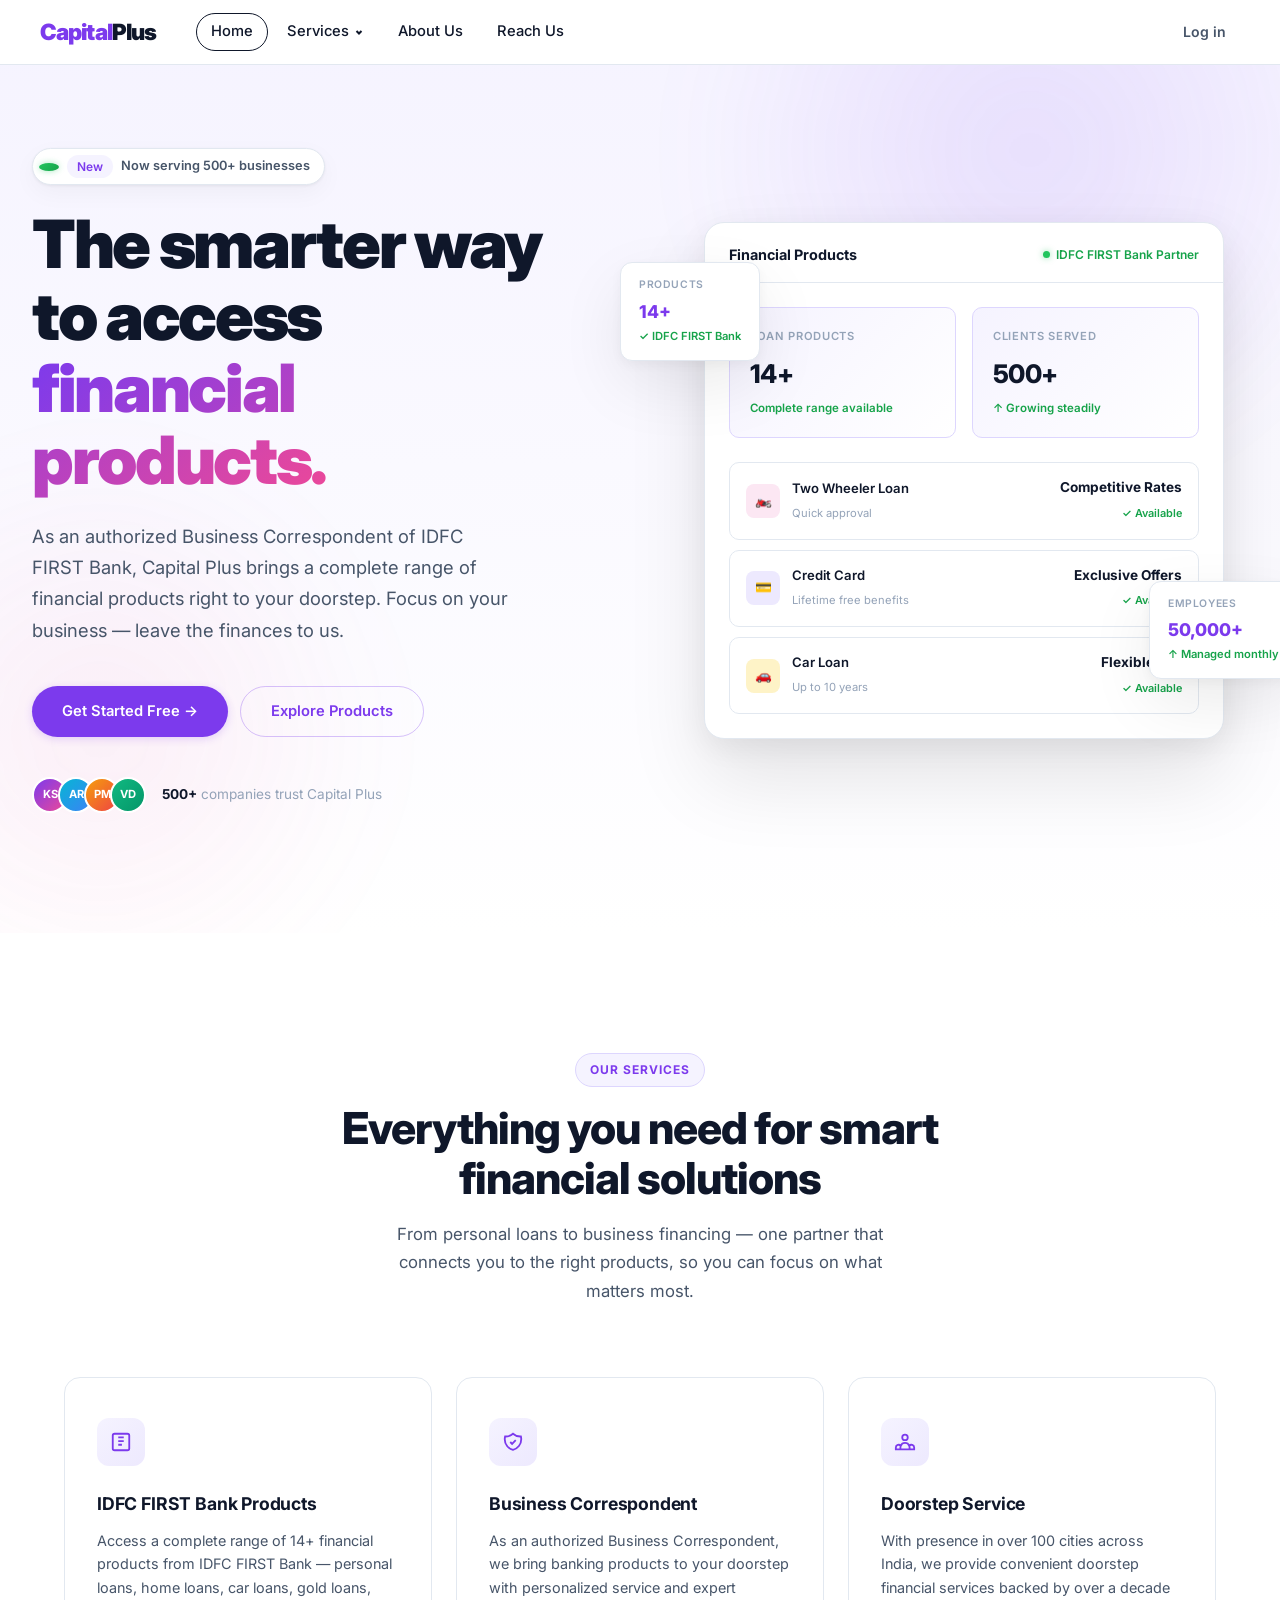
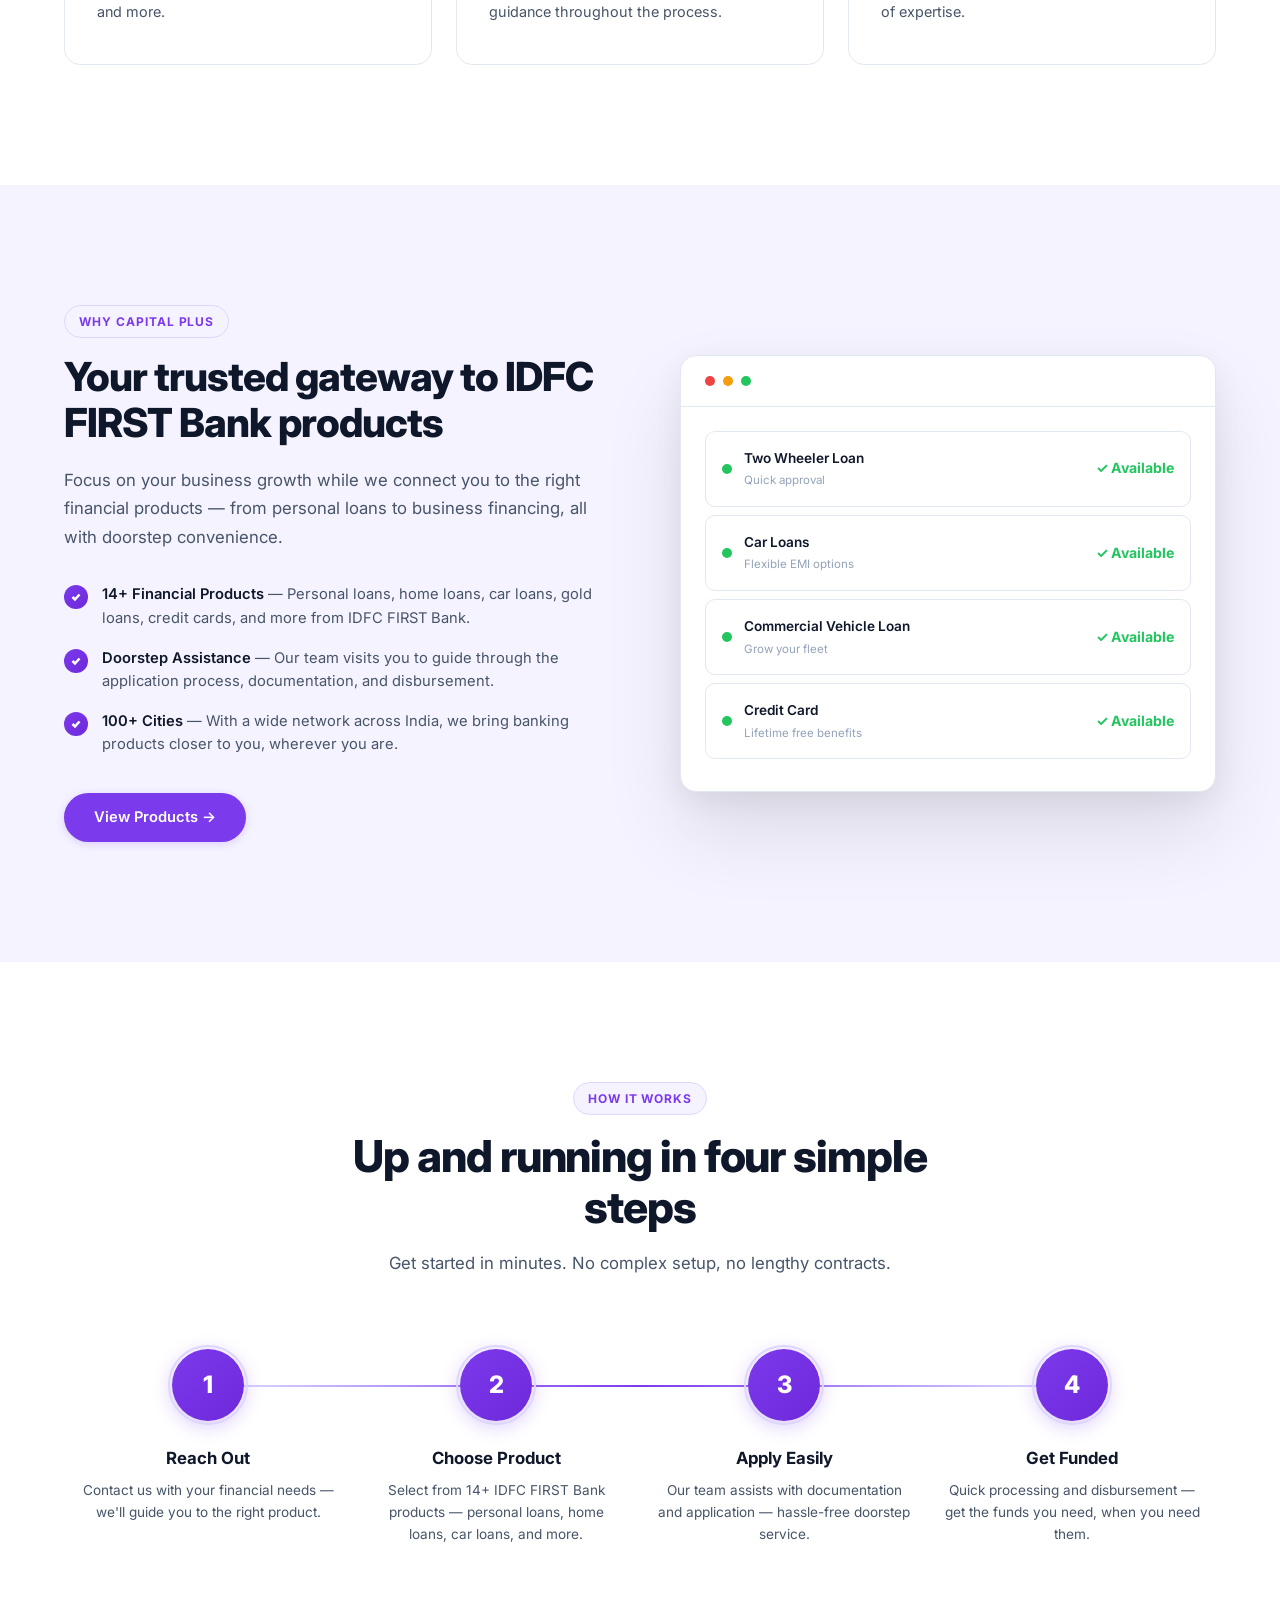
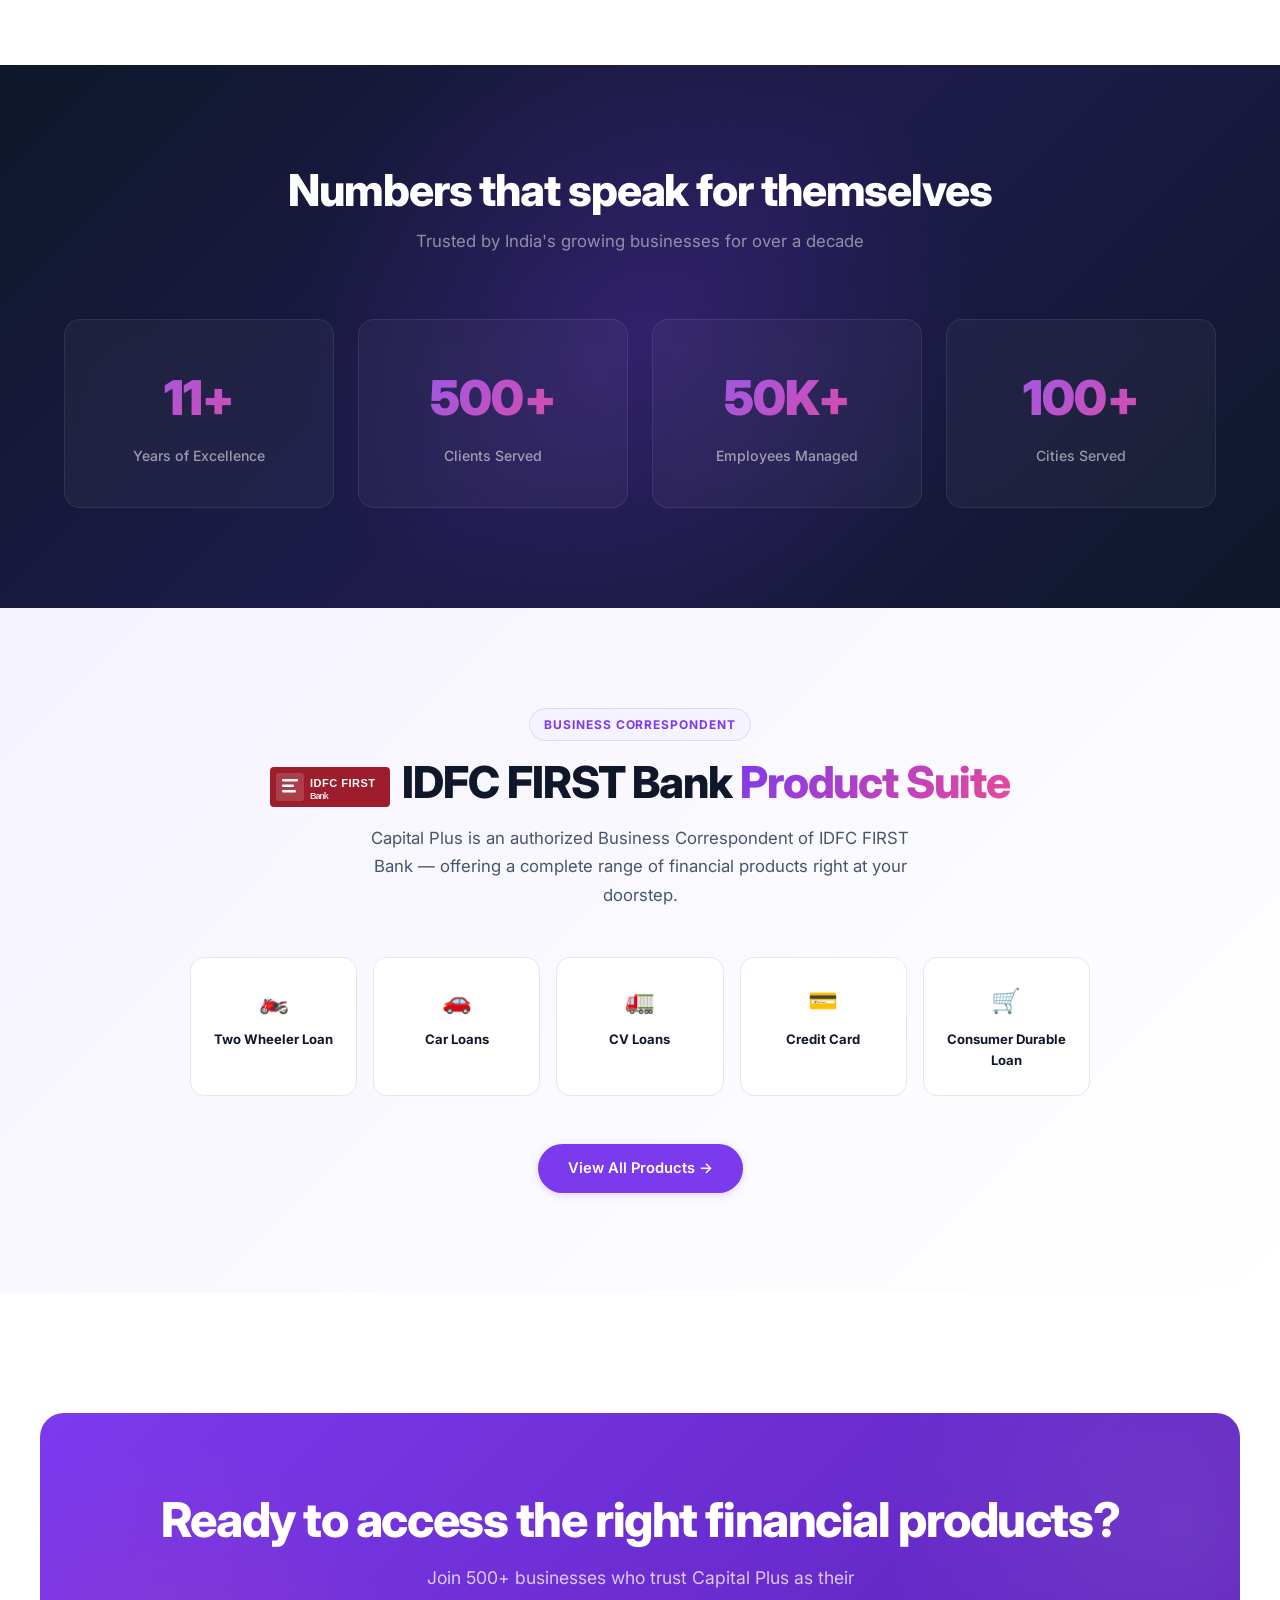
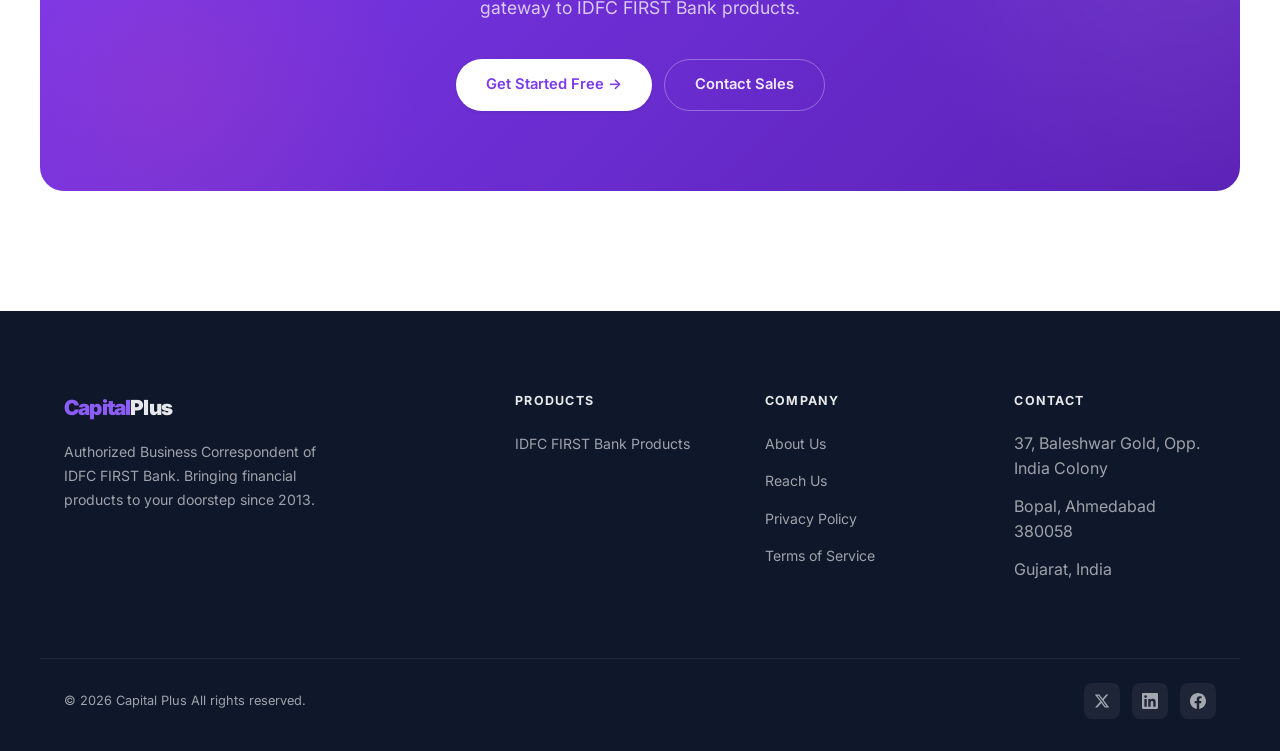
==== commit 99df61ea: "update IDFC product" ====
--- a/website-redesign/index.html
+++ b/website-redesign/index.html
@@ -601,7 +601,7 @@
               <div class="mega-promo-img"><svg width="100" height="34" viewBox="0 0 120 40" xmlns="http://www.w3.org/2000/svg"><rect width="120" height="40" rx="4" fill="#9D1D2C"/><rect x="6" y="6" width="28" height="28" rx="3" fill="rgba(255,255,255,0.15)"/><rect x="12" y="12" width="16" height="2.5" rx="1" fill="#fff"/><rect x="12" y="17.5" width="12" height="2.5" rx="1" fill="#fff"/><rect x="12" y="23" width="14" height="2.5" rx="1" fill="#fff"/><text x="40" y="20" font-family="Arial,sans-serif" font-size="11" font-weight="800" fill="#fff" letter-spacing="0.5">IDFC FIRST</text><text x="40" y="32" font-family="Arial,sans-serif" font-size="9" font-weight="600" fill="rgba(255,255,255,0.85)">Bank</text></svg></div>
               <div class="mega-promo-body">
                 <h3>IDFC FIRST Bank Products</h3>
-                <p>As an authorized Business Correspondent, we bring 14 financial products to your doorstep.</p>
+                <p>As an authorized Business Correspondent, we bring select financial products to your doorstep.</p>
                 <a href="products.html" class="mega-promo-link">Explore →</a>
               </div>
             </div>
@@ -609,12 +609,11 @@
             <div class="mega-cols">
               <div>
                 <div class="mega-col-head">IDFC Bank Products</div>
-                <a href="products.html" class="mega-link"><span class="ml-dot" style="background:#7C3AED"></span> Personal Loan</a>
-                <a href="products.html" class="mega-link"><span class="ml-dot" style="background:#3B82F6"></span> Home Loan</a>
-                <a href="products.html" class="mega-link"><span class="ml-dot" style="background:#10B981"></span> Car &amp; Vehicle Loans</a>
-                <a href="products.html" class="mega-link"><span class="ml-dot" style="background:#F59E0B"></span> Gold Loan</a>
-                <a href="products.html" class="mega-link"><span class="ml-dot" style="background:#EC4899"></span> Two Wheeler Loan</a>
-                <a href="products.html" class="mega-link" style="color:var(--purple);font-weight:700;margin-top:4px">View all 14 products →</a>
+                <a href="products.html" class="mega-link"><span class="ml-dot" style="background:#7C3AED"></span> Two Wheeler Loan</a>
+                <a href="products.html" class="mega-link"><span class="ml-dot" style="background:#10B981"></span> Car Loans</a>
+                <a href="products.html" class="mega-link"><span class="ml-dot" style="background:#3B82F6"></span> Commercial Vehicle Loan</a>
+                <a href="products.html" class="mega-link"><span class="ml-dot" style="background:#EC4899"></span> Credit Card</a>
+                <a href="products.html" class="mega-link"><span class="ml-dot" style="background:#F59E0B"></span> Consumer Durable Loan</a>
               </div>
             </div>
           </div>
@@ -687,17 +686,17 @@
           <div class="dash-rows">
             <div class="dash-row">
               <div class="dash-row-left">
-                <div class="dash-row-icon" style="background:#EDE9FE"><span style="color:#7C3AED">💰</span></div>
-                <div class="dash-row-info"><p>Personal Loan</p><span>Quick approval</span></div>
+                <div class="dash-row-icon" style="background:#FCE7F3"><span style="color:#EC4899">🏍️</span></div>
+                <div class="dash-row-info"><p>Two Wheeler Loan</p><span>Quick approval</span></div>
               </div>
               <div class="dash-row-amount"><p>Competitive Rates</p><span style="color:#16A34A">✓ Available</span></div>
             </div>
             <div class="dash-row">
               <div class="dash-row-left">
-                <div class="dash-row-icon" style="background:#DBEAFE"><span style="color:#3B82F6">🏠</span></div>
-                <div class="dash-row-info"><p>Home Loan</p><span>Long tenure options</span></div>
+                <div class="dash-row-icon" style="background:#EDE9FE"><span style="color:#7C3AED">💳</span></div>
+                <div class="dash-row-info"><p>Credit Card</p><span>Lifetime free benefits</span></div>
               </div>
-              <div class="dash-row-amount"><p>Attractive Rates</p><span style="color:#16A34A">✓ Available</span></div>
+              <div class="dash-row-amount"><p>Exclusive Offers</p><span style="color:#16A34A">✓ Available</span></div>
             </div>
             <div class="dash-row">
               <div class="dash-row-left">
@@ -773,9 +772,9 @@
           <div class="sc-dot" style="background:#22C55E"></div>
         </div>
         <div class="sc-body">
-          <div class="sc-row"><div class="sc-row-left"><div class="sc-row-dot" style="background:#22C55E"></div><div><div class="sc-row-text">Personal Loan<span>Quick disbursement</span></div></div></div><div class="sc-row-right" style="color:#22C55E">✓ Available</div></div>
-          <div class="sc-row"><div class="sc-row-left"><div class="sc-row-dot" style="background:#22C55E"></div><div><div class="sc-row-text">Home Loan<span>Attractive interest rates</span></div></div></div><div class="sc-row-right" style="color:#22C55E">✓ Available</div></div>
-          <div class="sc-row"><div class="sc-row-left"><div class="sc-row-dot" style="background:#22C55E"></div><div><div class="sc-row-text">Gold Loan<span>Instant funds</span></div></div></div><div class="sc-row-right" style="color:#22C55E">✓ Available</div></div>
+          <div class="sc-row"><div class="sc-row-left"><div class="sc-row-dot" style="background:#22C55E"></div><div><div class="sc-row-text">Two Wheeler Loan<span>Quick approval</span></div></div></div><div class="sc-row-right" style="color:#22C55E">✓ Available</div></div>
+          <div class="sc-row"><div class="sc-row-left"><div class="sc-row-dot" style="background:#22C55E"></div><div><div class="sc-row-text">Car Loans<span>Flexible EMI options</span></div></div></div><div class="sc-row-right" style="color:#22C55E">✓ Available</div></div>
+          <div class="sc-row"><div class="sc-row-left"><div class="sc-row-dot" style="background:#22C55E"></div><div><div class="sc-row-text">Commercial Vehicle Loan<span>Grow your fleet</span></div></div></div><div class="sc-row-right" style="color:#22C55E">✓ Available</div></div>
           <div class="sc-row"><div class="sc-row-left"><div class="sc-row-dot" style="background:#22C55E"></div><div><div class="sc-row-text">Credit Card<span>Lifetime free benefits</span></div></div></div><div class="sc-row-right" style="color:#22C55E">✓ Available</div></div>
         </div>
       </div>
@@ -823,13 +822,13 @@
     <h2 class="animate" style="font-size:clamp(2rem,3.5vw,2.75rem);font-weight:800;line-height:1.15;letter-spacing:-.025em;margin-bottom:16px"><svg width="120" height="40" viewBox="0 0 120 40" xmlns="http://www.w3.org/2000/svg" style="vertical-align:middle;margin-right:12px"><rect width="120" height="40" rx="4" fill="#9D1D2C"/><rect x="6" y="6" width="28" height="28" rx="3" fill="rgba(255,255,255,0.15)"/><rect x="12" y="12" width="16" height="2.5" rx="1" fill="#fff"/><rect x="12" y="17.5" width="12" height="2.5" rx="1" fill="#fff"/><rect x="12" y="23" width="14" height="2.5" rx="1" fill="#fff"/><text x="40" y="20" font-family="Arial,sans-serif" font-size="11" font-weight="800" fill="#fff" letter-spacing="0.5">IDFC FIRST</text><text x="40" y="32" font-family="Arial,sans-serif" font-size="9" font-weight="600" fill="rgba(255,255,255,0.85)">Bank</text></svg>IDFC FIRST Bank <span class="gradient-text">Product Suite</span></h2>
     <p class="animate" style="font-size:1.05rem;color:var(--text-2);line-height:1.7;max-width:560px;margin:0 auto 48px">Capital Plus is an authorized Business Correspondent of IDFC FIRST Bank — offering a complete range of financial products right at your doorstep.</p>
     <div style="display:grid;grid-template-columns:repeat(auto-fill,minmax(160px,1fr));gap:16px;max-width:900px;margin:0 auto 48px">
-      <div class="animate" style="padding:24px 16px;border-radius:14px;background:var(--white);border:1px solid var(--border);text-align:center;transition:all .3s;cursor:default"><div style="font-size:1.5rem;margin-bottom:8px">💰</div><div style="font-size:.82rem;font-weight:700;color:var(--text)">Personal Loan</div></div>
-      <div class="animate" style="padding:24px 16px;border-radius:14px;background:var(--white);border:1px solid var(--border);text-align:center;transition:all .3s"><div style="font-size:1.5rem;margin-bottom:8px">🏠</div><div style="font-size:.82rem;font-weight:700;color:var(--text)">Home Loan</div></div>
-      <div class="animate" style="padding:24px 16px;border-radius:14px;background:var(--white);border:1px solid var(--border);text-align:center;transition:all .3s"><div style="font-size:1.5rem;margin-bottom:8px">🚗</div><div style="font-size:.82rem;font-weight:700;color:var(--text)">Car Loan</div></div>
-      <div class="animate" style="padding:24px 16px;border-radius:14px;background:var(--white);border:1px solid var(--border);text-align:center;transition:all .3s"><div style="font-size:1.5rem;margin-bottom:8px">✨</div><div style="font-size:.82rem;font-weight:700;color:var(--text)">Gold Loan</div></div>
-      <div class="animate" style="padding:24px 16px;border-radius:14px;background:var(--white);border:1px solid var(--border);text-align:center;transition:all .3s"><div style="font-size:1.5rem;margin-bottom:8px">🏍️</div><div style="font-size:.82rem;font-weight:700;color:var(--text)">Two Wheeler</div></div>
-    </div>
-    <a href="products.html" class="btn btn-primary btn-lg animate">View All 14 Products →</a>
+      <div class="animate" style="padding:24px 16px;border-radius:14px;background:var(--white);border:1px solid var(--border);text-align:center;transition:all .3s;cursor:default"><div style="font-size:1.5rem;margin-bottom:8px">🏍️</div><div style="font-size:.82rem;font-weight:700;color:var(--text)">Two Wheeler Loan</div></div>
+      <div class="animate" style="padding:24px 16px;border-radius:14px;background:var(--white);border:1px solid var(--border);text-align:center;transition:all .3s"><div style="font-size:1.5rem;margin-bottom:8px">🚗</div><div style="font-size:.82rem;font-weight:700;color:var(--text)">Car Loans</div></div>
+      <div class="animate" style="padding:24px 16px;border-radius:14px;background:var(--white);border:1px solid var(--border);text-align:center;transition:all .3s"><div style="font-size:1.5rem;margin-bottom:8px">🚛</div><div style="font-size:.82rem;font-weight:700;color:var(--text)">CV Loans</div></div>
+      <div class="animate" style="padding:24px 16px;border-radius:14px;background:var(--white);border:1px solid var(--border);text-align:center;transition:all .3s"><div style="font-size:1.5rem;margin-bottom:8px">💳</div><div style="font-size:.82rem;font-weight:700;color:var(--text)">Credit Card</div></div>
+      <div class="animate" style="padding:24px 16px;border-radius:14px;background:var(--white);border:1px solid var(--border);text-align:center;transition:all .3s"><div style="font-size:1.5rem;margin-bottom:8px">🛒</div><div style="font-size:.82rem;font-weight:700;color:var(--text)">Consumer Durable Loan</div></div>
+    </div>
+    <a href="products.html" class="btn btn-primary btn-lg animate">View All Products →</a>
   </div>
 </section>
 
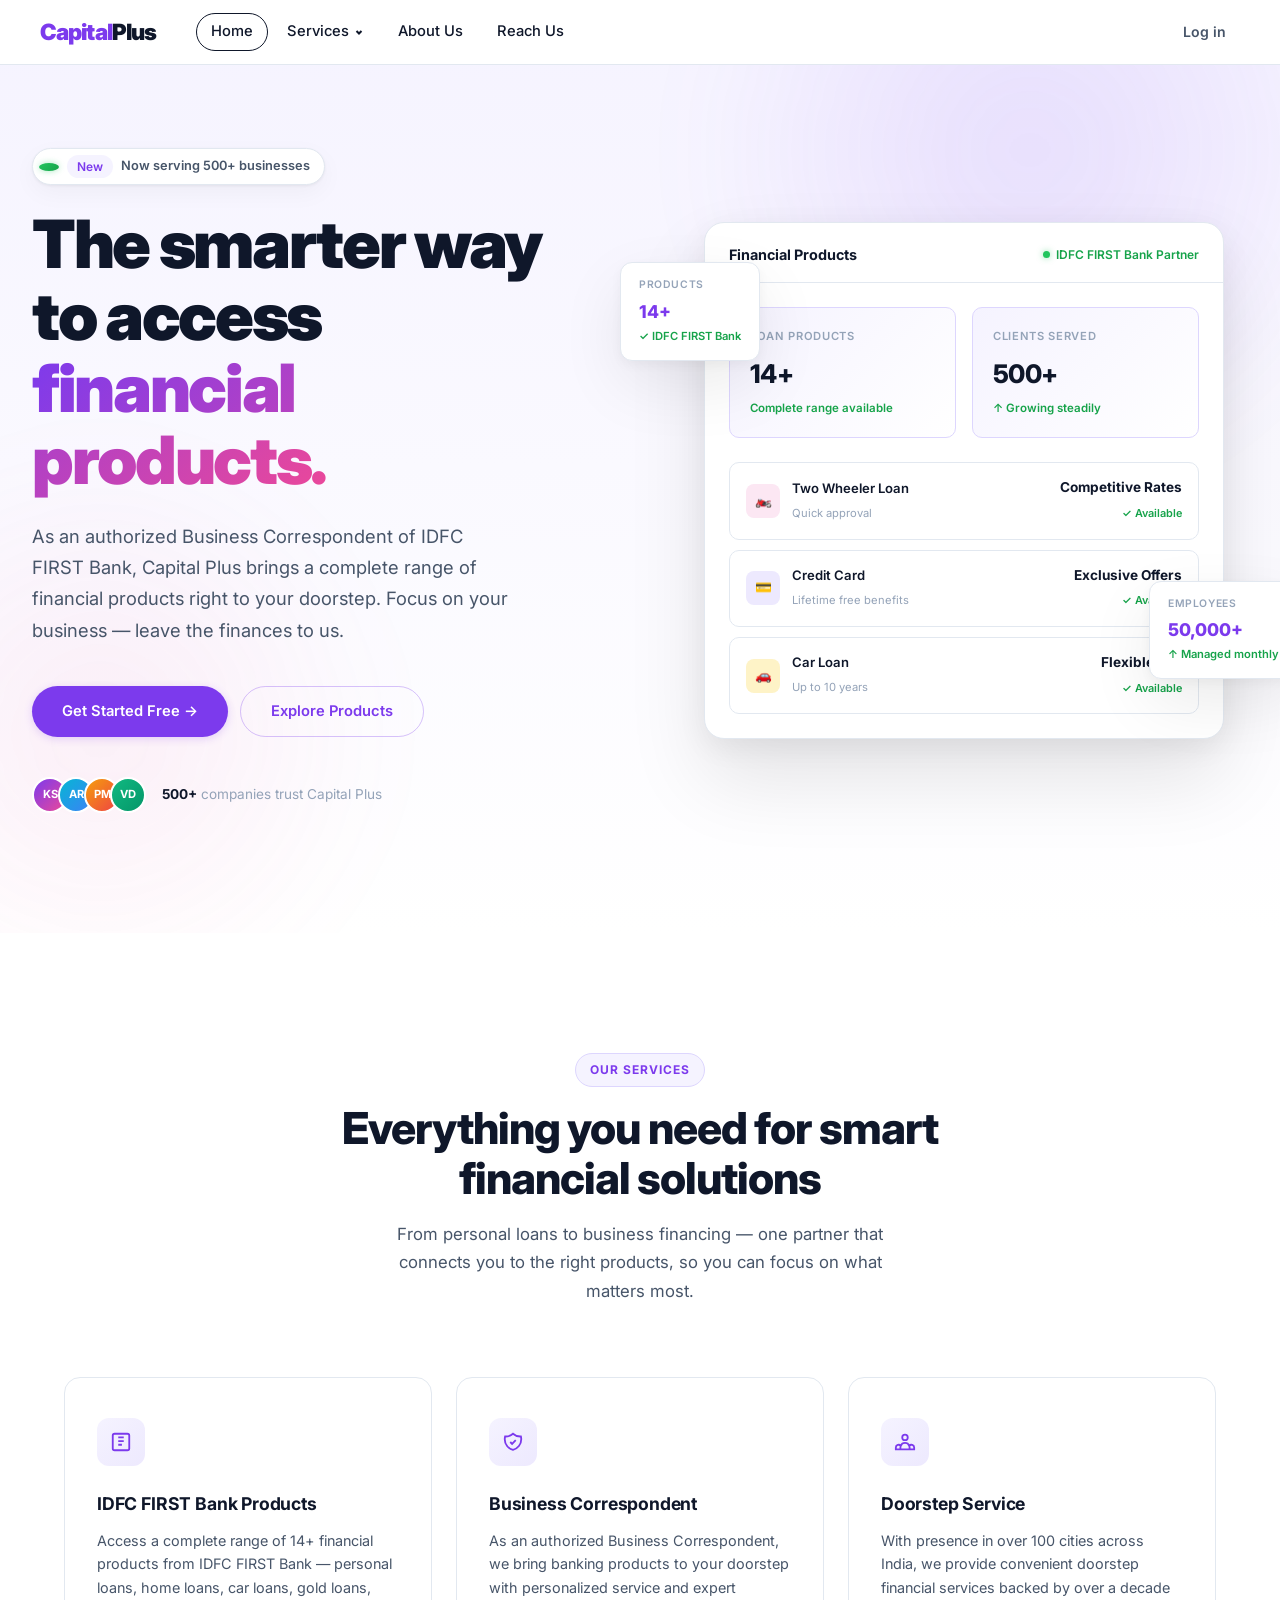
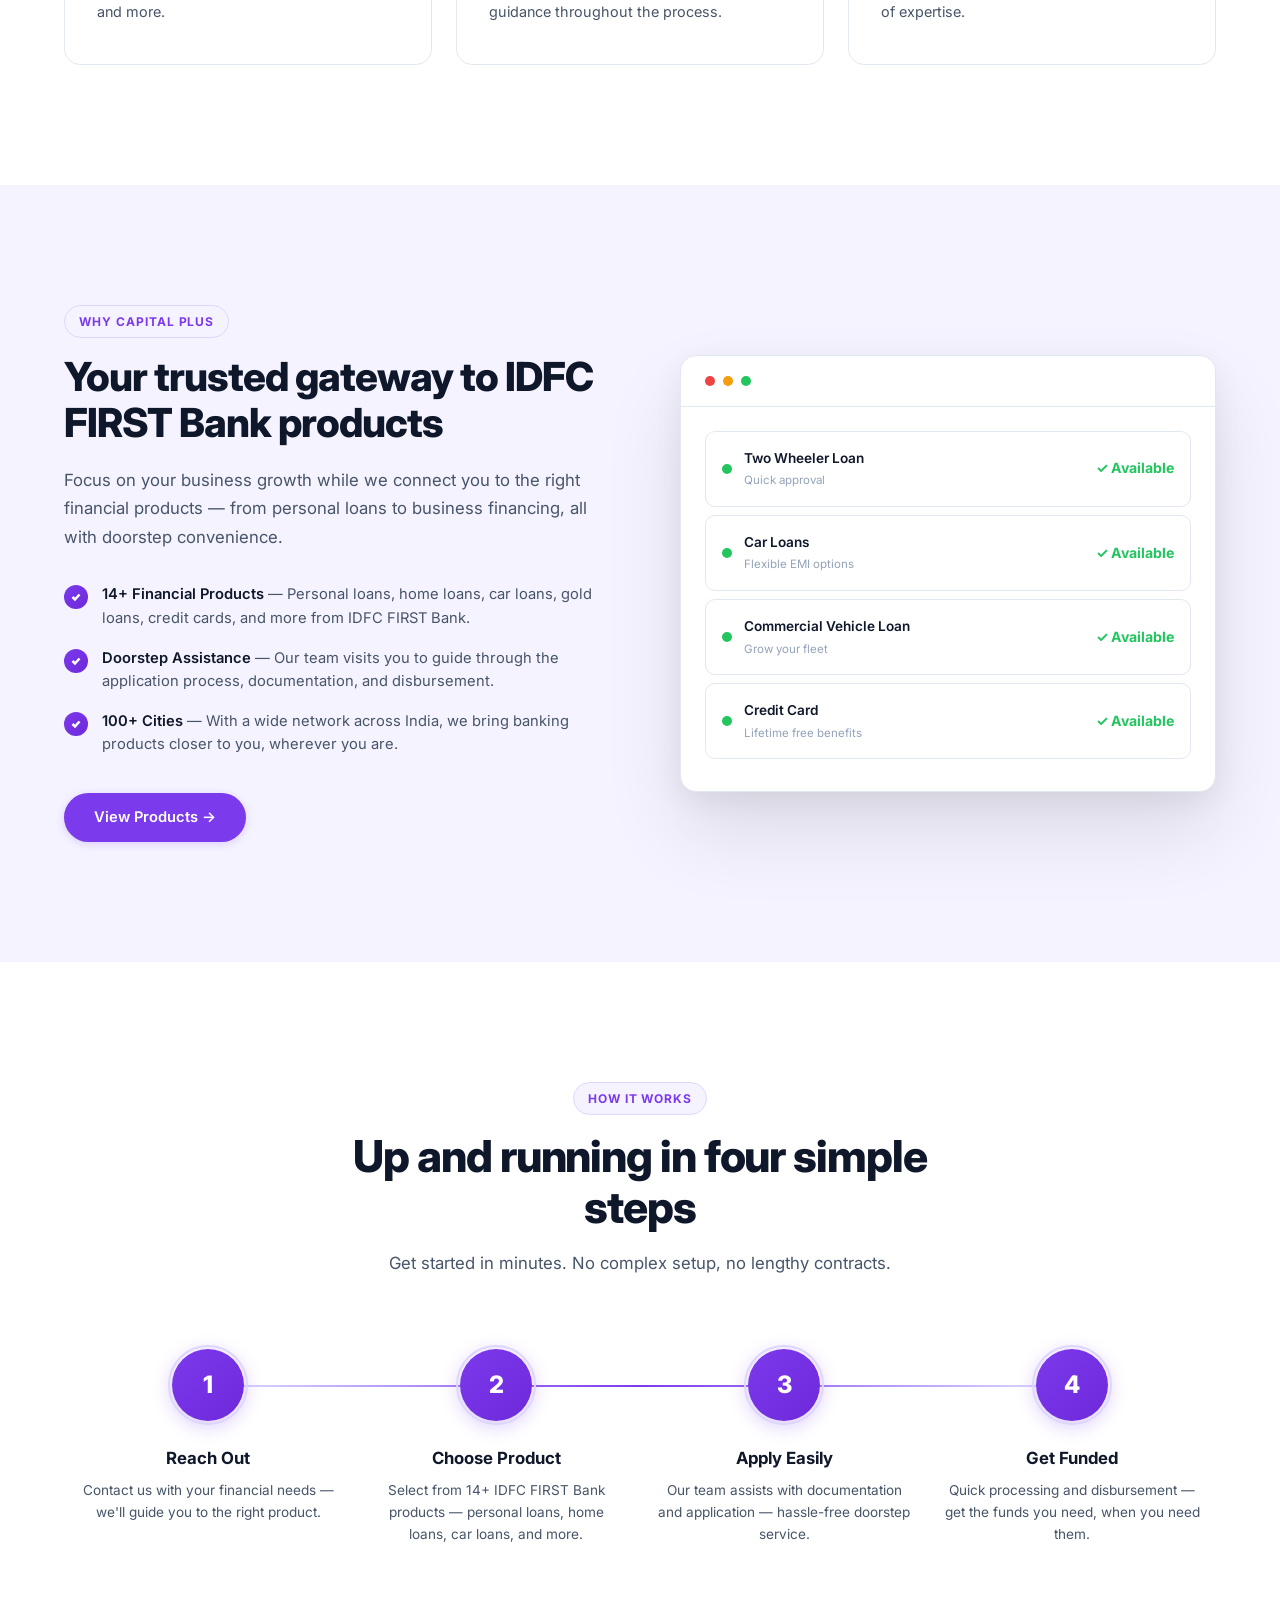
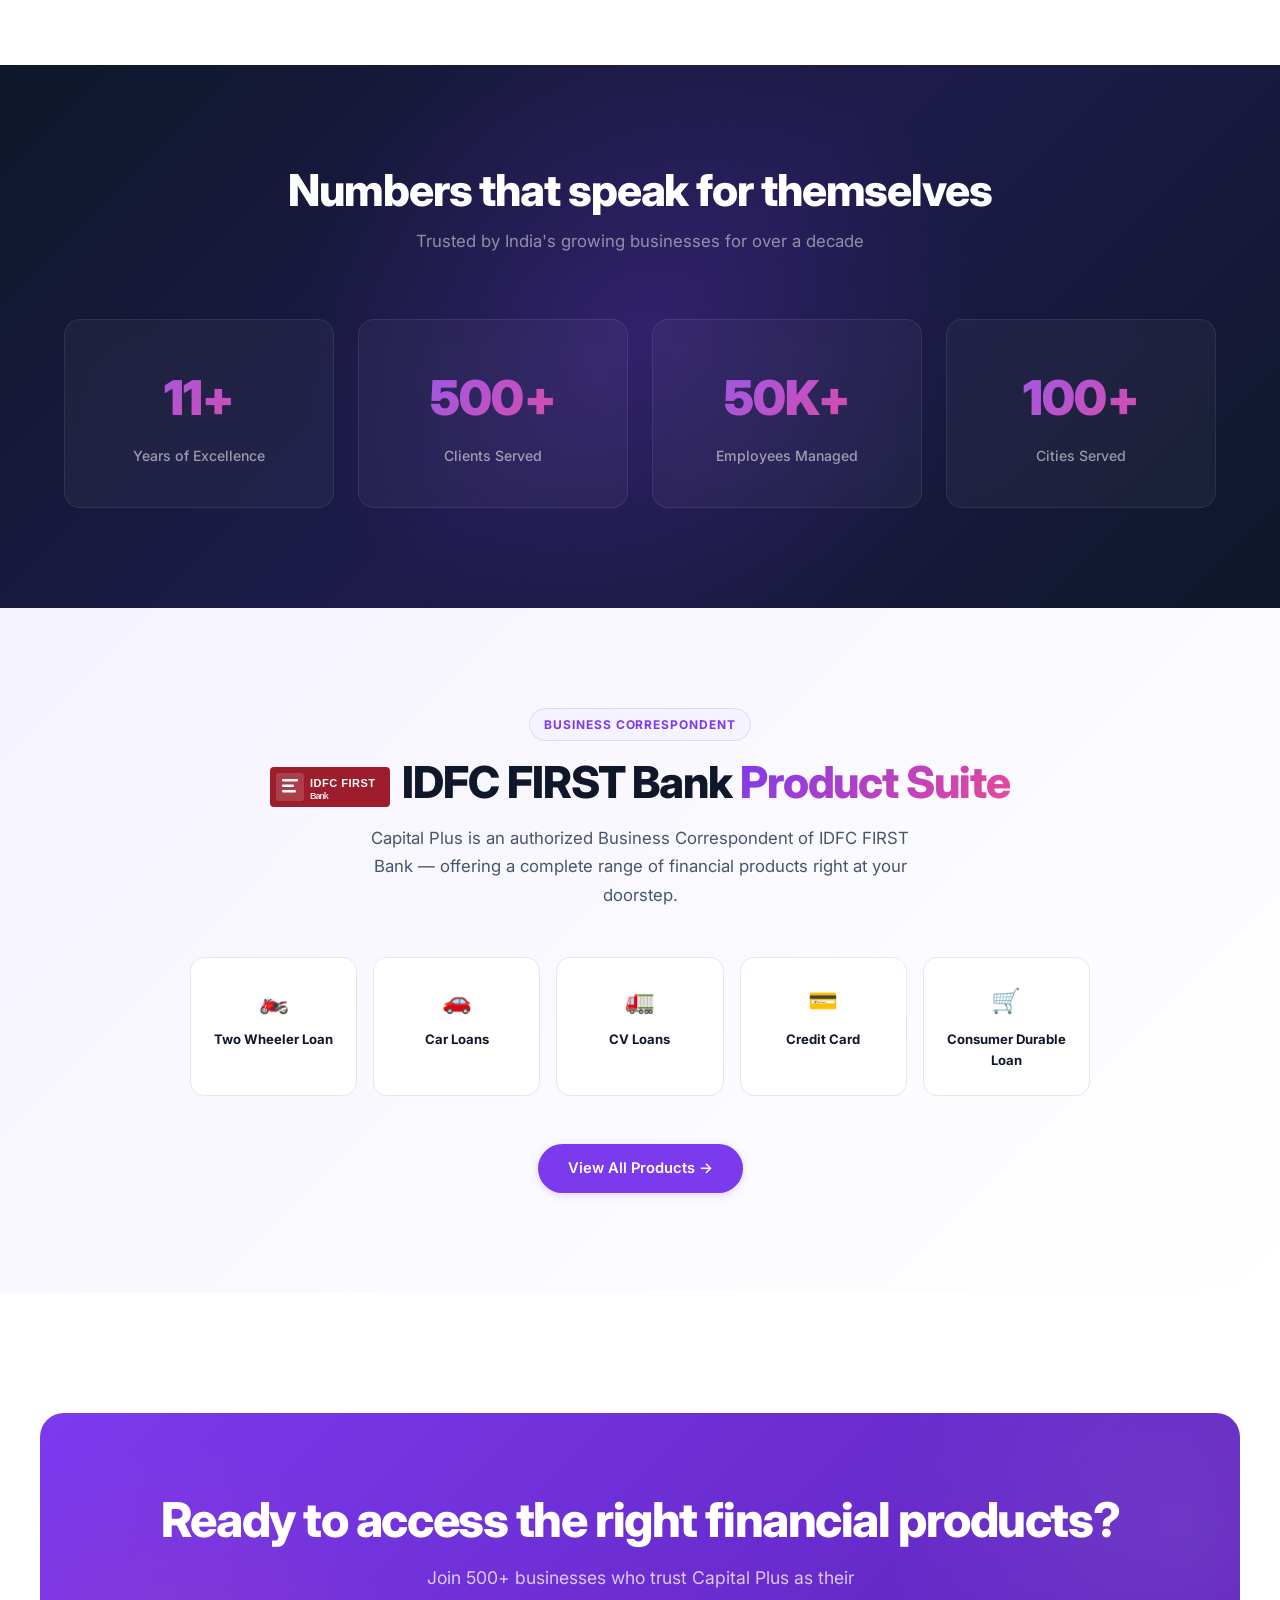
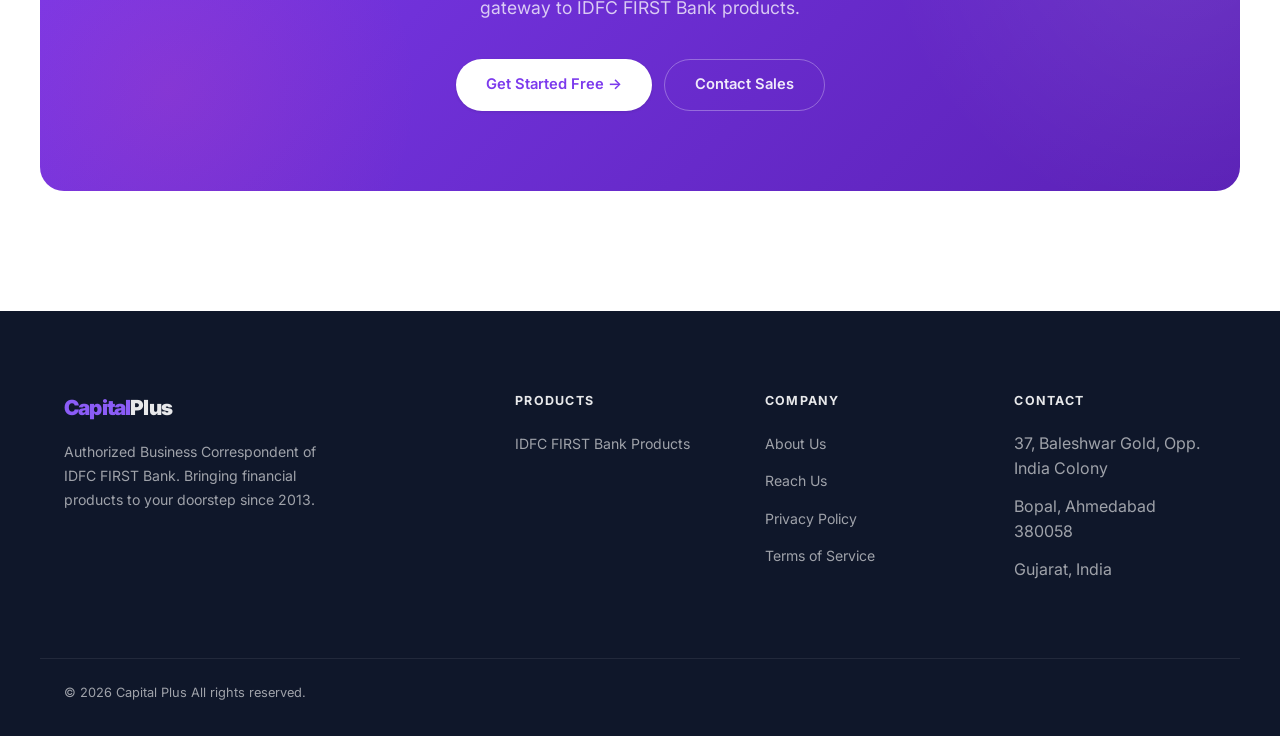
==== commit 43f9260d: "remove the social media icons" ====
--- a/website-redesign/index.html
+++ b/website-redesign/index.html
@@ -879,11 +879,6 @@
   </div>
   <div class="footer-bottom">
     <p>&copy; 2026 Capital Plus All rights reserved.</p>
-    <div class="footer-social">
-      <a href="#" aria-label="Twitter"><svg viewBox="0 0 24 24" fill="currentColor"><path d="M18.244 2.25h3.308l-7.227 8.26 8.502 11.24H16.17l-5.214-6.817L4.99 21.75H1.68l7.73-8.835L1.254 2.25H8.08l4.713 6.231zm-1.161 17.52h1.833L7.084 4.126H5.117z"/></svg></a>
-      <a href="#" aria-label="LinkedIn"><svg viewBox="0 0 24 24" fill="currentColor"><path d="M20.447 20.452h-3.554v-5.569c0-1.328-.027-3.037-1.852-3.037-1.853 0-2.136 1.445-2.136 2.939v5.667H9.351V9h3.414v1.561h.046c.477-.9 1.637-1.85 3.37-1.85 3.601 0 4.267 2.37 4.267 5.455v6.286zM5.337 7.433a2.062 2.062 0 01-2.063-2.065 2.064 2.064 0 112.063 2.065zm1.782 13.019H3.555V9h3.564v11.452zM22.225 0H1.771C.792 0 0 .774 0 1.729v20.542C0 23.227.792 24 1.771 24h20.451C23.2 24 24 23.227 24 22.271V1.729C24 .774 23.2 0 22.222 0h.003z"/></svg></a>
-      <a href="#" aria-label="Facebook"><svg viewBox="0 0 24 24" fill="currentColor"><path d="M24 12.073c0-6.627-5.373-12-12-12s-12 5.373-12 12c0 5.99 4.388 10.954 10.125 11.854v-8.385H7.078v-3.47h3.047V9.43c0-3.007 1.792-4.669 4.533-4.669 1.312 0 2.686.235 2.686.235v2.953H15.83c-1.491 0-1.956.925-1.956 1.874v2.25h3.328l-.532 3.47h-2.796v8.385C19.612 23.027 24 18.062 24 12.073z"/></svg></a>
-    </div>
   </div>
 </footer>
 
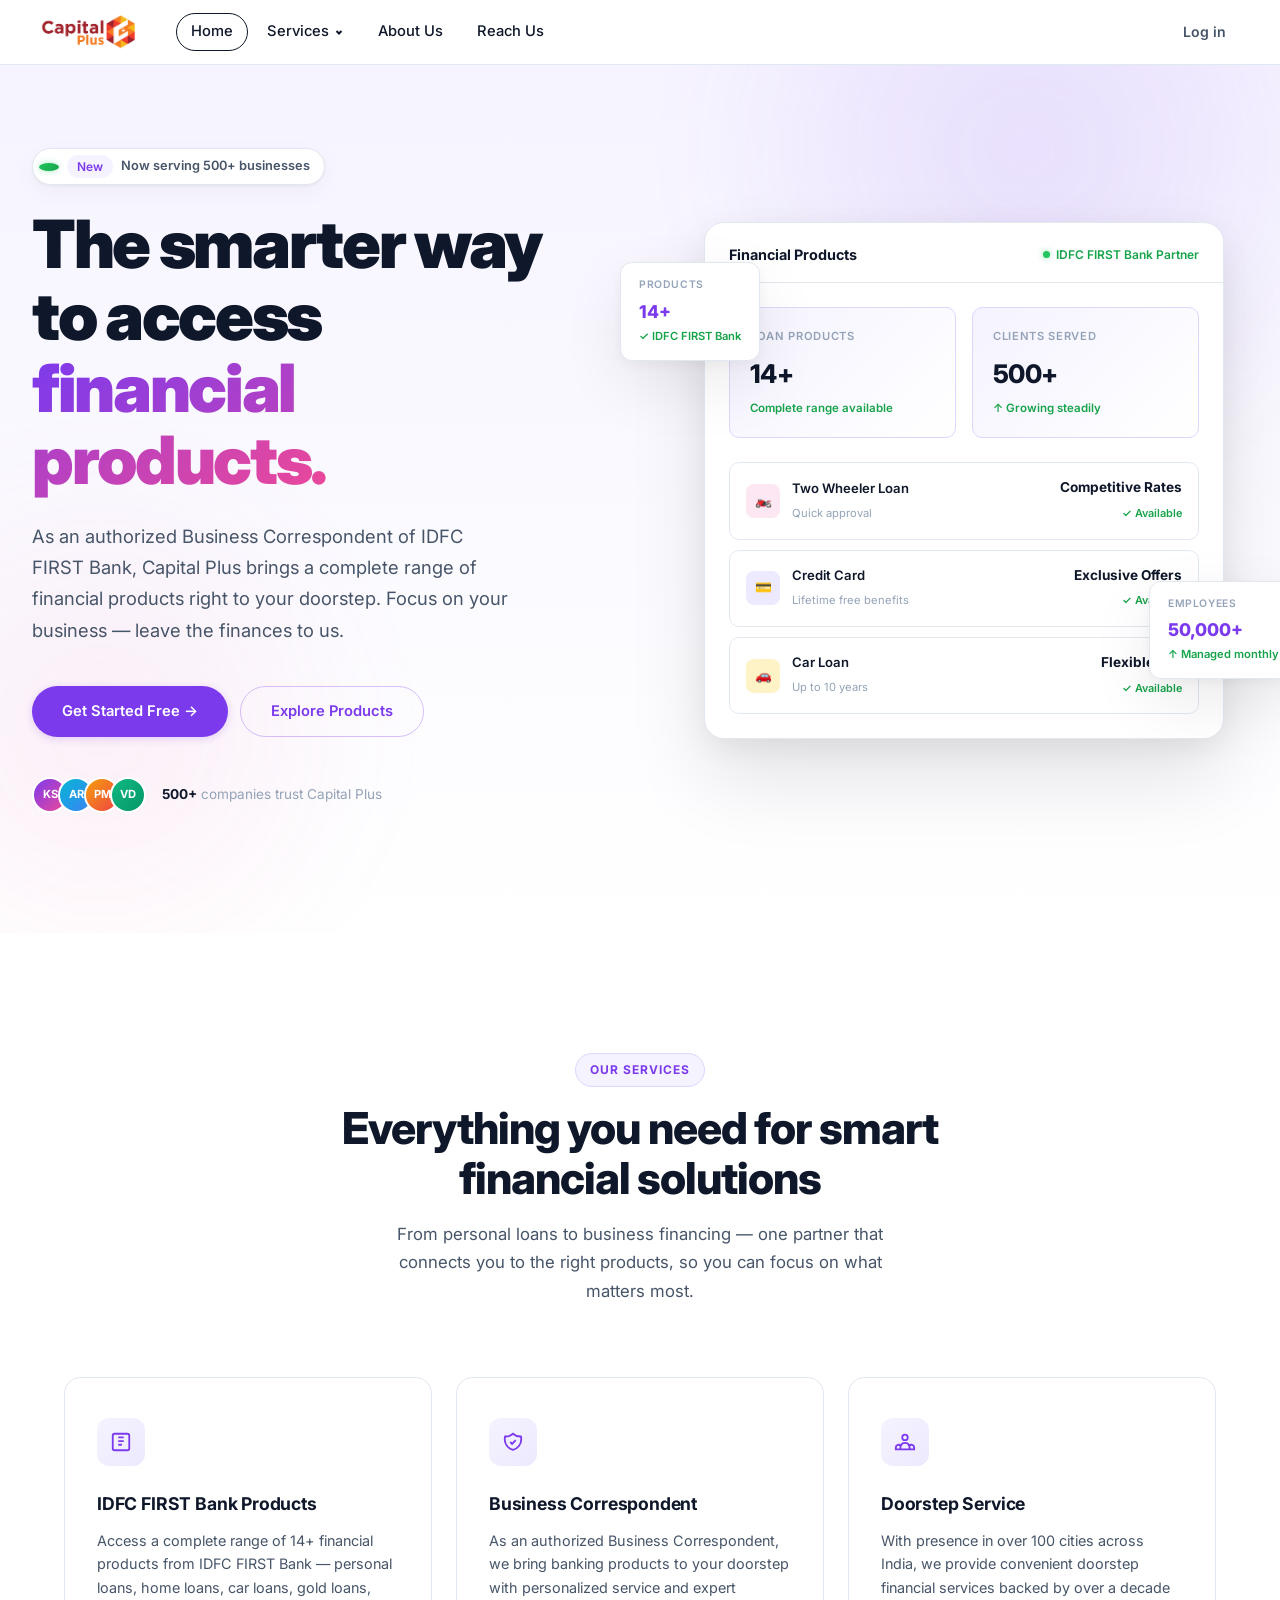
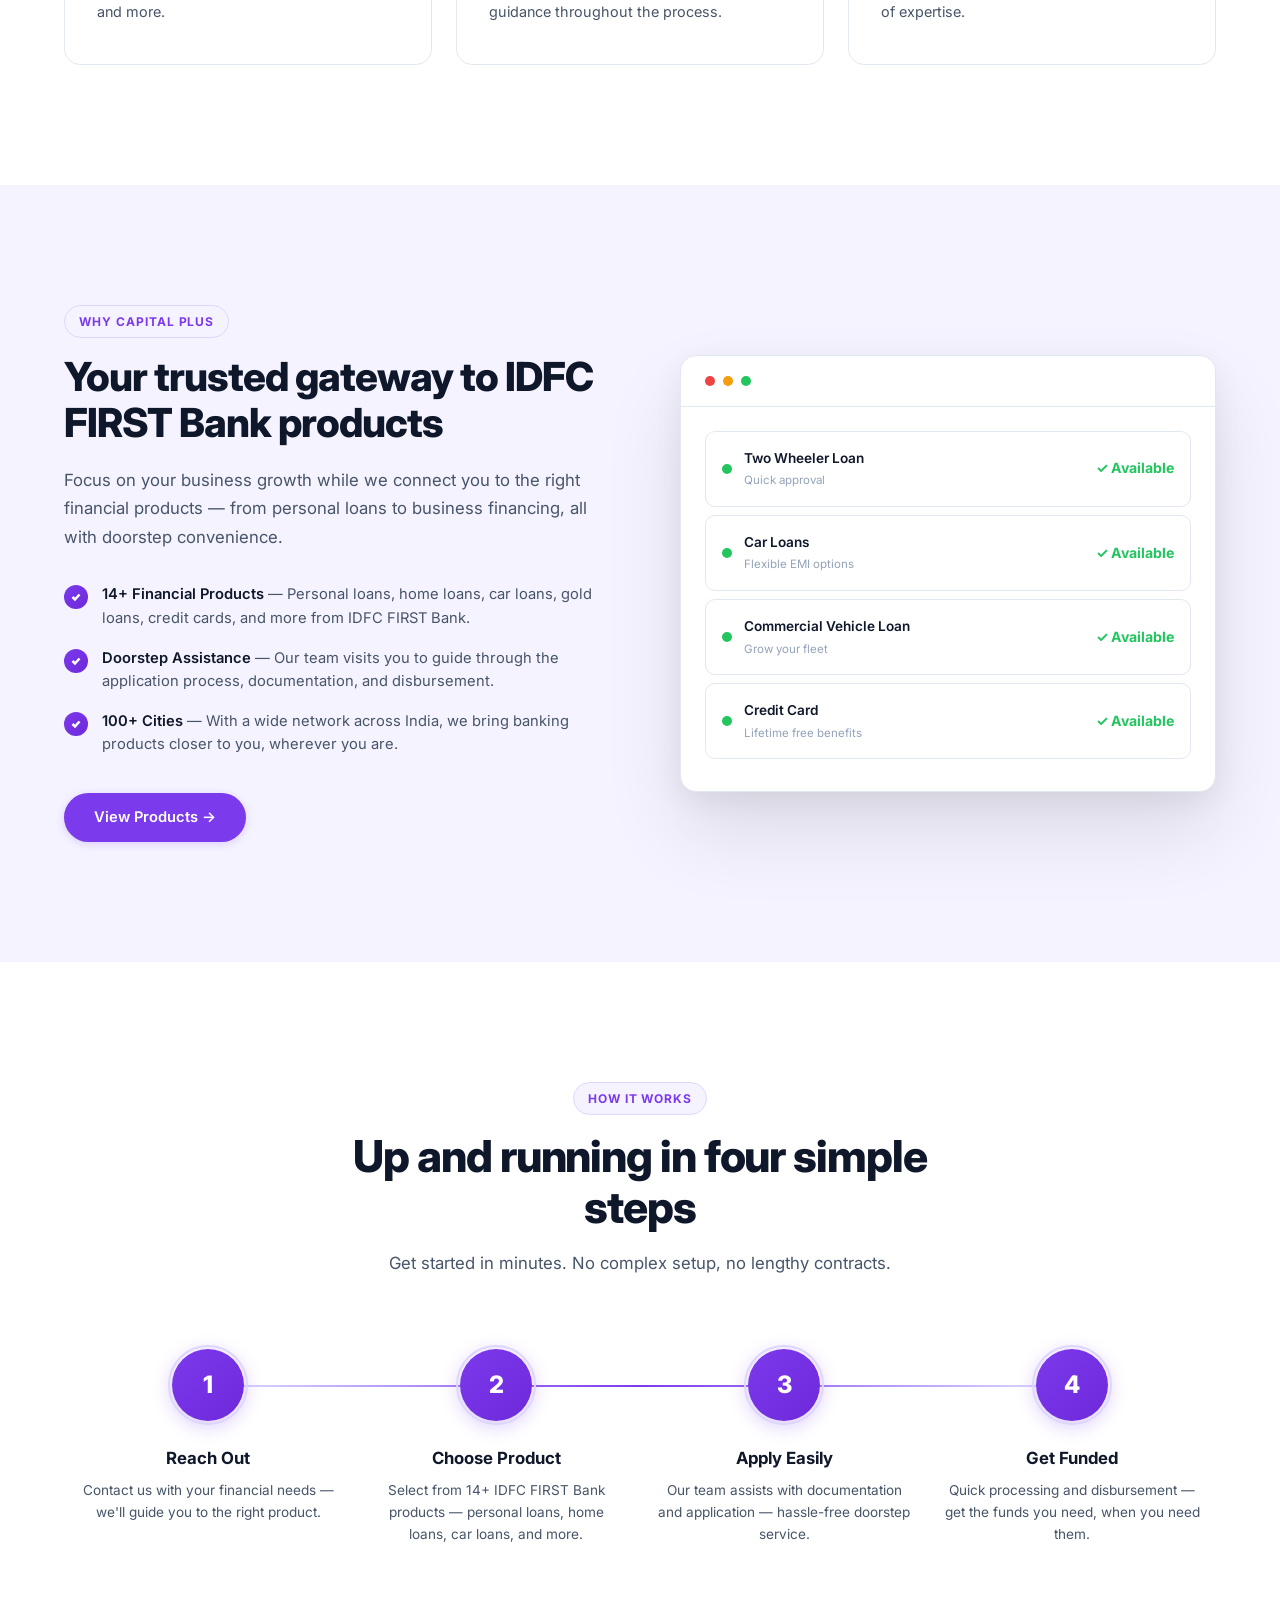
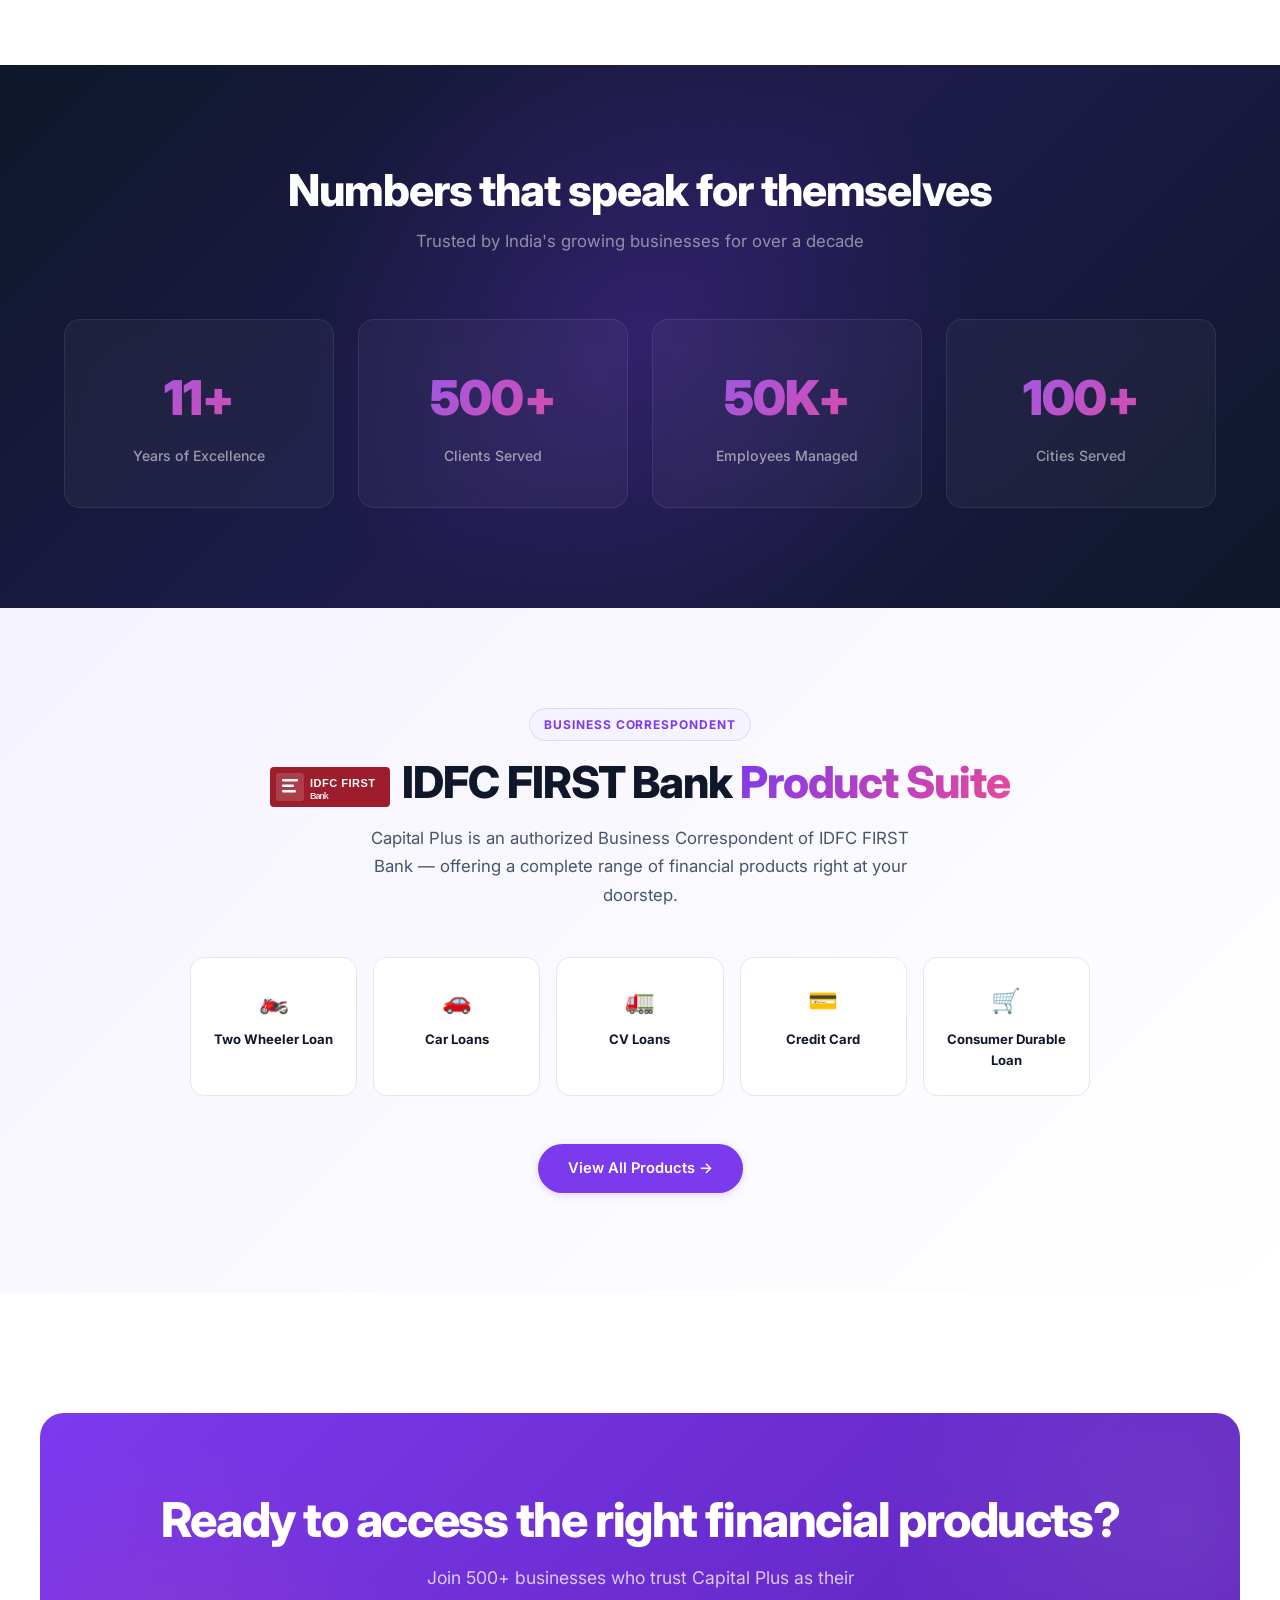
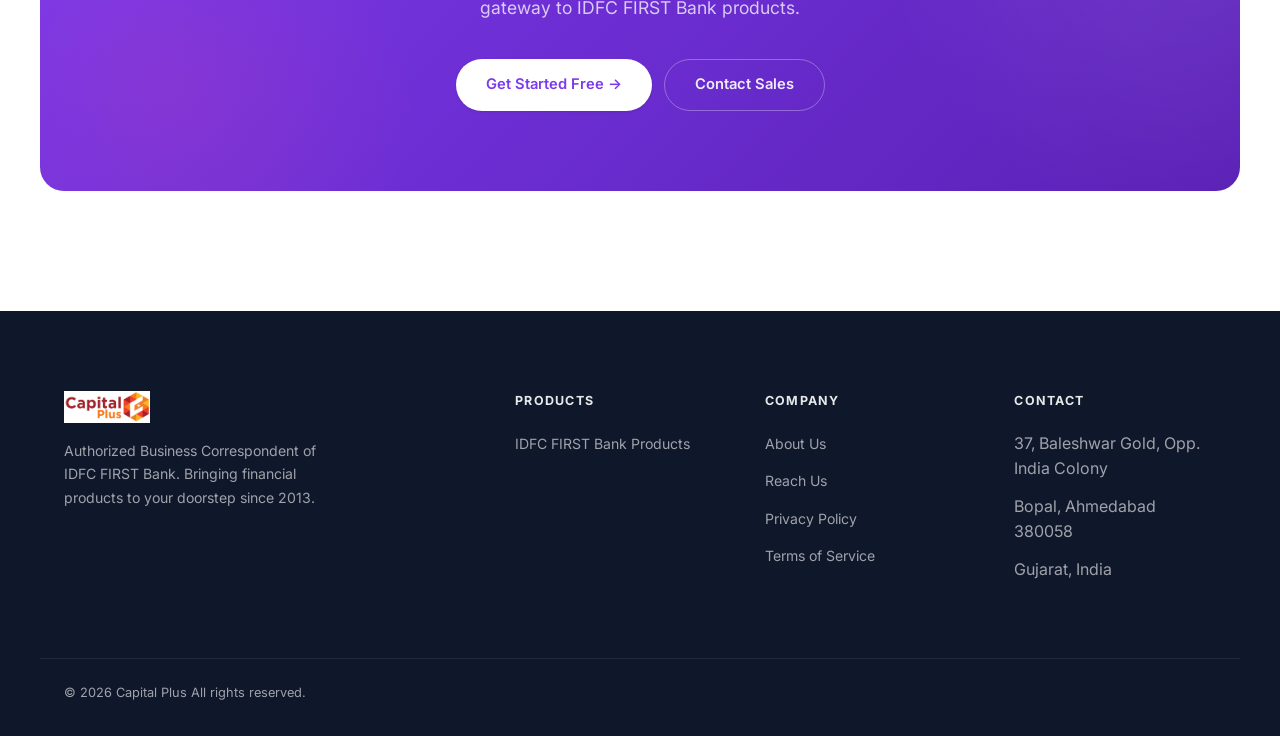
==== commit 4e2d2ced: "logo change" ====
--- a/website-redesign/index.html
+++ b/website-redesign/index.html
@@ -90,8 +90,8 @@
   max-width:1320px;width:100%;margin:0 auto;padding:0 40px;
   display:flex;align-items:center;height:64px;
 }
-.logo{font-size:1.4rem;font-weight:900;letter-spacing:-.04em;margin-right:40px;white-space:nowrap}
-.logo .c{color:var(--purple)}.logo .p{color:var(--text)}
+.logo{margin-right:40px;white-space:nowrap;display:flex;align-items:center}
+.logo img{height:36px;width:auto}
 
 /* Nav Links — Wise style: normal case, pill on hover/active */
 .nav-links{display:flex;align-items:center;gap:4px;height:100%;margin:0;padding:0}
@@ -506,9 +506,8 @@
   display:grid;grid-template-columns:2fr 1fr 1fr 1fr;gap:48px;
   margin-bottom:64px;
 }
-.footer-brand .logo{font-size:1.3rem;margin-bottom:16px}
-.footer-brand .logo .c{color:var(--purple-l)}
-.footer-brand .logo .p{color:rgba(255,255,255,.9)}
+.footer-brand .logo{margin-bottom:16px}
+.footer-brand .logo img{height:32px;width:auto}
 .footer-brand>p{font-size:.88rem;line-height:1.7;max-width:280px}
 .footer h4{
   color:rgba(255,255,255,.9);font-size:.78rem;font-weight:700;
@@ -586,7 +585,7 @@
 <!-- ═══════ NAVBAR ═══════ -->
 <nav class="nav" id="mainNav">
   <div class="nav-inner">
-    <a href="index.html" class="logo"><span class="c">Capital</span><span class="p">Plus</span></a>
+    <a href="index.html" class="logo"><img src="images/logo.png" alt="Capital Plus"></a>
 
     <button class="hamburger" id="hamburger" aria-label="Menu"><span></span><span></span><span></span></button>
 
@@ -850,7 +849,7 @@
 <footer class="footer">
   <div class="footer-grid">
     <div class="footer-brand">
-      <div class="logo"><span class="c">Capital</span><span class="p">Plus</span></div>
+      <div class="logo"><img src="images/logo.png" alt="Capital Plus"></div>
       <p>Authorized Business Correspondent of IDFC FIRST Bank. Bringing financial products to your doorstep since 2013.</p>
     </div>
     <div>
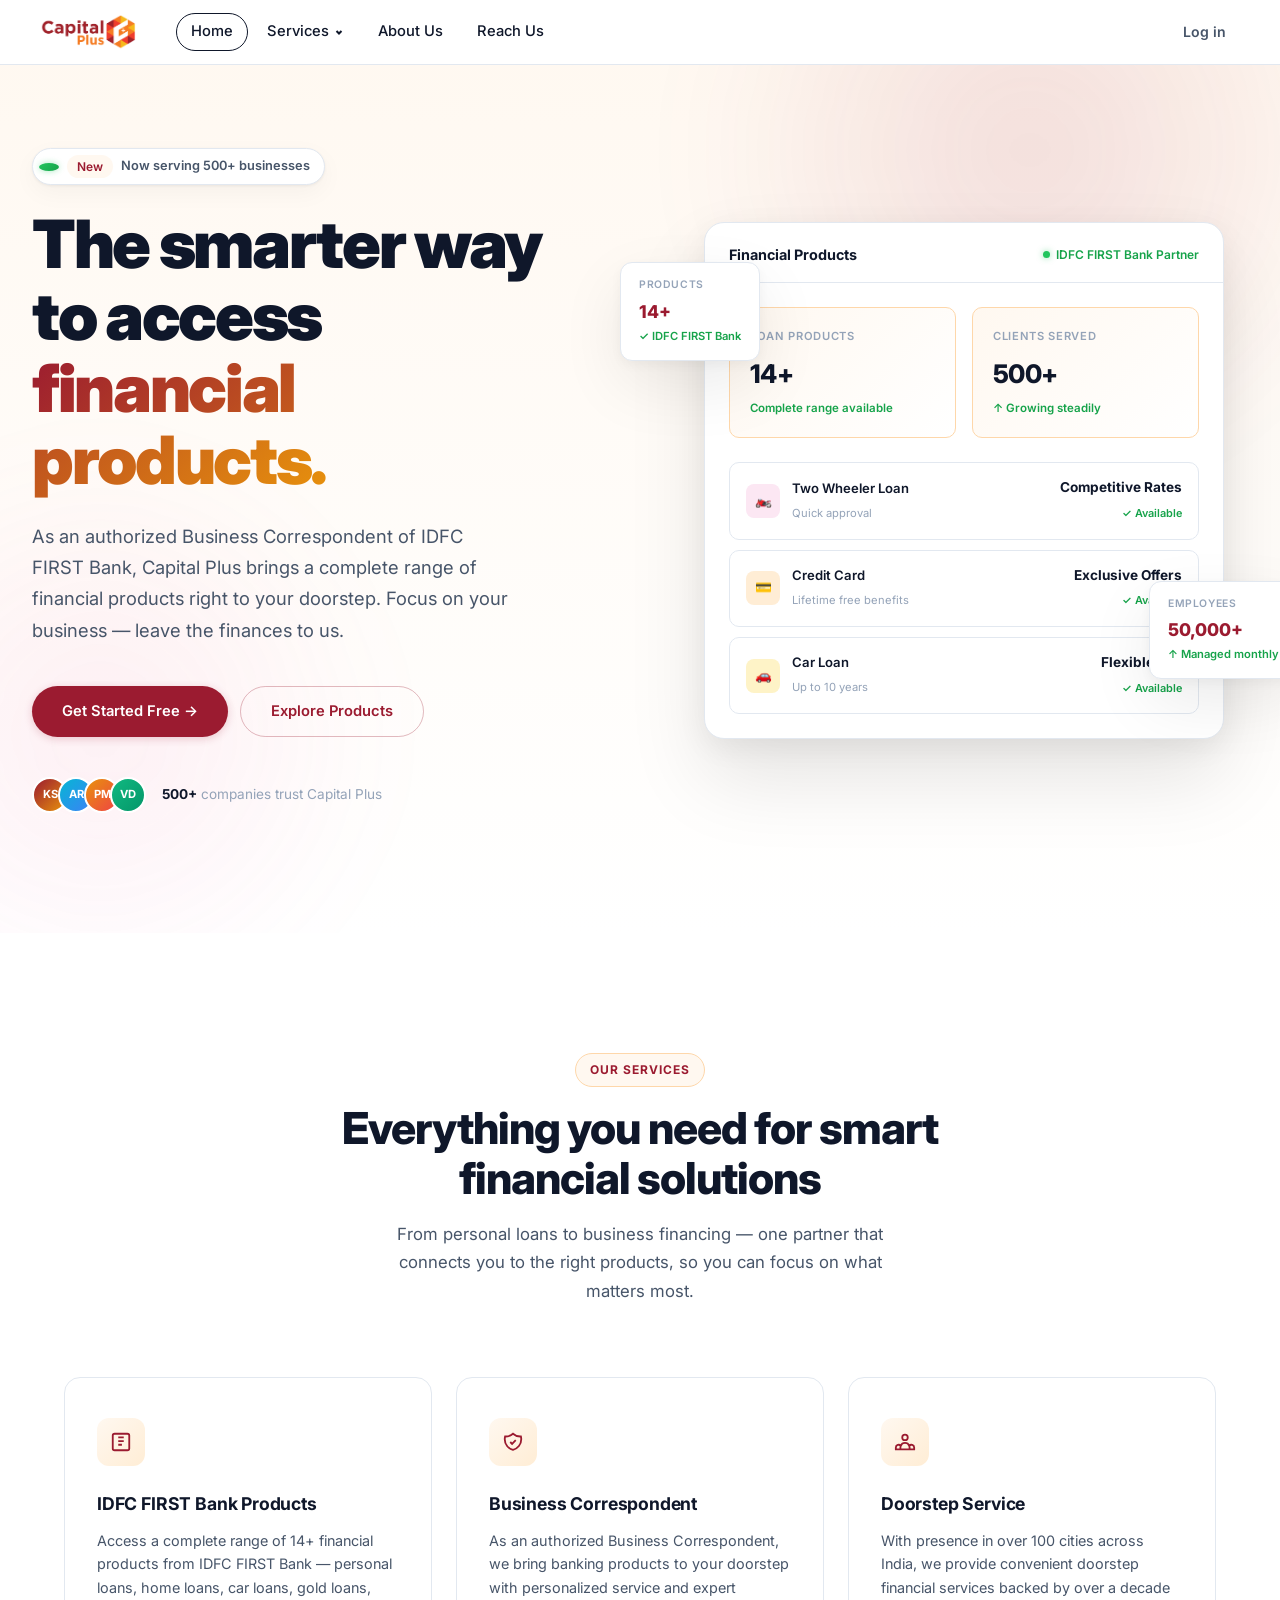
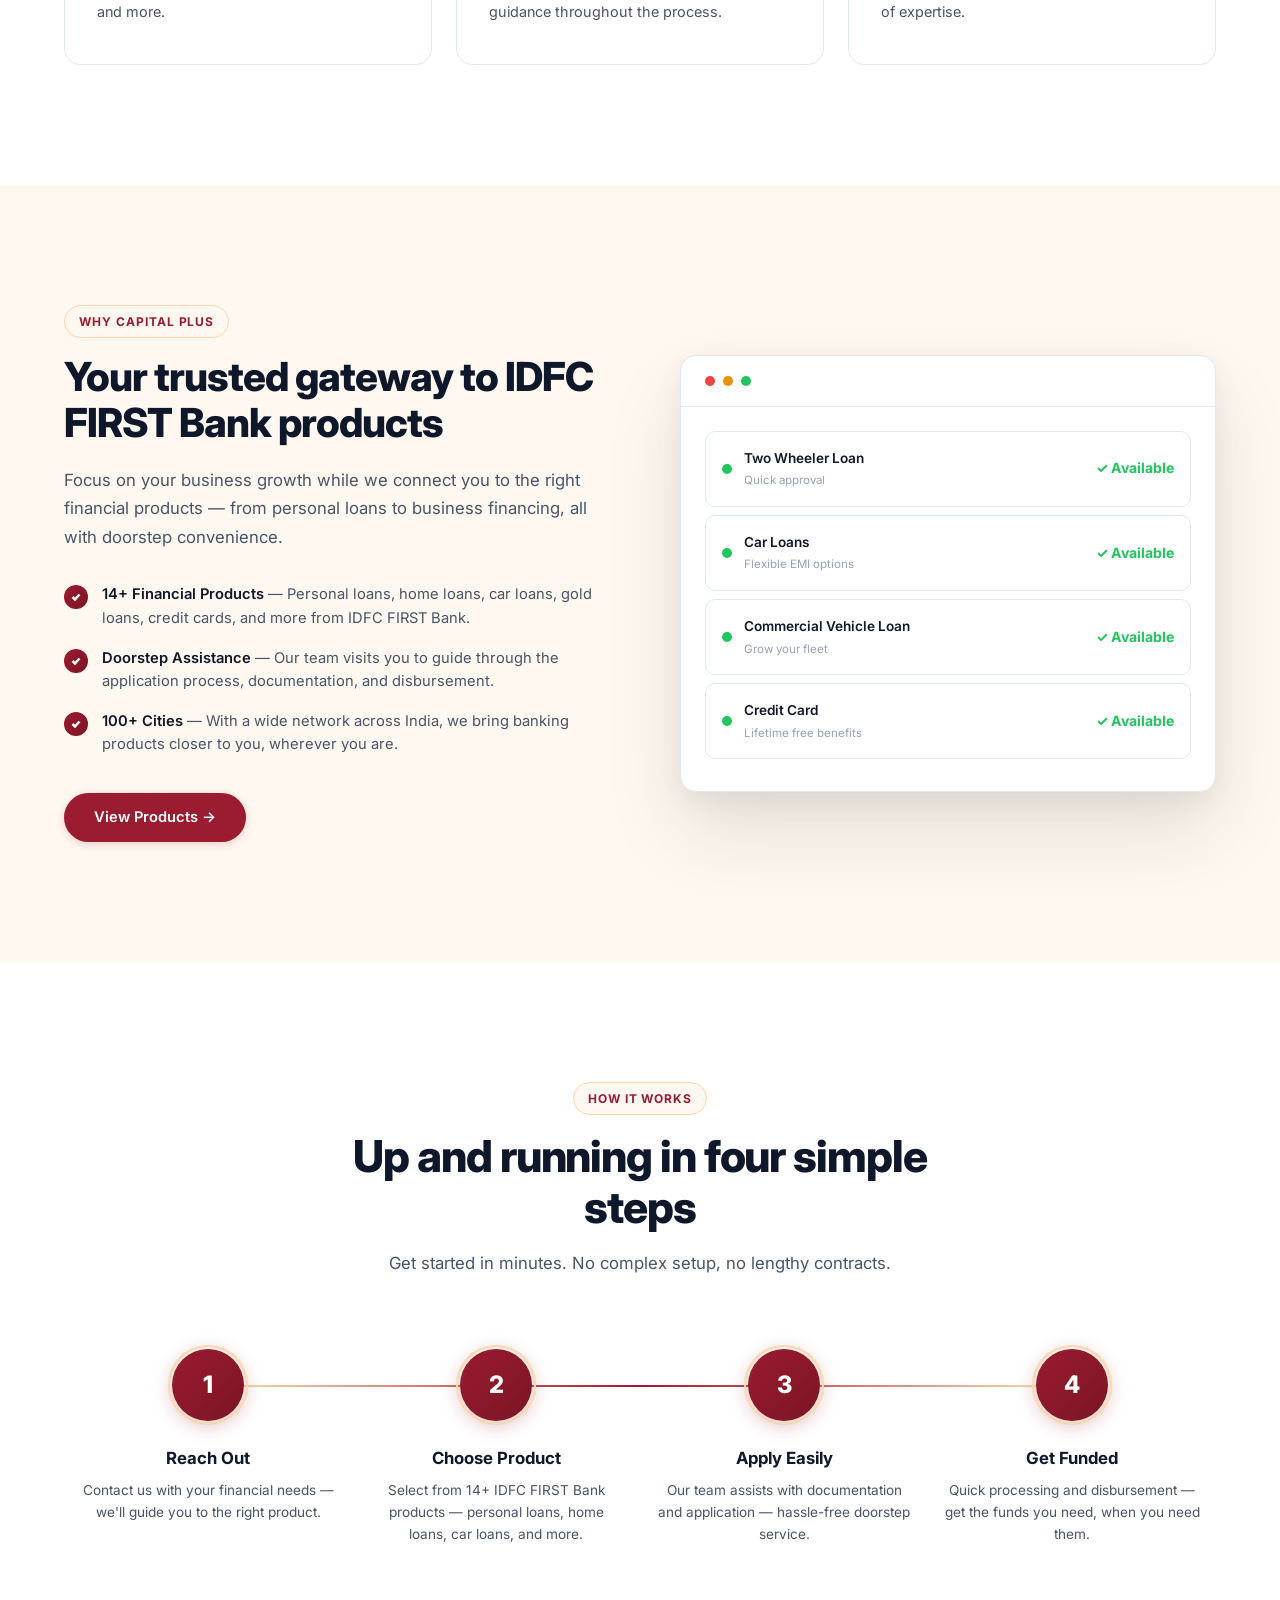
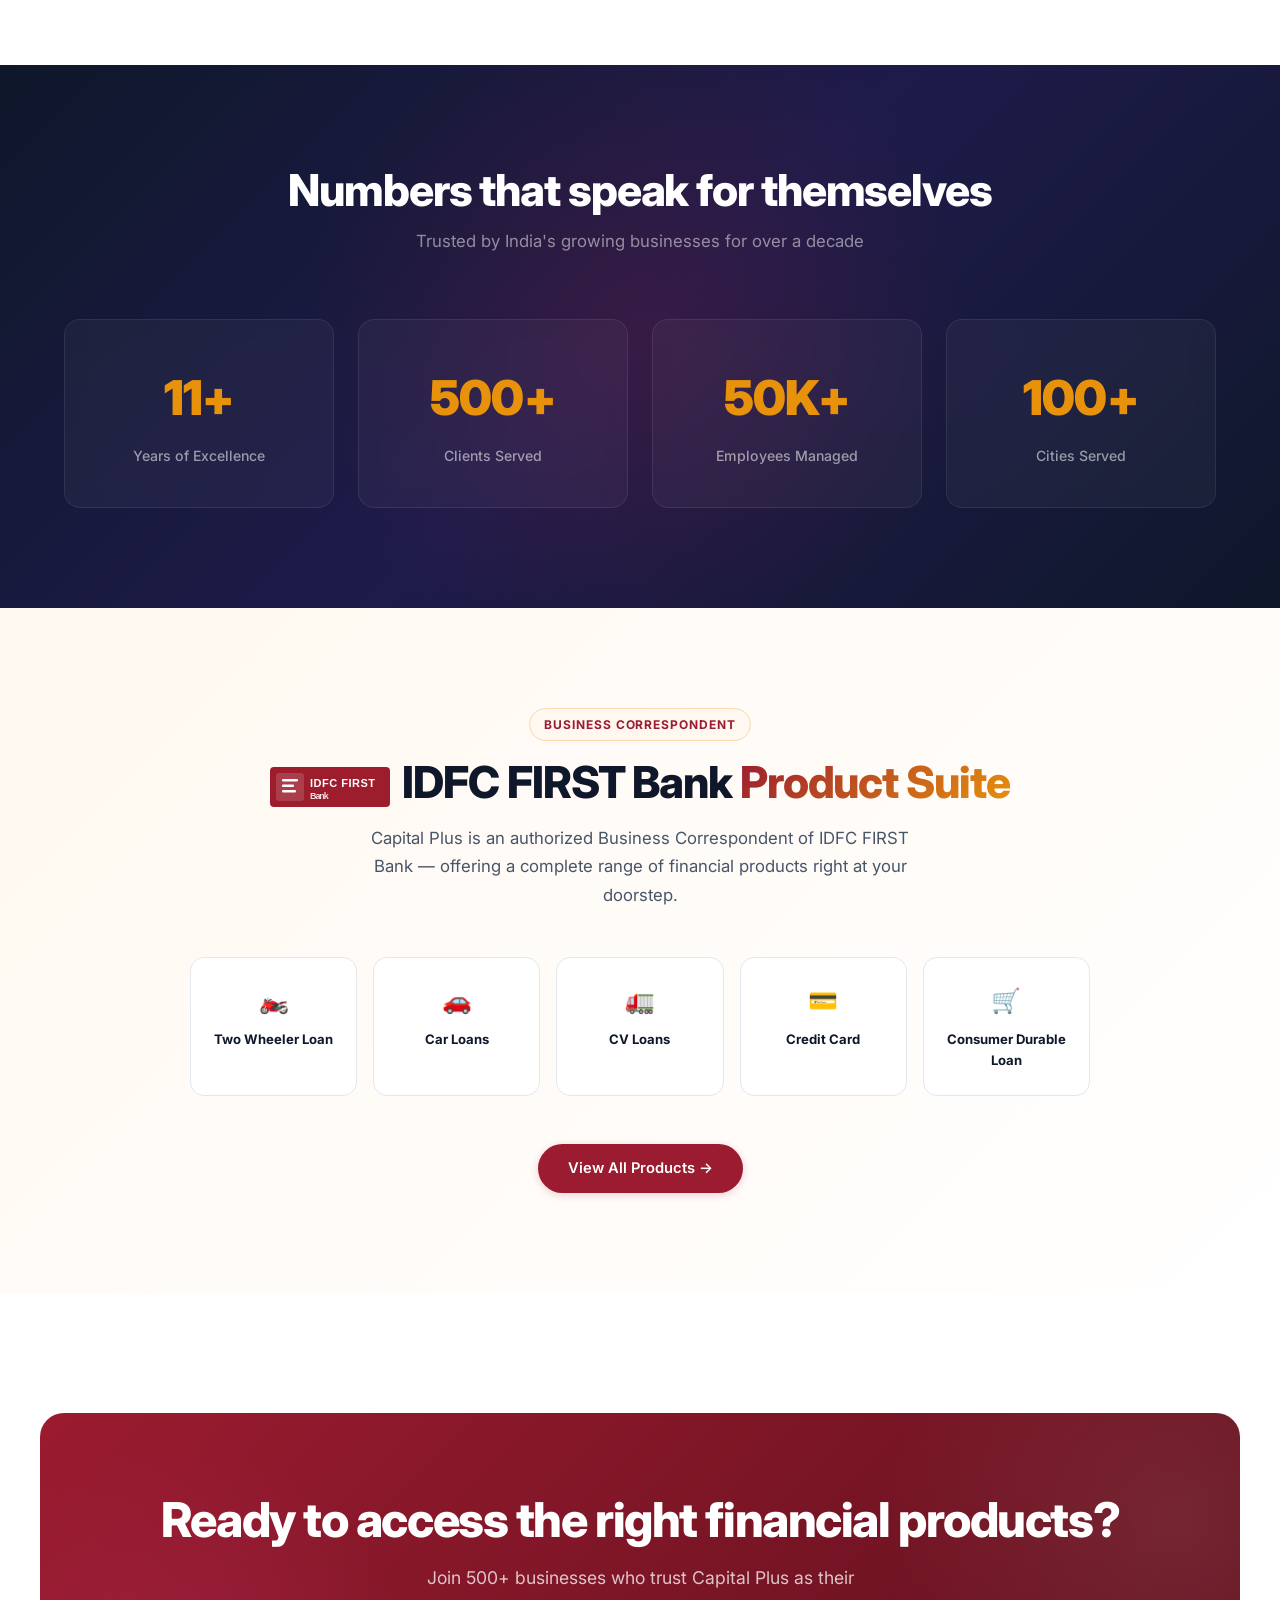
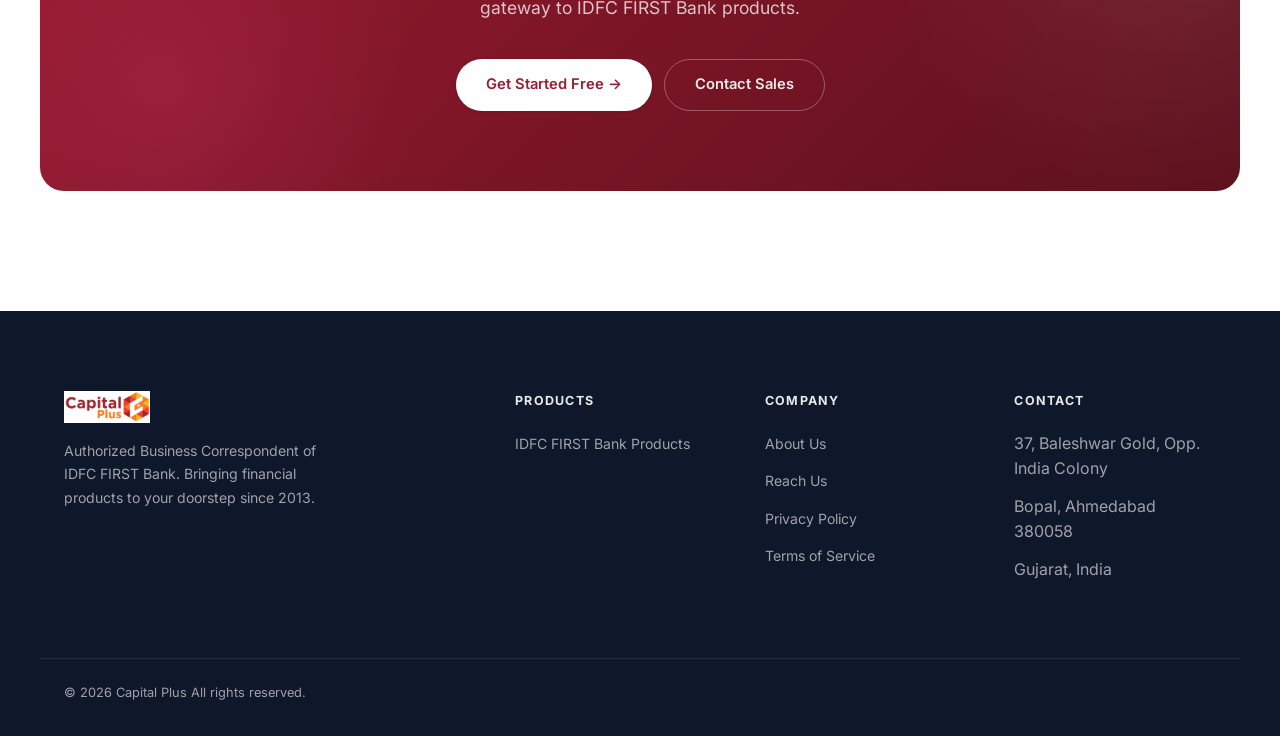
==== commit 702ea202: "color scheme change" ====
--- a/website-redesign/index.html
+++ b/website-redesign/index.html
@@ -15,20 +15,20 @@
 
 *,*::before,*::after{margin:0;padding:0;box-sizing:border-box}
 :root{
-  --purple:   #7C3AED;
-  --purple-d: #6D28D9;
-  --purple-dd:#5B21B6;
-  --purple-l: #8B5CF6;
-  --purple-ll:#A78BFA;
-  --purple-bg:#F5F3FF;
-  --purple-100:#EDE9FE;
-  --purple-200:#DDD6FE;
+  --purple:   #9B1B30;
+  --purple-d: #7A1525;
+  --purple-dd:#5C101C;
+  --purple-l: #E8920C;
+  --purple-ll:#F0A83C;
+  --purple-bg:#FFF8F0;
+  --purple-100:#FFEDD5;
+  --purple-200:#FED7AA;
   --text:     #0F172A;
   --text-2:   #475569;
   --text-3:   #94A3B8;
   --border:   #E2E8F0;
   --white:    #FFFFFF;
-  --glow:     rgba(124,58,237,.35);
+  --glow:     rgba(155,27,48,.35);
   --radius:   16px;
   --radius-s: 10px;
   --shadow:   0 1px 3px rgba(0,0,0,.06), 0 8px 24px rgba(0,0,0,.04);
@@ -51,7 +51,7 @@
   100%{background-position:0% 50%}
 }
 .gradient-text{
-  background:linear-gradient(135deg,var(--purple),#EC4899,var(--purple-l),var(--purple));
+  background:linear-gradient(135deg,var(--purple),#E8920C,var(--purple-l),var(--purple));
   background-size:300% 300%;
   -webkit-background-clip:text;-webkit-text-fill-color:transparent;
   background-clip:text;
@@ -61,7 +61,7 @@
 /* ── GLOW PULSE ── */
 @keyframes glow-pulse{
   0%,100%{box-shadow:0 0 20px var(--glow)}
-  50%{box-shadow:0 0 40px var(--glow),0 0 80px rgba(124,58,237,.15)}
+  50%{box-shadow:0 0 40px var(--glow),0 0 80px rgba(155,27,48,.15)}
 }
 
 /* ── FLOAT ── */
@@ -169,13 +169,13 @@
 .btn-ghost:hover{color:var(--text)}
 .btn-primary{
   color:var(--white);background:var(--purple);
-  box-shadow:0 2px 8px rgba(124,58,237,.2);
-}
-.btn-primary:hover{background:var(--purple-d);box-shadow:0 4px 16px rgba(124,58,237,.3)}
+  box-shadow:0 2px 8px rgba(155,27,48,.2);
+}
+.btn-primary:hover{background:var(--purple-d);box-shadow:0 4px 16px rgba(155,27,48,.3)}
 .btn-lg{padding:13px 30px;font-size:.92rem;border-radius:100px}
 .btn-outline{
   color:var(--purple);background:transparent;
-  border:1.5px solid rgba(124,58,237,.3);border-radius:100px;
+  border:1.5px solid rgba(155,27,48,.3);border-radius:100px;
 }
 .btn-outline:hover{background:var(--purple-bg);border-color:var(--purple)}
 .btn-white{
@@ -197,7 +197,7 @@
 .hero::before{
   content:'';position:absolute;top:-200px;right:-100px;
   width:700px;height:700px;border-radius:50%;
-  background:radial-gradient(circle,rgba(124,58,237,.12) 0%,transparent 70%);
+  background:radial-gradient(circle,rgba(155,27,48,.12) 0%,transparent 70%);
   filter:blur(40px);pointer-events:none;
 }
 .hero::after{
@@ -285,7 +285,7 @@
   background:var(--white);border:1px solid var(--border);
   transition:all .2s var(--ease);
 }
-.dash-row:hover{border-color:var(--purple-200);box-shadow:0 2px 8px rgba(124,58,237,.06)}
+.dash-row:hover{border-color:var(--purple-200);box-shadow:0 2px 8px rgba(155,27,48,.06)}
 .dash-row-left{display:flex;align-items:center;gap:12px}
 .dash-row-icon{
   width:34px;height:34px;border-radius:8px;
@@ -342,7 +342,7 @@
 }
 .feature-card:hover{
   border-color:var(--purple-200);
-  box-shadow:0 8px 30px rgba(124,58,237,.08),0 2px 8px rgba(0,0,0,.04);
+  box-shadow:0 8px 30px rgba(155,27,48,.08),0 2px 8px rgba(0,0,0,.04);
   transform:translateY(-4px);
 }
 .feature-card:hover::before{transform:scaleX(1)}
@@ -419,7 +419,7 @@
   background:linear-gradient(135deg,var(--purple),var(--purple-d));
   display:flex;align-items:center;justify-content:center;
   font-size:1.5rem;font-weight:800;color:var(--white);
-  box-shadow:0 4px 20px rgba(124,58,237,.3);
+  box-shadow:0 4px 20px rgba(155,27,48,.3);
   position:relative;
 }
 .step-num::after{
@@ -437,7 +437,7 @@
 .stats::before{
   content:'';position:absolute;top:50%;left:50%;
   width:800px;height:800px;border-radius:50%;
-  background:radial-gradient(circle,rgba(124,58,237,.2) 0%,transparent 60%);
+  background:radial-gradient(circle,rgba(155,27,48,.2) 0%,transparent 60%);
   transform:translate(-50%,-50%);pointer-events:none;
 }
 .stats-inner{
@@ -457,12 +457,12 @@
 }
 .stat-card:hover{
   background:rgba(255,255,255,.08);
-  border-color:rgba(124,58,237,.4);
+  border-color:rgba(155,27,48,.4);
   transform:translateY(-4px);
 }
 .stat-card .number{
   font-size:clamp(2.2rem,4vw,3rem);font-weight:900;
-  background:linear-gradient(135deg,var(--purple-l),#EC4899);
+  background:linear-gradient(135deg,var(--purple-l),#E8920C);
   -webkit-background-clip:text;-webkit-text-fill-color:transparent;
   background-clip:text;letter-spacing:-.02em;margin-bottom:8px;
 }
@@ -608,11 +608,11 @@
             <div class="mega-cols">
               <div>
                 <div class="mega-col-head">IDFC Bank Products</div>
-                <a href="products.html" class="mega-link"><span class="ml-dot" style="background:#7C3AED"></span> Two Wheeler Loan</a>
+                <a href="products.html" class="mega-link"><span class="ml-dot" style="background:#9B1B30"></span> Two Wheeler Loan</a>
                 <a href="products.html" class="mega-link"><span class="ml-dot" style="background:#10B981"></span> Car Loans</a>
                 <a href="products.html" class="mega-link"><span class="ml-dot" style="background:#3B82F6"></span> Commercial Vehicle Loan</a>
-                <a href="products.html" class="mega-link"><span class="ml-dot" style="background:#EC4899"></span> Credit Card</a>
-                <a href="products.html" class="mega-link"><span class="ml-dot" style="background:#F59E0B"></span> Consumer Durable Loan</a>
+                <a href="products.html" class="mega-link"><span class="ml-dot" style="background:#E8920C"></span> Credit Card</a>
+                <a href="products.html" class="mega-link"><span class="ml-dot" style="background:#E8920C"></span> Consumer Durable Loan</a>
               </div>
             </div>
           </div>
@@ -641,9 +641,9 @@
       </div>
       <div class="hero-social-proof">
         <div class="avatar-stack">
-          <div class="av" style="background:linear-gradient(135deg,#7C3AED,#EC4899)">KS</div>
+          <div class="av" style="background:linear-gradient(135deg,#9B1B30,#E8920C)">KS</div>
           <div class="av" style="background:linear-gradient(135deg,#06B6D4,#3B82F6)">AR</div>
-          <div class="av" style="background:linear-gradient(135deg,#F59E0B,#EF4444)">PM</div>
+          <div class="av" style="background:linear-gradient(135deg,#E8920C,#EF4444)">PM</div>
           <div class="av" style="background:linear-gradient(135deg,#10B981,#059669)">VD</div>
         </div>
         <p><strong>500+</strong> companies trust Capital Plus</p>
@@ -685,21 +685,21 @@
           <div class="dash-rows">
             <div class="dash-row">
               <div class="dash-row-left">
-                <div class="dash-row-icon" style="background:#FCE7F3"><span style="color:#EC4899">🏍️</span></div>
+                <div class="dash-row-icon" style="background:#FCE7F3"><span style="color:#E8920C">🏍️</span></div>
                 <div class="dash-row-info"><p>Two Wheeler Loan</p><span>Quick approval</span></div>
               </div>
               <div class="dash-row-amount"><p>Competitive Rates</p><span style="color:#16A34A">✓ Available</span></div>
             </div>
             <div class="dash-row">
               <div class="dash-row-left">
-                <div class="dash-row-icon" style="background:#EDE9FE"><span style="color:#7C3AED">💳</span></div>
+                <div class="dash-row-icon" style="background:#FFEDD5"><span style="color:#9B1B30">💳</span></div>
                 <div class="dash-row-info"><p>Credit Card</p><span>Lifetime free benefits</span></div>
               </div>
               <div class="dash-row-amount"><p>Exclusive Offers</p><span style="color:#16A34A">✓ Available</span></div>
             </div>
             <div class="dash-row">
               <div class="dash-row-left">
-                <div class="dash-row-icon" style="background:#FEF3C7"><span style="color:#D97706">🚗</span></div>
+                <div class="dash-row-icon" style="background:#FEF3C7"><span style="color:#E8920C">🚗</span></div>
                 <div class="dash-row-info"><p>Car Loan</p><span>Up to 10 years</span></div>
               </div>
               <div class="dash-row-amount"><p>Flexible EMI</p><span style="color:#16A34A">✓ Available</span></div>
@@ -767,7 +767,7 @@
       <div class="showcase-card">
         <div class="sc-header">
           <div class="sc-dot" style="background:#EF4444"></div>
-          <div class="sc-dot" style="background:#F59E0B"></div>
+          <div class="sc-dot" style="background:#E8920C"></div>
           <div class="sc-dot" style="background:#22C55E"></div>
         </div>
         <div class="sc-body">
